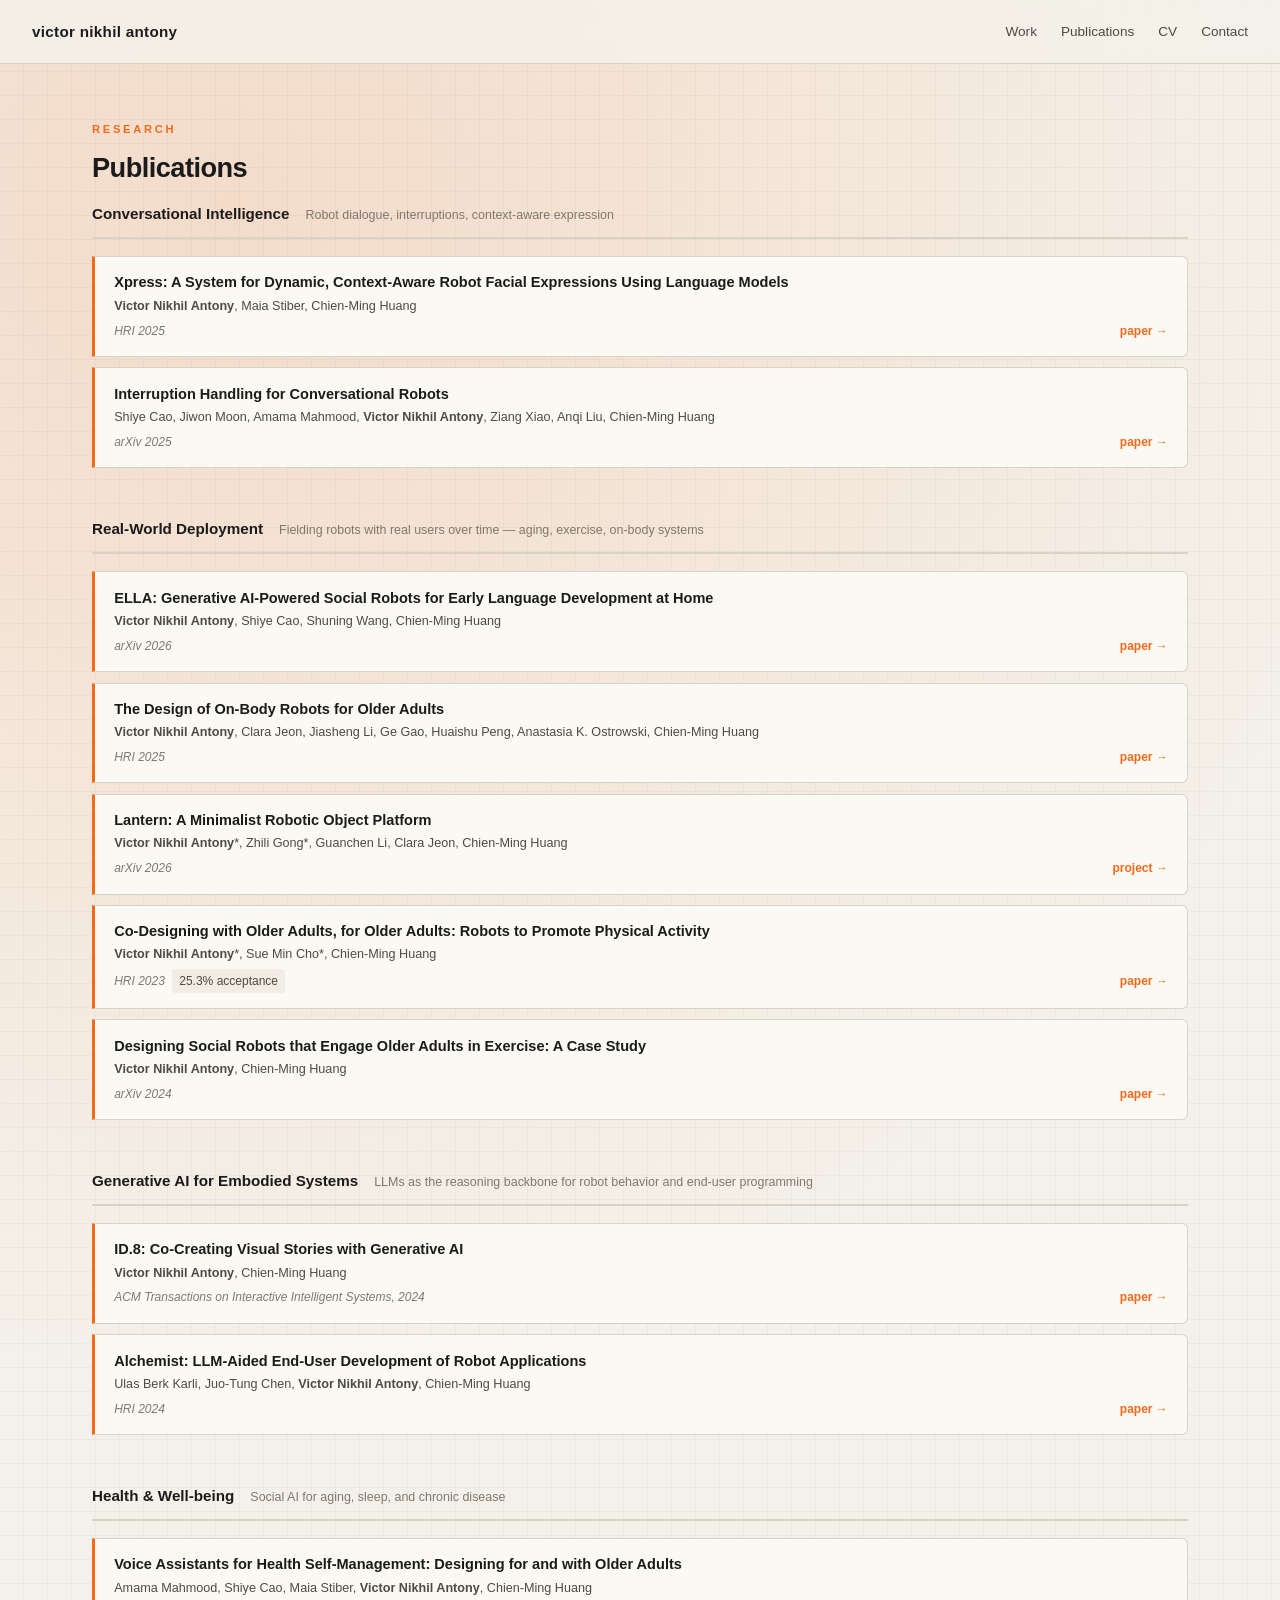
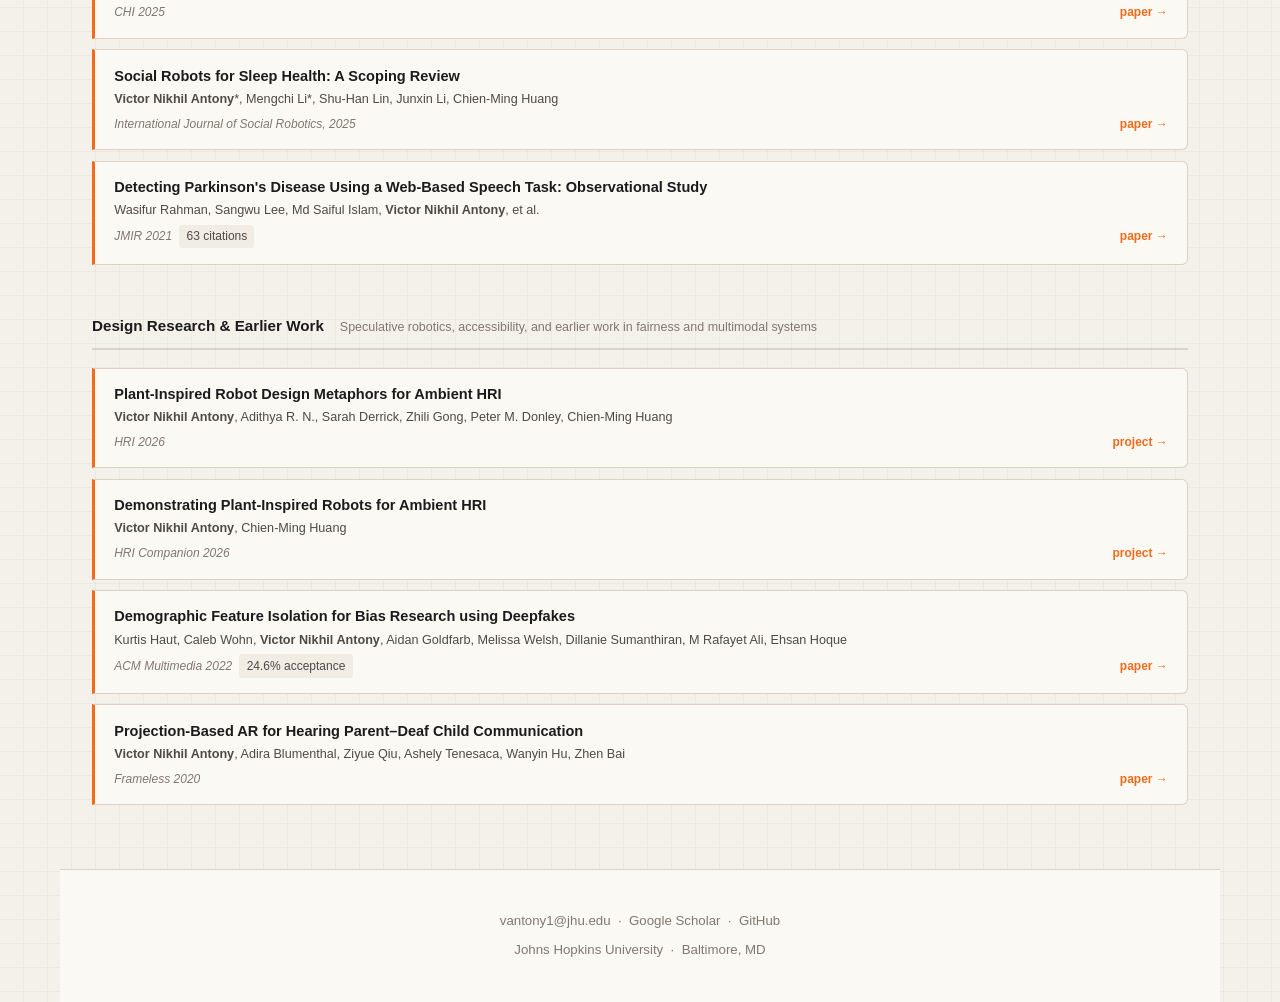
==== publications.html @ f1ab9d87 "Refresh portfolio site and project pages" ====
<!DOCTYPE html>
<html lang="en">
<head>
  <meta charset="utf-8" />
  <meta name="viewport" content="width=device-width, initial-scale=1" />
  <title>Publications — Victor Nikhil Antony</title>
  <link rel="icon" type="image/x-icon" href="assets/favicon.ico" />
  <link rel="stylesheet" href="https://cdnjs.cloudflare.com/ajax/libs/font-awesome/6.2.0/css/all.min.css" crossorigin="anonymous" referrerpolicy="no-referrer" />
  <link rel="stylesheet" href="assets/css/style.css" />
</head>
<body>

  <nav class="nav home-nav">
    <a class="nav-brand home-brand" href="index.html">victor nikhil antony</a>
    <div class="nav-links">
      <a href="index.html#work">Work</a>
      <a href="publications.html">Publications</a>
      <a href="assets/pdf/vantony_CV.pdf" target="_blank">CV</a>
      <a href="mailto:vantony1@jhu.edu">Contact</a>
    </div>
  </nav>

  <div class="section">
    <p class="section-eyebrow">Research</p>
    <h1 class="section-title">Publications</h1>

    <!-- ── Conversational Intelligence ── -->
    <div class="pub-theme">
      <div class="theme-header">
        <span class="theme-name">Conversational Intelligence</span>
        <span class="theme-note">Robot dialogue, interruptions, context-aware expression</span>
      </div>
      <div class="pub-list">

        <div class="pub-card">
          <div class="pub-title">Xpress: A System for Dynamic, Context-Aware Robot Facial Expressions Using Language Models</div>
          <div class="pub-authors"><strong>Victor Nikhil Antony</strong>, Maia Stiber, Chien-Ming Huang</div>
          <div class="pub-meta">
            <span class="pub-venue">HRI 2025</span>
            <a class="pub-link" href="https://dblp.org/rec/conf/hri/AntonySH25" target="_blank">paper →</a>
          </div>
        </div>

        <div class="pub-card">
          <div class="pub-title">Interruption Handling for Conversational Robots</div>
          <div class="pub-authors">Shiye Cao, Jiwon Moon, Amama Mahmood, <strong>Victor Nikhil Antony</strong>, Ziang Xiao, Anqi Liu, Chien-Ming Huang</div>
          <div class="pub-meta">
            <span class="pub-venue">arXiv 2025</span>
            <a class="pub-link" href="https://arxiv.org/abs/2501.01568" target="_blank">paper →</a>
          </div>
        </div>

      </div>
    </div>

    <!-- ── Real-World Deployment ── -->
    <div class="pub-theme">
      <div class="theme-header">
        <span class="theme-name">Real-World Deployment</span>
        <span class="theme-note">Fielding robots with real users over time — aging, exercise, on-body systems</span>
      </div>
      <div class="pub-list">

        <div class="pub-card">
          <div class="pub-title">ELLA: Generative AI-Powered Social Robots for Early Language Development at Home</div>
          <div class="pub-authors"><strong>Victor Nikhil Antony</strong>, Shiye Cao, Shuning Wang, Chien-Ming Huang</div>
          <div class="pub-meta">
            <span class="pub-venue">arXiv 2026</span>
            <a class="pub-link" href="https://arxiv.org/abs/2603.12508" target="_blank">paper →</a>
          </div>
        </div>

        <div class="pub-card">
          <div class="pub-title">The Design of On-Body Robots for Older Adults</div>
          <div class="pub-authors"><strong>Victor Nikhil Antony</strong>, Clara Jeon, Jiasheng Li, Ge Gao, Huaishu Peng, Anastasia K. Ostrowski, Chien-Ming Huang</div>
          <div class="pub-meta">
            <span class="pub-venue">HRI 2025</span>
            <a class="pub-link" href="https://dblp.org/rec/conf/hri/AntonyJL0POH25" target="_blank">paper →</a>
          </div>
        </div>

        <div class="pub-card">
          <div class="pub-title">Lantern: A Minimalist Robotic Object Platform</div>
          <div class="pub-authors"><strong>Victor Nikhil Antony</strong>*, Zhili Gong*, Guanchen Li, Clara Jeon, Chien-Ming Huang</div>
          <div class="pub-meta">
            <span class="pub-venue">arXiv 2026</span>
            <a class="pub-link" href="projects/lantern.html">project →</a>
          </div>
        </div>

        <div class="pub-card">
          <div class="pub-title">Co-Designing with Older Adults, for Older Adults: Robots to Promote Physical Activity</div>
          <div class="pub-authors"><strong>Victor Nikhil Antony</strong>*, Sue Min Cho*, Chien-Ming Huang</div>
          <div class="pub-meta">
            <span class="pub-venue">HRI 2023</span>
            <span class="pub-badge">25.3% acceptance</span>
            <a class="pub-link" href="assets/pdf/hri-23.pdf" target="_blank">paper →</a>
          </div>
        </div>

        <div class="pub-card">
          <div class="pub-title">Designing Social Robots that Engage Older Adults in Exercise: A Case Study</div>
          <div class="pub-authors"><strong>Victor Nikhil Antony</strong>, Chien-Ming Huang</div>
          <div class="pub-meta">
            <span class="pub-venue">arXiv 2024</span>
            <a class="pub-link" href="https://arxiv.org/abs/2403.04153" target="_blank">paper →</a>
          </div>
        </div>

      </div>
    </div>

    <!-- ── Generative AI for Embodied Systems ── -->
    <div class="pub-theme">
      <div class="theme-header">
        <span class="theme-name">Generative AI for Embodied Systems</span>
        <span class="theme-note">LLMs as the reasoning backbone for robot behavior and end-user programming</span>
      </div>
      <div class="pub-list">

        <div class="pub-card">
          <div class="pub-title">ID.8: Co-Creating Visual Stories with Generative AI</div>
          <div class="pub-authors"><strong>Victor Nikhil Antony</strong>, Chien-Ming Huang</div>
          <div class="pub-meta">
            <span class="pub-venue">ACM Transactions on Interactive Intelligent Systems, 2024</span>
            <a class="pub-link" href="assets/pdf/id8.pdf" target="_blank">paper →</a>
          </div>
        </div>

        <div class="pub-card">
          <div class="pub-title">Alchemist: LLM-Aided End-User Development of Robot Applications</div>
          <div class="pub-authors">Ulas Berk Karli, Juo-Tung Chen, <strong>Victor Nikhil Antony</strong>, Chien-Ming Huang</div>
          <div class="pub-meta">
            <span class="pub-venue">HRI 2024</span>
            <a class="pub-link" href="https://doi.org/10.1145/3610977.3634969" target="_blank">paper →</a>
          </div>
        </div>

      </div>
    </div>

    <!-- ── Health & Well-being ── -->
    <div class="pub-theme">
      <div class="theme-header">
        <span class="theme-name">Health &amp; Well-being</span>
        <span class="theme-note">Social AI for aging, sleep, and chronic disease</span>
      </div>
      <div class="pub-list">

        <div class="pub-card">
          <div class="pub-title">Voice Assistants for Health Self-Management: Designing for and with Older Adults</div>
          <div class="pub-authors">Amama Mahmood, Shiye Cao, Maia Stiber, <strong>Victor Nikhil Antony</strong>, Chien-Ming Huang</div>
          <div class="pub-meta">
            <span class="pub-venue">CHI 2025</span>
            <a class="pub-link" href="https://dblp.org/rec/conf/chi/MahmoodCSA025" target="_blank">paper →</a>
          </div>
        </div>

        <div class="pub-card">
          <div class="pub-title">Social Robots for Sleep Health: A Scoping Review</div>
          <div class="pub-authors"><strong>Victor Nikhil Antony</strong>*, Mengchi Li*, Shu-Han Lin, Junxin Li, Chien-Ming Huang</div>
          <div class="pub-meta">
            <span class="pub-venue">International Journal of Social Robotics, 2025</span>
            <a class="pub-link" href="https://dblp.org/rec/journals/ijsr/AntonyLLLH25" target="_blank">paper →</a>
          </div>
        </div>

        <div class="pub-card">
          <div class="pub-title">Detecting Parkinson's Disease Using a Web-Based Speech Task: Observational Study</div>
          <div class="pub-authors">Wasifur Rahman, Sangwu Lee, Md Saiful Islam, <strong>Victor Nikhil Antony</strong>, et al.</div>
          <div class="pub-meta">
            <span class="pub-venue">JMIR 2021</span>
            <span class="pub-badge">63 citations</span>
            <a class="pub-link" href="assets/pdf/jmir-park.pdf" target="_blank">paper →</a>
          </div>
        </div>

      </div>
    </div>

    <!-- ── Design Research & Earlier Work ── -->
    <div class="pub-theme">
      <div class="theme-header">
        <span class="theme-name">Design Research &amp; Earlier Work</span>
        <span class="theme-note">Speculative robotics, accessibility, and earlier work in fairness and multimodal systems</span>
      </div>
      <div class="pub-list">

        <div class="pub-card">
          <div class="pub-title">Plant-Inspired Robot Design Metaphors for Ambient HRI</div>
          <div class="pub-authors"><strong>Victor Nikhil Antony</strong>, Adithya R. N., Sarah Derrick, Zhili Gong, Peter M. Donley, Chien-Ming Huang</div>
          <div class="pub-meta">
            <span class="pub-venue">HRI 2026</span>
            <a class="pub-link" href="projects/plant.html">project →</a>
          </div>
        </div>

        <div class="pub-card">
          <div class="pub-title">Demonstrating Plant-Inspired Robots for Ambient HRI</div>
          <div class="pub-authors"><strong>Victor Nikhil Antony</strong>, Chien-Ming Huang</div>
          <div class="pub-meta">
            <span class="pub-venue">HRI Companion 2026</span>
            <a class="pub-link" href="projects/plant.html">project →</a>
          </div>
        </div>

        <div class="pub-card">
          <div class="pub-title">Demographic Feature Isolation for Bias Research using Deepfakes</div>
          <div class="pub-authors">Kurtis Haut, Caleb Wohn, <strong>Victor Nikhil Antony</strong>, Aidan Goldfarb, Melissa Welsh, Dillanie Sumanthiran, M Rafayet Ali, Ehsan Hoque</div>
          <div class="pub-meta">
            <span class="pub-venue">ACM Multimedia 2022</span>
            <span class="pub-badge">24.6% acceptance</span>
            <a class="pub-link" href="assets/pdf/mm.pdf" target="_blank">paper →</a>
          </div>
        </div>

        <div class="pub-card">
          <div class="pub-title">Projection-Based AR for Hearing Parent–Deaf Child Communication</div>
          <div class="pub-authors"><strong>Victor Nikhil Antony</strong>, Adira Blumenthal, Ziyue Qiu, Ashely Tenesaca, Wanyin Hu, Zhen Bai</div>
          <div class="pub-meta">
            <span class="pub-venue">Frameless 2020</span>
            <a class="pub-link" href="assets/pdf/frameless-2020.pdf" target="_blank">paper →</a>
          </div>
        </div>

      </div>
    </div>

  </div>

  <footer class="site-footer">
    <p>
      <a href="mailto:vantony1@jhu.edu">vantony1@jhu.edu</a>
      &nbsp;·&nbsp;
      <a href="https://scholar.google.com/citations?user=g-6V3woAAAAJ&hl=en" target="_blank">Google Scholar</a>
      &nbsp;·&nbsp;
      <a href="https://github.com/vantony1" target="_blank">GitHub</a>
    </p>
    <p>Johns Hopkins University &nbsp;·&nbsp; Baltimore, MD</p>
  </footer>

</body>
</html>
---- assets/css/style.css ----
/* ─────────────────────────────────────────────
   Victor Nikhil Antony — Portfolio
   Light theme design system
───────────────────────────────────────────── */

*, *::before, *::after { box-sizing: border-box; margin: 0; padding: 0; }

:root {
  --bg:           #f4f1ea;
  --bg-alt:       #ece6dc;
  --surface:      #fbf9f4;
  --surface-2:    #f1ece4;
  --border:       #d9d2c7;
  --border-2:     #bfb6a8;
  --accent:       #f26b1d;
  --accent-muted: rgba(242,107,29,0.12);
  --ink:          #1b1b1b;
  --text:         #1b1b1b;
  --text-2:       #4e4a44;
  --text-3:       #80786f;
  --max-w:        1160px;
  --shadow:       0 18px 45px rgba(20,18,16,0.12);
  --font-display: "Space Grotesk", "Helvetica Neue", Arial, sans-serif;
  --font-body:    "Space Grotesk", "Helvetica Neue", Arial, sans-serif;
  --font-mono:    "IBM Plex Mono", "SF Mono", "Fira Code", monospace;
}

html { scroll-behavior: smooth; }

body {
  font-family: var(--font-body);
  background: var(--bg);
  color: var(--text);
  font-size: 1rem;
  line-height: 1.7;
  -webkit-font-smoothing: antialiased;
  position: relative;
  background-image:
    linear-gradient(transparent 94%, rgba(20,18,16,0.035) 96%),
    linear-gradient(90deg, transparent 94%, rgba(20,18,16,0.035) 96%),
    radial-gradient(circle at 18% 8%, rgba(242,107,29,0.16), transparent 45%);
  background-size: 24px 24px, 24px 24px, 100% 100%;
}

a { color: var(--accent); text-decoration: none; }
a:hover { opacity: 0.72; }
h1, h2, h3, h4, h5 { font-family: var(--font-display); }
img { display: block; max-width: 100%; }

@keyframes rise {
  from { opacity: 0; transform: translateY(14px); }
  to { opacity: 1; transform: translateY(0); }
}

@keyframes cardIn {
  from { opacity: 0; transform: translateY(16px); }
  to { opacity: 1; transform: translateY(0); }
}


/* ══════════════════════════════════════════
   NAV
══════════════════════════════════════════ */

.nav {
  position: sticky;
  top: 0;
  z-index: 100;
  background: rgba(244,241,234,0.9);
  backdrop-filter: blur(18px);
  -webkit-backdrop-filter: blur(18px);
  border-bottom: 1px solid var(--border);
  padding: 0 2rem;
  height: 64px;
  display: flex;
  align-items: center;
  justify-content: space-between;
}

.nav-brand {
  font-weight: 700;
  font-size: 0.95rem;
  color: var(--text);
  letter-spacing: -0.01em;
  white-space: nowrap;
}
.nav-brand:hover { opacity: 0.7; }

.nav-links {
  display: flex;
  align-items: center;
  gap: 1.5rem;
}

.nav-links a {
  color: var(--text-2);
  font-size: 0.85rem;
  transition: color 0.15s, background 0.15s, border-color 0.15s;
}
.nav-links a:hover,
.nav-links a.active {
  color: var(--text);
  opacity: 1;
}

.nav-cta {
  padding: 0.35rem 0.85rem;
  border-radius: 999px;
  border: 1px solid var(--border-2);
  background: var(--surface);
  color: var(--text);
  font-weight: 600;
}
.nav-cta:hover {
  border-color: var(--accent);
  color: var(--accent);
  opacity: 1;
}


/* ══════════════════════════════════════════
   HERO
══════════════════════════════════════════ */

.builder-hero {
  padding: 5rem 2rem 3rem;
  max-width: var(--max-w);
  margin: 0 auto;
  display: grid;
  grid-template-columns: 1.2fr 0.8fr;
  gap: 3.5rem;
  align-items: center;
}

.hero-left { animation: rise 0.6s ease forwards; }
.hero-right { animation: rise 0.6s ease forwards 0.08s; opacity: 0; transform: translateY(12px); }

.hero-eyebrow {
  font-size: 0.72rem;
  letter-spacing: 0.22em;
  text-transform: uppercase;
  color: var(--accent);
  font-weight: 600;
  margin-bottom: 0.8rem;
}

.hero-title {
  font-size: clamp(2.2rem, 4.8vw, 3.6rem);
  font-weight: 700;
  letter-spacing: -0.02em;
  line-height: 1.05;
  color: var(--text);
  margin-bottom: 1.2rem;
}

.hero-sub {
  font-size: 1rem;
  color: var(--text-2);
  max-width: 560px;
  line-height: 1.75;
  margin-bottom: 2rem;
}

.hero-cta {
  display: flex;
  flex-wrap: wrap;
  gap: 0.7rem;
  margin-bottom: 1.6rem;
}

.btn {
  display: inline-flex;
  align-items: center;
  justify-content: center;
  padding: 0.55rem 1.2rem;
  border-radius: 999px;
  border: 1px solid var(--border-2);
  font-size: 0.86rem;
  font-weight: 600;
  transition: transform 0.2s ease, box-shadow 0.2s ease, border-color 0.2s ease;
}

.btn-primary {
  background: var(--accent);
  color: #fff;
  border-color: var(--accent);
  box-shadow: 0 12px 24px rgba(242,107,29,0.25);
}

.btn-ghost {
  background: var(--surface);
  color: var(--text);
}

.btn:hover {
  transform: translateY(-2px);
  opacity: 1;
}

.hero-links {
  display: flex;
  flex-wrap: wrap;
  gap: 0.5rem;
}

.hero-link {
  display: inline-flex;
  align-items: center;
  gap: 0.4rem;
  padding: 0.35rem 0.75rem;
  border: 1px solid var(--border);
  border-radius: 6px;
  color: var(--text-2);
  font-size: 0.78rem;
  transition: border-color 0.15s, color 0.15s, background 0.15s;
}
.hero-link:hover {
  border-color: var(--accent);
  color: var(--accent);
  background: var(--accent-muted);
  opacity: 1;
}

.hero-card {
  background: var(--surface);
  border: 1px solid var(--border);
  border-radius: 16px;
  box-shadow: var(--shadow);
  overflow: hidden;
}

.hero-image {
  width: 100%;
  height: 280px;
  object-fit: cover;
  object-position: center top;
  filter: saturate(0.92);
}

.hero-specs {
  padding: 1rem 1.25rem 1.2rem;
  display: grid;
  gap: 0.55rem;
  font-size: 0.78rem;
  color: var(--text-2);
}

.spec-row {
  display: flex;
  justify-content: space-between;
  gap: 1rem;
  font-family: var(--font-mono);
  text-transform: uppercase;
  letter-spacing: 0.08em;
}

.spec-row span:first-child { color: var(--text-3); }


/* ══════════════════════════════════════════
   HOME PAGE — INDUSTRIAL EDITORIAL
══════════════════════════════════════════ */

.home-page {
  background:
    linear-gradient(transparent 95%, rgba(14,15,18,0.03) 96%),
    linear-gradient(90deg, transparent 95%, rgba(14,15,18,0.03) 96%),
    linear-gradient(180deg, #f5f2eb 0%, #f1ede5 100%);
  background-size: 28px 28px, 28px 28px, 100% 100%;
}

.home-nav {
  background: rgba(245,242,235,0.82);
}

.home-brand {
  text-transform: lowercase;
  letter-spacing: 0.02em;
}

.home-hero {
  max-width: var(--max-w);
  margin: 0 auto;
  padding: 3.2rem 2rem 2.35rem;
  display: grid;
  gap: 1rem;
}

.home-greeting {
  font-size: 0.98rem;
  text-transform: uppercase;
  letter-spacing: 0.22em;
  font-family: var(--font-mono);
  color: var(--text-3);
}

.home-presence {
  max-width: 760px;
  color: var(--text-2);
  font-size: 1.22rem;
  line-height: 1.62;
}

.home-hero-main {
  display: grid;
  grid-template-columns: 1.3fr 0.7fr;
  gap: 2.5rem;
  align-items: end;
}

.home-hero-main.compact {
  grid-template-columns: 1fr;
  gap: 0;
}

.home-title {
  font-size: clamp(3.45rem, 8.1vw, 7rem);
  line-height: 0.93;
  letter-spacing: -0.06em;
  font-weight: 700;
  color: var(--text);
  max-width: 16ch;
  text-wrap: balance;
}

.dynamic-line {
  display: inline;
}

.dynamic-link {
  color: var(--text);
  border-bottom: none;
}

.dynamic-text {
  display: inline;
  font-size: 1em;
  color: var(--accent);
  white-space: normal;
  transition: opacity 0.18s ease, transform 0.18s ease;
}

.dynamic-text.is-exiting {
  opacity: 0.08;
  transform: translateY(8px);
}

.home-hero-side {
  display: grid;
  gap: 1.25rem;
  padding-bottom: 0.35rem;
}

.home-hero-side p {
  color: var(--text-2);
  font-size: 0.92rem;
  line-height: 1.75;
}

.home-links {
  display: grid;
  gap: 0.45rem;
}

.home-links-inline {
  display: flex;
  flex-wrap: wrap;
  gap: 0.75rem;
  padding-top: 0.7rem;
}

.home-links a {
  width: fit-content;
  color: var(--text);
  font-size: 0.74rem;
  text-transform: uppercase;
  letter-spacing: 0.16em;
  font-family: var(--font-mono);
  border: 1px solid rgba(27,27,27,0.12);
  border-radius: 999px;
  padding: 0.45rem 0.8rem;
  background: rgba(255,255,255,0.62);
  transition: border-color 0.16s ease, background 0.16s ease, transform 0.16s ease, color 0.16s ease;
}

.home-links a:hover {
  border-color: rgba(49,74,122,0.28);
  background: rgba(255,255,255,0.88);
  color: #314a7a;
  transform: translateY(-1px);
  opacity: 1;
}

.home-work {
  max-width: var(--max-w);
  margin: 0 auto;
  padding: 0 2rem 4.5rem;
}

.home-section-head {
  display: flex;
  justify-content: space-between;
  gap: 2rem;
  align-items: baseline;
  padding-bottom: 0.9rem;
  border-bottom: 1px solid var(--border);
  margin-bottom: 0.2rem;
}

.home-section-kicker,
.home-section-note {
  font-size: 0.72rem;
  text-transform: uppercase;
  letter-spacing: 0.18em;
  font-family: var(--font-mono);
}

.home-section-kicker { color: var(--text); }
.home-section-note { color: var(--text-3); }

.work-groups {
  display: grid;
  gap: 1.8rem;
  margin-top: 1rem;
}

.work-group {
  display: grid;
  grid-template-columns: 220px 1fr;
  gap: 1.2rem;
  align-items: start;
}

.work-group-head {
  padding-top: 0.65rem;
  position: sticky;
  top: 92px;
}

.work-group-label {
  font-family: var(--font-mono);
  font-size: 0.72rem;
  letter-spacing: 0.16em;
  text-transform: uppercase;
  color: var(--text);
  margin-bottom: 0.4rem;
}

.work-group-note {
  color: var(--text-3);
  font-size: 0.82rem;
  line-height: 1.65;
  max-width: 20ch;
}

.work-grid {
  display: grid;
  grid-template-columns: repeat(2, 1fr);
  gap: 1rem;
  grid-auto-rows: 1fr;
}

.work-grid.work-grid-three {
  grid-template-columns: repeat(2, 1fr);
}

.work-grid.work-grid-four {
  grid-template-columns: repeat(2, 1fr);
}

.work-card {
  color: inherit;
  display: block;
  height: 100%;
}

.work-card-shell {
  height: 100%;
  min-height: 320px;
  border: 1px solid var(--border);
  background: linear-gradient(180deg, rgba(255,255,255,0.72), rgba(245,240,233,0.94));
  border-radius: 20px;
  padding: 1.25rem 1.25rem 1.15rem;
  display: grid;
  grid-template-rows: auto 1fr auto;
  gap: 1rem;
  position: relative;
  overflow: hidden;
  transition: transform 0.28s ease, border-color 0.28s ease, box-shadow 0.28s ease;
}

.work-card-shell::after {
  content: "";
  position: absolute;
  inset: 0;
  background: radial-gradient(circle at 12% 12%, var(--card-tint, rgba(20,20,20,0.06)), transparent 42%);
  opacity: 0.95;
  pointer-events: none;
}

.work-card:hover .work-card-shell {
  transform: translateY(-6px);
  border-color: rgba(27,27,27,0.18);
  box-shadow: 0 20px 36px rgba(20,18,16,0.1);
}

.work-card-top,
.work-card-core,
.work-card-reveal {
  position: relative;
  z-index: 1;
}

.work-card-top {
  display: flex;
  justify-content: space-between;
  gap: 1rem;
  font-family: var(--font-mono);
  font-size: 0.68rem;
  letter-spacing: 0.14em;
  text-transform: uppercase;
  color: var(--text-3);
}

.work-card-core {
  align-self: end;
  display: grid;
  gap: 0.4rem;
  transform: translateY(1.1rem);
  transition: transform 0.28s ease;
}

.work-card:hover .work-card-core {
  transform: translateY(-0.1rem);
}

.work-card-kind {
  font-family: var(--font-mono);
  font-size: 0.66rem;
  letter-spacing: 0.14em;
  text-transform: uppercase;
  color: var(--text-3);
}

.work-card-title {
  font-size: clamp(2rem, 3.8vw, 3.2rem);
  line-height: 0.96;
  letter-spacing: -0.05em;
  color: var(--text);
  font-weight: 700;
}

.work-card-glance {
  max-width: 28ch;
  color: var(--text-2);
  font-size: 0.92rem;
  line-height: 1.65;
}

.work-card-reveal {
  display: grid;
  gap: 0.85rem;
  opacity: 0;
  transform: translateY(0.9rem);
  transition: opacity 0.28s ease, transform 0.28s ease;
}

.work-card:hover .work-card-reveal {
  opacity: 1;
  transform: translateY(0);
}

.work-card-description {
  max-width: 34ch;
  color: var(--text-2);
  font-size: 0.88rem;
  line-height: 1.68;
}

.work-card-meta {
  display: flex;
  justify-content: space-between;
  gap: 1rem;
  font-family: var(--font-mono);
  font-size: 0.67rem;
  letter-spacing: 0.14em;
  text-transform: uppercase;
  color: var(--text-3);
}

.work-card-meta span:last-child {
  color: var(--text);
}

.work-card-xpress { --card-tint: rgba(49, 74, 122, 0.16); }
.work-card-ella { --card-tint: rgba(63, 118, 204, 0.15); }
.work-card-lantern { --card-tint: rgba(148, 113, 55, 0.14); }
.work-card-plant { --card-tint: rgba(92, 132, 86, 0.16); }
.work-card-m { --card-tint: rgba(120, 95, 155, 0.16); }
.work-card-alchemist { --card-tint: rgba(73, 110, 163, 0.16); }
.work-card-id8 { --card-tint: rgba(140, 77, 104, 0.16); }
.work-card-poppy { --card-tint: rgba(70, 117, 101, 0.15); }
.work-card-onbody { --card-tint: rgba(103, 85, 145, 0.15); }
.work-card-health { --card-tint: rgba(164, 113, 86, 0.15); }
.work-card-interruption { --card-tint: rgba(86, 104, 130, 0.15); }

.home-footer {
  background: transparent;
}


/* ══════════════════════════════════════════
   SECTION SCAFFOLD
══════════════════════════════════════════ */

.section {
  padding: 3.5rem 2rem 4rem;
  max-width: var(--max-w);
  margin: 0 auto;
}

.section-eyebrow {
  font-size: 0.7rem;
  letter-spacing: 0.24em;
  text-transform: uppercase;
  color: var(--accent);
  font-weight: 600;
  margin-bottom: 0.4rem;
}

.section-title {
  font-size: 1.7rem;
  font-weight: 700;
  letter-spacing: -0.02em;
  color: var(--text);
  margin-bottom: 0.6rem;
}

.section-lede {
  color: var(--text-2);
  font-size: 0.98rem;
  max-width: 620px;
}

.section-head { margin-bottom: 2.2rem; }

.cap-strip {
  max-width: var(--max-w);
  margin: 0 auto;
  padding: 0 2rem 1rem;
  display: grid;
  grid-template-columns: repeat(4, 1fr);
  gap: 0.75rem;
}

.cap-item {
  background: var(--surface);
  border: 1px solid var(--border);
  padding: 0.8rem 1rem;
  font-size: 0.78rem;
  text-transform: uppercase;
  letter-spacing: 0.16em;
  font-family: var(--font-mono);
  color: var(--text-2);
  text-align: center;
}


/* ══════════════════════════════════════════
   PROJECT GALLERY GRID
══════════════════════════════════════════ */


.project-grid {
  display: grid;
  grid-template-columns: repeat(12, 1fr);
  gap: 1.1rem;
}

.project-card {
  grid-column: span 4;
  position: relative;
  border-radius: 14px;
  overflow: hidden;
  cursor: pointer;
  text-decoration: none;
  transition: transform 0.24s ease, box-shadow 0.24s ease;
  border: 1px solid var(--border);
  display: grid;
  grid-template-rows: 1fr auto;
  background: var(--surface);
  animation: cardIn 0.6s ease forwards;
  opacity: 0;
  transform: translateY(12px);
  animation-delay: calc(var(--delay, 1) * 0.06s);
}

.project-card:hover {
  transform: translateY(-6px);
  box-shadow: var(--shadow);
  opacity: 1;
}

.project-card.featured {
  grid-column: span 8;
}

.card-image {
  min-height: 180px;
  background-size: cover;
  background-position: center;
  border-bottom: 1px solid var(--border);
}

.card-surface {
  padding: 1.2rem 1.4rem 1.4rem;
  display: grid;
  gap: 0.6rem;
}

.card-top {
  display: flex;
  flex-wrap: wrap;
  gap: 0.5rem;
}

.card-chip {
  font-size: 0.64rem;
  text-transform: uppercase;
  letter-spacing: 0.14em;
  font-family: var(--font-mono);
  color: var(--text-2);
  border: 1px solid var(--border);
  padding: 0.2rem 0.45rem;
  border-radius: 999px;
  background: var(--surface-2);
}

.chip-accent {
  color: var(--accent);
  border-color: rgba(242,107,29,0.4);
  background: var(--accent-muted);
}

.chip-ink {
  color: var(--text);
  border-color: var(--border-2);
}

.card-title {
  font-size: 1.18rem;
  font-weight: 700;
  color: var(--text);
  letter-spacing: -0.015em;
  line-height: 1.2;
}

.card-brief {
  font-size: 0.88rem;
  color: var(--text-2);
  line-height: 1.55;
}

.card-footer {
  display: flex;
  align-items: center;
  justify-content: space-between;
  font-size: 0.75rem;
  color: var(--text-3);
  text-transform: uppercase;
  letter-spacing: 0.1em;
  font-family: var(--font-mono);
}

.card-arrow { color: var(--accent); }

/* Card color themes — intentionally dark for contrast against light bg */
.card-er        { background-image: linear-gradient(140deg, #2d4d3c 0%, #121c18 100%); }
.card-xpress    { background-image: linear-gradient(140deg, #1d2026 0%, #0c0d10 100%); }
.card-ella      { background-image: linear-gradient(140deg, #173761 0%, #09101b 100%); }
.card-lantern   { background-image: linear-gradient(140deg, #3b2d20 0%, #1b1510 100%); }
.card-alchemist { background-image: linear-gradient(140deg, #28384f 0%, #141a22 100%); }
.card-id8       { background-image: linear-gradient(140deg, #3d2730 0%, #1b1417 100%); }
.card-poppy     { background-image: linear-gradient(140deg, #2b3d3a 0%, #141d1b 100%); }
.card-onbody    { background-image: linear-gradient(140deg, #352a3f 0%, #19131d 100%); }
.card-interrupt { background-image: linear-gradient(140deg, #2a3542 0%, #12171d 100%); }
.card-parkinsons { background-image: linear-gradient(140deg, #3d2a1a 0%, #1b1410 100%); }


/* ══════════════════════════════════════════
   PUBLICATIONS PAGE
══════════════════════════════════════════ */

.pub-theme { margin-bottom: 3rem; }
.pub-theme:last-child { margin-bottom: 0; }

.theme-header {
  display: flex;
  align-items: baseline;
  gap: 1rem;
  padding-bottom: 0.6rem;
  border-bottom: 2px solid var(--border);
  margin-bottom: 1.1rem;
}

.theme-name {
  font-size: 0.95rem;
  font-weight: 700;
  color: var(--text);
}
.theme-note {
  font-size: 0.78rem;
  color: var(--text-3);
}

.pub-list {
  display: flex;
  flex-direction: column;
  gap: 0.65rem;
}

.pub-card {
  background: var(--surface);
  border: 1px solid var(--border);
  border-left: 3px solid var(--accent);
  border-radius: 0 6px 6px 0;
  padding: 0.95rem 1.2rem;
  transition: background 0.15s;
}
.pub-card:hover { background: var(--surface-2); }

.pub-title {
  font-weight: 600;
  font-size: 0.91rem;
  color: var(--text);
  margin-bottom: 0.2rem;
  line-height: 1.45;
}
.pub-authors {
  font-size: 0.79rem;
  color: var(--text-2);
  margin-bottom: 0.3rem;
  line-height: 1.5;
}
.pub-meta {
  display: flex;
  align-items: center;
  flex-wrap: wrap;
  gap: 0.45rem;
  font-size: 0.75rem;
}
.pub-venue  { color: var(--text-3); font-style: italic; }
.pub-badge  { background: var(--surface-2); color: var(--text-2); padding: 0.1rem 0.45rem; border-radius: 3px; }
.pub-badge.review { background: #fef3c7; color: #92400e; }
.pub-link   { color: var(--accent); font-weight: 600; margin-left: auto; }


/* ══════════════════════════════════════════
   PROJECT DETAIL — HERO
══════════════════════════════════════════ */




/* ══════════════════════════════════════════
   PROJECT DETAIL — BODY
══════════════════════════════════════════ */

.project-body {
  max-width: var(--max-w);
  margin: 0 auto;
  padding: 3rem 2rem 5rem;
  display: grid;
  grid-template-columns: 1fr 260px;
  gap: 4rem;
  align-items: start;
}

.project-body.xpress-shell {
  display: block;
  padding: 3.5rem 2rem 5rem;
}

.project-body.id8-shell {
  display: block;
  padding: 3.5rem 2rem 5rem;
}

.project-body.alchemist-shell {
  display: block;
  padding: 3.5rem 2rem 5rem;
}

.project-body.lantern-shell {
  display: block;
  max-width: var(--max-w);
  margin: 0 auto;
  padding: 4rem 2rem 6rem;
}

.project-body.interruption-shell {
  display: block;
  padding: 3.5rem 2rem 5rem;
}

.project-body.poppy-shell {
  display: block;
  padding: 3.5rem 2rem 5rem;
}

.project-body.onbody-shell {
  display: block;
  padding: 3.5rem 2rem 5rem;
}

.project-body.plant-shell {
  display: block;
  padding: 3.5rem 2rem 5rem;
}

.onbody-shell .visual-grid {
  grid-template-columns: 1fr;
}

.poppy-shell .visual-grid {
  grid-template-columns: 1fr;
}

.poppy-page {
  background-image:
    linear-gradient(transparent 94%, rgba(18,28,42,0.03) 96%),
    linear-gradient(90deg, transparent 94%, rgba(18,28,42,0.03) 96%),
    radial-gradient(circle at 14% 8%, rgba(124,178,222,0.18), transparent 34%),
    radial-gradient(circle at 84% 14%, rgba(196,224,247,0.2), transparent 24%);
  background-size: 24px 24px, 24px 24px, 100% 100%, 100% 100%;
}

.poppy-header {
  background:
    linear-gradient(180deg, rgba(244,250,255,0.9) 0%, rgba(255,255,255,0) 62%),
    radial-gradient(circle at 10% 18%, rgba(124,178,222,0.16), transparent 36%),
    radial-gradient(circle at 88% 10%, rgba(196,224,247,0.14), transparent 22%);
}

.poppy-landing {
  max-width: var(--max-w);
  margin: 0 auto;
  padding: 1.7rem 2rem 2.45rem;
  display: grid;
  grid-template-columns: minmax(0, 1fr) minmax(300px, 0.82fr);
  gap: 1.7rem;
  align-items: center;
}

.poppy-copy {
  display: grid;
  gap: 0.9rem;
}

.poppy-kicker {
  font-size: clamp(2.8rem, 7vw, 5.8rem);
  font-weight: 700;
  letter-spacing: -0.07em;
  line-height: 0.9;
  color: #6ea6d3;
  max-width: 10ch;
}

.poppy-title {
  font-size: clamp(1.65rem, 2.95vw, 2.45rem);
  line-height: 1.08;
  letter-spacing: -0.045em;
  color: #233731;
  max-width: 15ch;
}

.poppy-subtitle {
  font-size: 1.04rem;
  line-height: 1.7;
  color: var(--text-2);
  max-width: 38rem;
}

.poppy-hero-side {
  display: grid;
  gap: 1rem;
  align-content: start;
}

.poppy-authors-wrap,
.poppy-frame,
.poppy-proof-card,
.poppy-role-card,
.poppy-takeaway-card {
  background: linear-gradient(160deg, rgba(255,255,255,0.95), rgba(244,249,255,0.96));
  border: 1px solid rgba(110,166,211,0.16);
  border-radius: 18px;
  box-shadow: 0 16px 34px rgba(20,18,16,0.05);
}

.poppy-authors-wrap {
  display: grid;
  gap: 0.48rem;
  padding: 1rem 1.1rem;
}

.poppy-authors {
  font-size: 0.94rem;
  color: var(--text);
  line-height: 1.6;
  letter-spacing: -0.01em;
}

.poppy-authors span {
  color: #6ea6d3;
  font-weight: 700;
}

.poppy-note {
  font-size: 0.74rem;
  color: var(--text-3);
  font-family: var(--font-mono);
  letter-spacing: 0.1em;
  text-transform: uppercase;
}

.poppy-shell {
  display: block;
  max-width: var(--max-w);
  margin: 0 auto;
  padding: 3.3rem 2rem 5rem;
}

.poppy-proof-strip {
  margin-bottom: 3.2rem;
}

.poppy-proof-grid {
  display: grid;
  grid-template-columns: repeat(4, 1fr);
  gap: 0.95rem;
}

.poppy-proof-card {
  padding: 1.12rem 1.05rem;
}

.poppy-proof-number {
  font-size: clamp(1.8rem, 3vw, 2.55rem);
  font-weight: 700;
  letter-spacing: -0.05em;
  line-height: 1;
  color: var(--text);
  margin-bottom: 0.42rem;
}

.poppy-proof-label {
  font-size: 0.82rem;
  line-height: 1.5;
  color: var(--text-2);
}

.poppy-overview-section {
  margin-bottom: 3.4rem;
}

.poppy-quotes-early {
  margin: -0.4rem 0 3.2rem;
}

.poppy-frame {
  padding: 0.9rem;
}

.poppy-frame img {
  width: 100%;
  display: block;
  border-radius: 14px;
}

.poppy-hero-figure {
  max-width: 480px;
  justify-self: end;
}

.poppy-story-block {
  display: grid;
  grid-template-columns: minmax(0, 0.94fr) minmax(0, 1.06fr);
  gap: 2rem;
  align-items: start;
  margin-bottom: 3.6rem;
}

.poppy-story-copy {
  display: grid;
  gap: 0.9rem;
}

.poppy-insight-notes {
  display: grid;
  gap: 0.9rem;
}

.poppy-image-chapter {
  margin-bottom: 3.8rem;
}

.poppy-section-tag {
  font-family: var(--font-mono);
  font-size: 0.68rem;
  font-weight: 600;
  letter-spacing: 0.18em;
  text-transform: uppercase;
  color: #6ea6d3;
}

.poppy-chapter-head {
  display: grid;
  gap: 0.72rem;
  max-width: 980px;
  margin-bottom: 1.4rem;
}

.poppy-shell .xpress-title {
  max-width: 28ch;
  line-height: 1.04;
}

.poppy-shell .section-lede {
  max-width: 80ch;
  text-wrap: balance;
}

.poppy-role-grid {
  display: grid;
  grid-template-columns: repeat(3, 1fr);
  gap: 1rem;
}

.poppy-role-card,
.poppy-takeaway-card {
  min-height: 100%;
  padding: 1.18rem 1.1rem;
}

.poppy-role-tag {
  margin: 0 0 0.5rem;
  font-size: 0.66rem;
  font-family: var(--font-mono);
  font-weight: 600;
  letter-spacing: 0.16em;
  text-transform: uppercase;
  color: #6ea6d3;
}

.poppy-role-card h3,
.poppy-takeaway-card h3 {
  margin: 0 0 0.5rem;
  font-size: 1.34rem;
  line-height: 1.08;
  letter-spacing: -0.03em;
  color: var(--text);
}

.poppy-role-card p,
.poppy-role-card ul,
.poppy-takeaway-card p {
  font-size: 0.92rem;
  line-height: 1.64;
  color: var(--text-2);
}

.poppy-role-card ul {
  margin: 0.75rem 0 0;
  padding-left: 1rem;
}

.poppy-role-card li + li {
  margin-top: 0.34rem;
}

.poppy-artifact-grid,
.poppy-dual-figures,
.poppy-evidence-grid {
  display: grid;
  grid-template-columns: 1fr 1fr;
  gap: 1.2rem;
}

.poppy-artifact-grid {
  grid-template-columns: 1fr;
}

.poppy-findings-row,
.poppy-flow-grid {
  display: grid;
  grid-template-columns: repeat(3, 1fr);
  gap: 0.95rem;
  margin-top: 1.3rem;
}

.poppy-quote-grid {
  margin-top: 1.3rem;
}

.poppy-figure-spacer {
  margin-top: 1.2rem;
}

.poppy-takeaway-grid {
  display: grid;
  grid-template-columns: repeat(4, 1fr);
  gap: 0.95rem;
}

.poppy-page .btn-primary,
.poppy-page .btn-primary:visited {
  background: #6ea6d3;
  border-color: #6ea6d3;
}

.poppy-page .btn-primary:hover {
  background: #5d96c4;
  border-color: #5d96c4;
}

.poppy-page .btn-ghost {
  color: #5d96c4;
  border-color: rgba(110,166,211,0.24);
  background: rgba(110,166,211,0.05);
}

.poppy-page .btn-ghost:hover {
  border-color: rgba(110,166,211,0.34);
  background: rgba(110,166,211,0.09);
}

.poppy-page .meta-chip,
.poppy-page .ctx-badge,
.poppy-page .highlight-title,
.poppy-page .opp-label {
  color: #6ea6d3;
}

.poppy-page .meta-chip {
  border-color: rgba(110,166,211,0.18);
  background: rgba(110,166,211,0.06);
}

.poppy-page .ctx-badge {
  background: rgba(110,166,211,0.1);
  border-color: rgba(110,166,211,0.18);
}

.poppy-page .quote-block {
  background: linear-gradient(135deg, rgba(255,255,255,0.92), rgba(244,249,255,0.96));
  border-color: rgba(110,166,211,0.14);
  border-left-color: #6ea6d3;
}

.poppy-page .quote-block::before {
  color: rgba(110,166,211,0.18);
}

.onbody-page {
  background-image:
    linear-gradient(transparent 94%, rgba(18,28,42,0.03) 96%),
    linear-gradient(90deg, transparent 94%, rgba(18,28,42,0.03) 96%),
    radial-gradient(circle at 14% 8%, rgba(143,125,188,0.18), transparent 34%),
    radial-gradient(circle at 84% 14%, rgba(216,207,238,0.18), transparent 24%);
  background-size: 24px 24px, 24px 24px, 100% 100%, 100% 100%;
}

.onbody-header {
  background:
    linear-gradient(180deg, rgba(249,246,255,0.9) 0%, rgba(255,255,255,0) 62%),
    radial-gradient(circle at 10% 18%, rgba(143,125,188,0.15), transparent 36%),
    radial-gradient(circle at 88% 10%, rgba(216,207,238,0.14), transparent 22%);
}

.onbody-landing {
  max-width: var(--max-w);
  margin: 0 auto;
  padding: 1.85rem 2rem 2.7rem;
  display: grid;
  grid-template-columns: minmax(0, 0.98fr) minmax(320px, 1.02fr);
  gap: 2rem;
  align-items: center;
}

.onbody-copy {
  display: grid;
  gap: 0.78rem;
}

.onbody-kicker {
  font-size: clamp(3rem, 7vw, 5.9rem);
  font-weight: 700;
  letter-spacing: -0.07em;
  line-height: 0.9;
  color: #7c63a9;
  max-width: 8ch;
}

.onbody-title {
  font-size: clamp(1.52rem, 2.55vw, 2.15rem);
  line-height: 1.06;
  letter-spacing: -0.045em;
  color: #312845;
  max-width: 17ch;
}

.onbody-subtitle {
  font-size: 0.98rem;
  line-height: 1.62;
  color: var(--text-2);
  max-width: 42rem;
}

.onbody-hero-side {
  display: grid;
  gap: 1rem;
  align-content: start;
}

.onbody-authors-wrap,
.onbody-frame,
.onbody-proof-card,
.onbody-role-card,
.onbody-principle-card {
  background: linear-gradient(160deg, rgba(255,255,255,0.95), rgba(248,245,255,0.96));
  border: 1px solid rgba(124,99,169,0.16);
  border-radius: 18px;
  box-shadow: 0 16px 34px rgba(20,18,16,0.05);
}

.onbody-authors-wrap {
  display: grid;
  gap: 0.45rem;
  padding: 1rem 1.1rem;
}

.onbody-authors {
  font-size: 0.87rem;
  color: var(--text);
  line-height: 1.52;
  letter-spacing: -0.01em;
}

.onbody-note {
  font-size: 0.71rem;
  color: var(--text-3);
  font-family: var(--font-mono);
  letter-spacing: 0.08em;
  text-transform: uppercase;
}

.onbody-frame {
  padding: 0.9rem;
}

.onbody-frame img {
  width: 100%;
  display: block;
  border-radius: 14px;
}

.onbody-shell {
  display: block;
  max-width: var(--max-w);
  margin: 0 auto;
  padding: 3.3rem 2rem 5rem;
}

.onbody-proof-strip {
  margin-bottom: 3.2rem;
}

.onbody-proof-grid {
  display: grid;
  grid-template-columns: repeat(4, 1fr);
  gap: 0.95rem;
}

.onbody-proof-card {
  padding: 1.12rem 1.05rem;
}

.onbody-proof-number {
  font-size: clamp(1.8rem, 3vw, 2.55rem);
  font-weight: 700;
  letter-spacing: -0.05em;
  line-height: 1;
  color: var(--text);
  margin-bottom: 0.42rem;
}

.onbody-proof-label {
  font-size: 0.82rem;
  line-height: 1.5;
  color: var(--text-2);
}

.onbody-story-block {
  display: grid;
  grid-template-columns: minmax(0, 0.95fr) minmax(0, 1.05fr);
  gap: 2rem;
  align-items: start;
  margin-bottom: 3.6rem;
}

.onbody-story-copy {
  display: grid;
  gap: 0.9rem;
}

.onbody-insight-notes {
  display: grid;
  gap: 0.9rem;
}

.onbody-image-chapter {
  margin-bottom: 3.8rem;
}

.onbody-section-tag {
  font-family: var(--font-mono);
  font-size: 0.68rem;
  font-weight: 600;
  letter-spacing: 0.18em;
  text-transform: uppercase;
  color: #7c63a9;
}

.onbody-chapter-head {
  display: grid;
  gap: 0.6rem;
  max-width: 1120px;
  margin-bottom: 1.4rem;
}

.onbody-shell .xpress-title {
  max-width: 30ch;
  font-size: clamp(1.45rem, 2.3vw, 2rem);
  line-height: 1.06;
  letter-spacing: -0.03em;
}

.onbody-shell .section-lede {
  max-width: 88ch;
  font-size: 0.96rem;
  line-height: 1.58;
  text-wrap: balance;
}

.onbody-panel-large {
  padding: 1rem;
}

.onbody-panel-large img {
  border-radius: 14px;
}

.onbody-process-grid,
.onbody-framework-grid {
  display: grid;
  grid-template-columns: 1fr 1fr;
  gap: 0.95rem;
  margin-top: 1.3rem;
}

.onbody-role-grid {
  display: grid;
  grid-template-columns: 1fr 1fr;
  gap: 1rem;
}

.onbody-role-card,
.onbody-principle-card {
  min-height: 100%;
  padding: 1.18rem 1.1rem;
}

.onbody-role-tag {
  margin: 0 0 0.45rem;
  font-size: 0.66rem;
  font-family: var(--font-mono);
  font-weight: 600;
  letter-spacing: 0.16em;
  text-transform: uppercase;
  color: #7c63a9;
}

.onbody-role-card h3,
.onbody-principle-card h3 {
  margin: 0 0 0.5rem;
  font-size: 1.18rem;
  line-height: 1.08;
  letter-spacing: -0.03em;
  color: var(--text);
}

.onbody-role-card p,
.onbody-role-card ul,
.onbody-principle-card p {
  font-size: 0.88rem;
  line-height: 1.58;
  color: var(--text-2);
}

.onbody-role-card ul {
  margin: 0.72rem 0 0;
  padding-left: 1rem;
}

.onbody-role-card li + li {
  margin-top: 0.34rem;
}

.onbody-principles-grid {
  display: grid;
  grid-template-columns: repeat(3, 1fr);
  gap: 1rem;
}

.onbody-principle-num {
  margin: 0 0 0.45rem;
  font-size: 1.72rem;
  font-family: var(--font-mono);
  font-weight: 700;
  line-height: 1;
  color: #7c63a9;
}

.onbody-quote-grid {
  margin-top: 0;
}

.onbody-page .btn-primary,
.onbody-page .btn-primary:visited {
  background: #7c63a9;
  border-color: #7c63a9;
}

.onbody-page .btn-primary:hover {
  background: #694f98;
  border-color: #694f98;
}

.onbody-page .btn-ghost {
  color: #694f98;
  border-color: rgba(124,99,169,0.24);
  background: rgba(124,99,169,0.05);
}

.onbody-page .btn-ghost:hover {
  border-color: rgba(124,99,169,0.34);
  background: rgba(124,99,169,0.09);
}

.onbody-page .meta-chip,
.onbody-page .ctx-badge,
.onbody-page .highlight-title,
.onbody-page .opp-label {
  color: #7c63a9;
}

.onbody-page .meta-chip {
  border-color: rgba(124,99,169,0.18);
  background: rgba(124,99,169,0.05);
}

.onbody-page .ctx-badge {
  background: rgba(124,99,169,0.09);
  border-color: rgba(124,99,169,0.18);
}

.onbody-page .quote-block {
  background: linear-gradient(135deg, rgba(255,255,255,0.92), rgba(248,245,255,0.96));
  border-color: rgba(124,99,169,0.14);
  border-left-color: #7c63a9;
}

.onbody-page .quote-block::before {
  color: rgba(124,99,169,0.18);
}

.interruption-page {
  background-image:
    linear-gradient(transparent 94%, rgba(18,28,42,0.03) 96%),
    linear-gradient(90deg, transparent 94%, rgba(18,28,42,0.03) 96%),
    radial-gradient(circle at 14% 8%, rgba(112,135,176,0.18), transparent 34%),
    radial-gradient(circle at 84% 14%, rgba(209,219,235,0.22), transparent 24%);
  background-size: 24px 24px, 24px 24px, 100% 100%, 100% 100%;
}

.interruption-header {
  background:
    linear-gradient(180deg, rgba(245,248,253,0.92) 0%, rgba(255,255,255,0) 62%),
    radial-gradient(circle at 12% 18%, rgba(112,135,176,0.14), transparent 34%),
    radial-gradient(circle at 86% 10%, rgba(209,219,235,0.18), transparent 24%);
}

.interruption-landing {
  max-width: var(--max-w);
  margin: 0 auto;
  padding: 1.6rem 2rem 2.6rem;
  display: grid;
  grid-template-columns: minmax(0, 0.96fr) minmax(340px, 1.04fr);
  gap: 2rem;
  align-items: center;
}

.interruption-copy {
  display: grid;
  gap: 0.8rem;
}

.interruption-kicker {
  font-size: clamp(3rem, 7vw, 5.8rem);
  font-weight: 700;
  letter-spacing: -0.07em;
  line-height: 0.9;
  color: #566882;
  max-width: 10ch;
}

.interruption-title {
  font-size: clamp(1.54rem, 2.5vw, 2.2rem);
  line-height: 1.05;
  letter-spacing: -0.045em;
  color: #233044;
  max-width: 18ch;
}

.interruption-subtitle {
  font-size: 0.98rem;
  line-height: 1.62;
  color: var(--text-2);
  max-width: 42rem;
}

.interruption-hero-side {
  display: grid;
  gap: 1rem;
  align-content: start;
}

.interruption-authors-wrap,
.interruption-frame,
.interruption-proof-card,
.interruption-type-card,
.interruption-result-card,
.interruption-implication-block {
  background: linear-gradient(160deg, rgba(255,255,255,0.96), rgba(244,247,252,0.96));
  border: 1px solid rgba(86,104,130,0.16);
  border-radius: 18px;
  box-shadow: 0 16px 34px rgba(20,18,16,0.05);
}

.interruption-authors-wrap {
  display: grid;
  gap: 0.45rem;
  padding: 1rem 1.1rem;
}

.interruption-authors {
  font-size: 0.88rem;
  color: var(--text);
  line-height: 1.5;
  letter-spacing: -0.01em;
}

.interruption-note {
  font-size: 0.71rem;
  color: var(--text-3);
  font-family: var(--font-mono);
  letter-spacing: 0.08em;
  text-transform: uppercase;
}

.interruption-frame {
  padding: 0.9rem;
}

.interruption-frame img {
  width: 100%;
  display: block;
  border-radius: 14px;
}

.interruption-shell {
  display: block;
  max-width: var(--max-w);
  margin: 0 auto;
  padding: 3.3rem 2rem 5rem;
}

.interruption-proof-strip {
  margin-bottom: 3.2rem;
}

.interruption-proof-grid {
  display: grid;
  grid-template-columns: repeat(4, 1fr);
  gap: 0.95rem;
}

.interruption-proof-card {
  padding: 1.12rem 1.05rem;
}

.interruption-proof-number {
  font-size: clamp(1.8rem, 3vw, 2.55rem);
  font-weight: 700;
  letter-spacing: -0.05em;
  line-height: 1;
  color: #233044;
  margin-bottom: 0.42rem;
}

.interruption-proof-label {
  font-size: 0.82rem;
  line-height: 1.5;
  color: var(--text-2);
}

.interruption-story-block {
  display: grid;
  grid-template-columns: minmax(0, 0.94fr) minmax(0, 1.06fr);
  gap: 2rem;
  align-items: start;
  margin-bottom: 3.6rem;
}

.interruption-story-copy {
  display: grid;
  gap: 0.9rem;
}

.interruption-insight-notes,
.interruption-framework-grid,
.interruption-results-grid {
  display: grid;
  gap: 0.95rem;
}

.interruption-insight-notes,
.interruption-framework-grid {
  grid-template-columns: repeat(3, 1fr);
}

.interruption-results-grid {
  grid-template-columns: repeat(3, 1fr);
  margin-top: 1.35rem;
}

.interruption-image-chapter {
  margin-bottom: 3.8rem;
}

.interruption-section-tag {
  font-family: var(--font-mono);
  font-size: 0.68rem;
  font-weight: 600;
  letter-spacing: 0.18em;
  text-transform: uppercase;
  color: #566882;
}

.interruption-chapter-head {
  display: grid;
  gap: 0.6rem;
  max-width: 1120px;
  margin-bottom: 1.4rem;
}

.interruption-shell .xpress-title {
  max-width: 31ch;
  font-size: clamp(1.45rem, 2.3vw, 2rem);
  line-height: 1.06;
  letter-spacing: -0.03em;
}

.interruption-shell .section-lede {
  max-width: 88ch;
  font-size: 0.96rem;
  line-height: 1.58;
  text-wrap: balance;
}

.interruption-panel-large {
  padding: 1rem;
}

.interruption-panel-large img {
  border-radius: 14px;
}

.interruption-types-grid {
  display: grid;
  grid-template-columns: 1fr 1fr;
  gap: 1rem;
  margin-top: 1.3rem;
}

.interruption-type-card,
.interruption-result-card {
  min-height: 100%;
  padding: 1.18rem 1.1rem;
}

.interruption-type-tag {
  margin: 0 0 0.45rem;
  font-size: 0.66rem;
  font-family: var(--font-mono);
  font-weight: 600;
  letter-spacing: 0.16em;
  text-transform: uppercase;
  color: #566882;
}

.interruption-type-card h3,
.interruption-result-card h3 {
  margin: 0 0 0.5rem;
  font-size: 1.18rem;
  line-height: 1.08;
  letter-spacing: -0.03em;
  color: var(--text);
}

.interruption-type-card p,
.interruption-result-card p {
  font-size: 0.88rem;
  line-height: 1.58;
  color: var(--text-2);
}

.interruption-result-number {
  margin: 0 0 0.45rem;
  font-size: 1.7rem;
  font-family: var(--font-mono);
  font-weight: 700;
  line-height: 1;
  color: #566882;
}

.interruption-quote-grid {
  margin-top: 1rem;
}

.interruption-implication-block {
  padding: 1.4rem 1.35rem;
}

.interruption-page .btn-primary,
.interruption-page .btn-primary:visited {
  background: #566882;
  border-color: #566882;
}

.interruption-page .btn-primary:hover {
  background: #465874;
  border-color: #465874;
}

.interruption-page .btn-ghost {
  color: #465874;
  border-color: rgba(86,104,130,0.24);
  background: rgba(86,104,130,0.05);
}

.interruption-page .btn-ghost:hover {
  border-color: rgba(86,104,130,0.34);
  background: rgba(86,104,130,0.09);
}

.interruption-page .meta-chip,
.interruption-page .ctx-badge,
.interruption-page .highlight-title,
.interruption-page .opp-label {
  color: #566882;
}

.interruption-page .meta-chip {
  border-color: rgba(86,104,130,0.18);
  background: rgba(86,104,130,0.05);
}

.interruption-page .ctx-badge {
  background: rgba(86,104,130,0.09);
  border-color: rgba(86,104,130,0.18);
}

.interruption-page .context-card,
.interruption-page .figure-panel {
  background: linear-gradient(160deg, rgba(255,255,255,0.95), rgba(244,247,252,0.96));
  border-color: rgba(86,104,130,0.16);
}

.interruption-page .quote-block {
  background: linear-gradient(135deg, rgba(255,255,255,0.92), rgba(244,247,252,0.96));
  border-color: rgba(86,104,130,0.14);
  border-left-color: #566882;
}

.interruption-page .quote-block::before {
  color: rgba(86,104,130,0.18);
}

.xpress-page {
  background-image:
    linear-gradient(transparent 94%, rgba(18,28,42,0.03) 96%),
    linear-gradient(90deg, transparent 94%, rgba(18,28,42,0.03) 96%),
    radial-gradient(circle at 14% 8%, rgba(61,85,126,0.2), transparent 34%),
    radial-gradient(circle at 84% 14%, rgba(194,210,236,0.18), transparent 24%);
  background-size: 24px 24px, 24px 24px, 100% 100%, 100% 100%;
}

.xpress-page-header {
  background:
    linear-gradient(180deg, rgba(243,247,252,0.92) 0%, rgba(255,255,255,0) 62%),
    radial-gradient(circle at 12% 18%, rgba(61,85,126,0.12), transparent 34%),
    radial-gradient(circle at 86% 10%, rgba(194,210,236,0.16), transparent 24%);
}

.xpress-landing {
  max-width: var(--max-w);
  margin: 0 auto;
  padding: 1.6rem 2rem 2.6rem;
  display: grid;
  grid-template-columns: minmax(0, 0.95fr) minmax(340px, 1.05fr);
  gap: 2rem;
  align-items: center;
}

.xpress-copy {
  display: grid;
  gap: 0.8rem;
}

.xpress-kicker {
  font-size: clamp(3.2rem, 7.2vw, 6rem);
  font-weight: 700;
  letter-spacing: -0.08em;
  line-height: 0.9;
  color: #314a7a;
  max-width: 7ch;
}

.xpress-page-title {
  font-size: clamp(1.58rem, 2.55vw, 2.24rem);
  line-height: 1.05;
  letter-spacing: -0.045em;
  color: #1f2d45;
  max-width: 17ch;
}

.xpress-page-subtitle {
  font-size: 0.98rem;
  line-height: 1.62;
  color: var(--text-2);
  max-width: 42rem;
}

.xpress-hero-side {
  display: grid;
  gap: 1rem;
  align-content: start;
}

.xpress-authors-wrap,
.xpress-frame,
.xpress-proof-card,
.xpress-mode-card,
.xpress-implication-block {
  background: linear-gradient(160deg, rgba(255,255,255,0.96), rgba(244,247,252,0.96));
  border: 1px solid rgba(49,74,122,0.16);
  border-radius: 18px;
  box-shadow: 0 16px 34px rgba(20,18,16,0.05);
}

.xpress-authors-wrap {
  display: grid;
  gap: 0.45rem;
  padding: 1rem 1.1rem;
}

.xpress-authors {
  font-size: 0.88rem;
  color: var(--text);
  line-height: 1.5;
  letter-spacing: -0.01em;
}

.xpress-note {
  font-size: 0.78rem;
  color: var(--text-2);
  line-height: 1.55;
}

.xpress-frame {
  padding: 0.9rem;
}

.xpress-frame img,
.xpress-frame video {
  width: 100%;
  display: block;
  border-radius: 14px;
}

.xpress-video-frame {
  max-width: 34rem;
  justify-self: center;
}

.xpress-video-frame .media-embed-xpress {
  max-height: 24rem;
}

.xpress-shell {
  display: block;
  max-width: var(--max-w);
  margin: 0 auto;
  padding: 3.3rem 2rem 5rem;
}

.xpress-story-block {
  display: grid;
  grid-template-columns: minmax(0, 1fr) minmax(0, 0.96fr);
  gap: 2rem;
  align-items: start;
  margin-bottom: 3.8rem;
}

.xpress-story-copy {
  display: grid;
  gap: 1rem;
}

.xpress-pull-quote {
  margin-top: 0.2rem;
}

.xpress-insight-notes,
.xpress-pipeline-grid {
  display: grid;
  gap: 0.95rem;
}

.xpress-pipeline-grid {
  grid-template-columns: repeat(3, 1fr);
}

.xpress-insight-notes {
  grid-template-columns: 1fr;
  align-items: start;
}

.xpress-span-two {
  grid-column: auto;
}

.xpress-image-chapter {
  margin-bottom: 3.8rem;
}

.xpress-section-tag {
  font-family: var(--font-mono);
  font-size: 0.68rem;
  font-weight: 600;
  letter-spacing: 0.18em;
  text-transform: uppercase;
  color: #314a7a;
}

.xpress-chapter-head {
  display: grid;
  gap: 0.6rem;
  max-width: 1120px;
  margin-bottom: 1.4rem;
}

.xpress-shell .xpress-title {
  max-width: 31ch;
  font-size: clamp(1.45rem, 2.3vw, 2rem);
  line-height: 1.06;
  letter-spacing: -0.03em;
  margin-bottom: 0;
}

.xpress-shell .section-lede {
  max-width: 88ch;
  font-size: 0.96rem;
  line-height: 1.58;
  text-wrap: balance;
}

.xpress-panel-large {
  padding: 1rem;
}

.xpress-panel-large img {
  border-radius: 14px;
}

.xpress-example-grid,
.xpress-architecture-grid,
.xpress-mode-grid {
  display: grid;
  gap: 1rem;
  margin-top: 1.3rem;
}

.xpress-mode-grid {
  grid-template-columns: 1fr 1fr;
}

.xpress-figure-spacer {
  margin-top: 1.2rem;
}

.xpress-mode-card {
  min-height: 100%;
  padding: 1.18rem 1.1rem;
}

.xpress-mode-tag {
  margin: 0 0 0.45rem;
  font-size: 0.66rem;
  font-family: var(--font-mono);
  font-weight: 600;
  letter-spacing: 0.16em;
  text-transform: uppercase;
  color: #314a7a;
}

.xpress-mode-card h3 {
  margin: 0 0 0.5rem;
  font-size: 1.18rem;
  line-height: 1.08;
  letter-spacing: -0.03em;
  color: var(--text);
}

.xpress-mode-card p,
.xpress-mode-card ul {
  font-size: 0.88rem;
  line-height: 1.58;
  color: var(--text-2);
}

.xpress-mode-card ul {
  margin: 0.72rem 0 0;
  padding-left: 1rem;
}

.xpress-mode-card li + li {
  margin-top: 0.34rem;
}

.xpress-selective-quotes {
  margin-top: 1rem;
}

.xpress-implication-block {
  padding: 1.4rem 1.35rem;
}

.xpress-page .btn-primary,
.xpress-page .btn-primary:visited {
  background: #314a7a;
  border-color: #314a7a;
}

.xpress-page .btn-primary:hover {
  background: #273c66;
  border-color: #273c66;
}

.xpress-page .btn-ghost {
  color: #273c66;
  border-color: rgba(49,74,122,0.24);
  background: rgba(49,74,122,0.05);
}

.xpress-page .btn-ghost:hover {
  border-color: rgba(49,74,122,0.34);
  background: rgba(49,74,122,0.09);
}

.xpress-page .meta-chip,
.xpress-page .ctx-badge,
.xpress-page .highlight-title,
.xpress-page .opp-label {
  color: #314a7a;
}

.xpress-page .meta-chip {
  border-color: rgba(49,74,122,0.18);
  background: rgba(49,74,122,0.05);
}

.xpress-page .ctx-badge {
  background: rgba(49,74,122,0.09);
  border-color: rgba(49,74,122,0.18);
}

.xpress-page .context-card,
.xpress-page .figure-panel {
  background: linear-gradient(160deg, rgba(255,255,255,0.95), rgba(244,247,252,0.96));
  border-color: rgba(49,74,122,0.16);
}

.xpress-page .quote-block {
  background: linear-gradient(135deg, rgba(255,255,255,0.92), rgba(244,247,252,0.96));
  border-color: rgba(49,74,122,0.14);
  border-left-color: #314a7a;
}

.xpress-page .quote-block::before {
  color: rgba(49,74,122,0.18);
}

.lantern-videos {
  margin-bottom: 3rem;
}

.lantern-video-grid {
  display: grid;
  grid-template-columns: repeat(2, 1fr);
  gap: 1.2rem;
}

.lantern-video {
  width: 100%;
  border-radius: 12px;
  background: #101010;
  display: block;
}

.project-main h2 {
  font-size: 1.05rem;
  font-weight: 700;
  color: var(--text);
  margin-top: 2.25rem;
  margin-bottom: 0.65rem;
  letter-spacing: -0.01em;
}
.project-main h2:first-child { margin-top: 0; }

.project-main p {
  color: var(--text-2);
  line-height: 1.8;
  margin-bottom: 0.9rem;
  font-size: 0.95rem;
}

.project-main ul {
  color: var(--text-2);
  padding-left: 1.2rem;
  margin-bottom: 0.9rem;
  font-size: 0.95rem;
}
.project-main ul li { margin-bottom: 0.4rem; line-height: 1.65; }

.project-sidebar { position: sticky; top: 70px; }

.sidebar-block {
  background: var(--surface);
  border: 1px solid var(--border);
  border-radius: 8px;
  padding: 1.1rem 1.25rem;
  margin-bottom: 0.75rem;
}
.sidebar-block h4 {
  font-size: 0.68rem;
  letter-spacing: 0.16em;
  text-transform: uppercase;
  color: var(--text-3);
  margin-bottom: 0.6rem;
}
.sidebar-block p {
  font-size: 0.85rem;
  color: var(--text-2);
  line-height: 1.6;
}
.sidebar-block a {
  font-size: 0.85rem;
  color: var(--accent);
  display: block;
  margin-bottom: 0.3rem;
}

.tag-list { display: flex; flex-wrap: wrap; gap: 0.4rem; }
.tag {
  background: var(--surface-2);
  color: var(--text-2);
  font-size: 0.73rem;
  padding: 0.2rem 0.55rem;
  border-radius: 4px;
  border: 1px solid var(--border);
}

/* ══════════════════════════════════════════
   XPRESS — VISUAL LAYOUT
══════════════════════════════════════════ */

.xpress-intro {
  display: grid;
  grid-template-columns: 1.1fr 0.9fr;
  gap: 2.5rem;
  align-items: start;
  margin-bottom: 3rem;
}

.id8-intro {
  margin-bottom: 3rem;
}

.id8-section {
  margin-bottom: 3rem;
}

.id8-page {
  background-image:
    linear-gradient(transparent 94%, rgba(20,18,16,0.024) 96%),
    linear-gradient(90deg, transparent 94%, rgba(20,18,16,0.024) 96%),
    radial-gradient(circle at 14% 10%, rgba(201, 128, 157, 0.18), transparent 48%),
    radial-gradient(circle at 84% 12%, rgba(109, 92, 168, 0.08), transparent 26%);
  background-size: 24px 24px, 24px 24px, 100% 100%, 100% 100%;
}

.id8-header {
  background:
    linear-gradient(180deg, rgba(253, 241, 247, 0.75) 0%, rgba(255,255,255,0) 62%),
    radial-gradient(circle at 8% 22%, rgba(201, 128, 157, 0.17), transparent 40%),
    radial-gradient(circle at 88% 10%, rgba(109, 92, 168, 0.08), transparent 24%);
}

.id8-landing {
  max-width: var(--max-w);
  margin: 0 auto;
  padding: 4rem 2rem 3.4rem;
  display: grid;
  grid-template-columns: minmax(0, 0.92fr) minmax(0, 1.08fr);
  gap: 2.6rem;
  align-items: center;
}

.id8-copy {
  display: grid;
  gap: 0.9rem;
}

.id8-kicker {
  font-size: clamp(4rem, 9vw, 7.4rem);
  font-weight: 700;
  letter-spacing: -0.07em;
  line-height: 0.9;
  color: #7f4ea3;
}

.id8-title {
  font-size: clamp(1.55rem, 2.8vw, 2.3rem);
  line-height: 1.08;
  letter-spacing: -0.04em;
  color: #4a4165;
  max-width: 14ch;
}

.id8-subtitle {
  font-size: 1.04rem;
  line-height: 1.7;
  color: var(--text-2);
  max-width: 34rem;
}

.id8-teaser {
  padding: 1rem;
}

.id8-teaser img {
  border-radius: 18px;
}

.id8-proof-strip {
  margin-bottom: 3.4rem;
}

.id8-proof-grid {
  display: grid;
  grid-template-columns: repeat(4, 1fr);
  gap: 0.95rem;
}

.id8-proof-card {
  padding: 1.15rem 1.05rem;
  border-radius: 16px;
  border: 1px solid rgba(40, 35, 28, 0.08);
  background: rgba(255, 252, 248, 0.78);
  box-shadow: 0 12px 30px rgba(20,18,16,0.04);
}

.id8-proof-number {
  font-size: clamp(1.8rem, 3vw, 2.6rem);
  font-weight: 700;
  letter-spacing: -0.05em;
  line-height: 1;
  color: var(--text);
  margin-bottom: 0.4rem;
}

.id8-proof-label {
  font-size: 0.82rem;
  line-height: 1.5;
  color: var(--text-2);
}

.id8-story-block {
  display: grid;
  grid-template-columns: minmax(0, 0.92fr) minmax(0, 1.08fr);
  gap: 2rem;
  align-items: start;
  margin-bottom: 3.6rem;
}

.id8-story-copy {
  display: grid;
  gap: 0.9rem;
}

.id8-story-block .id8-highlight-grid {
  margin-top: 0.15rem;
}

.id8-section-tag {
  font-family: var(--font-mono);
  font-size: 0.68rem;
  font-weight: 600;
  letter-spacing: 0.18em;
  text-transform: uppercase;
  color: #9a5a75;
}

.id8-highlight-grid {
  margin-top: 0.3rem;
}

.id8-panel-large {
  padding: 1rem;
}

.id8-panel-large img {
  border-radius: 14px;
}

.id8-image-chapter {
  margin-bottom: 3.7rem;
}

.id8-chapter-head {
  display: grid;
  gap: 0.72rem;
  max-width: 760px;
  margin-bottom: 1.4rem;
}

.id8-workflow-grid {
  display: grid;
  grid-template-columns: minmax(0, 1.02fr) minmax(0, 0.98fr);
  gap: 1.2rem;
  align-items: start;
}

.id8-workflow-side {
  display: grid;
  gap: 1.2rem;
}

.id8-output-layout {
  display: grid;
  grid-template-columns: minmax(0, 1.06fr) minmax(320px, 0.94fr);
  gap: 1.2rem;
  align-items: start;
}

.id8-output-figures {
  display: grid;
  gap: 1.2rem;
}

.id8-output-copy {
  display: grid;
  gap: 0.9rem;
}

.id8-evidence-grid {
  display: grid;
  grid-template-columns: 1fr 1fr;
  gap: 1.2rem;
  margin: 1.5rem 0;
}

.id8-evidence-notes {
  display: grid;
  grid-template-columns: repeat(3, 1fr);
  gap: 0.9rem;
  margin-bottom: 1.3rem;
}

.id8-quote-grid {
  margin-top: 0;
}

.id8-opportunity {
  max-width: 920px;
}

.id8-page .btn-primary,
.id8-page .btn-primary:visited {
  background: #7f4ea3;
  border-color: #7f4ea3;
}

.id8-page .btn-primary:hover {
  background: #6f4191;
  border-color: #6f4191;
}

.id8-page .btn-ghost {
  color: #6f4191;
  border-color: rgba(127, 78, 163, 0.24);
  background: rgba(127, 78, 163, 0.04);
}

.id8-page .btn-ghost:hover {
  border-color: rgba(127, 78, 163, 0.36);
  background: rgba(127, 78, 163, 0.08);
}

.id8-page .meta-chip,
.id8-page .ctx-badge,
.id8-page .opp-label,
.id8-page .highlight-title {
  color: #7f4ea3;
}

.id8-page .meta-chip {
  border-color: rgba(127, 78, 163, 0.18);
  background: rgba(127, 78, 163, 0.05);
}

.id8-page .ctx-badge {
  background: rgba(127, 78, 163, 0.08);
  border-color: rgba(127, 78, 163, 0.18);
}

.id8-page .quote-block {
  background: linear-gradient(135deg, rgba(255,255,255,0.92), rgba(245, 240, 250, 0.96));
  border-color: rgba(127, 78, 163, 0.14);
  border-left-color: #7f4ea3;
}

.id8-page .quote-block::before {
  color: rgba(127, 78, 163, 0.18);
}

.id8-page .opportunity-block {
  background: linear-gradient(135deg, rgba(127, 78, 163, 0.08), rgba(245, 240, 250, 0.42));
  border-color: rgba(127, 78, 163, 0.22);
  border-left-color: #7f4ea3;
}

.alchemist-page {
  background-image:
    linear-gradient(transparent 94%, rgba(20,18,16,0.024) 96%),
    linear-gradient(90deg, transparent 94%, rgba(20,18,16,0.024) 96%),
    radial-gradient(circle at 14% 10%, rgba(80, 132, 201, 0.18), transparent 50%),
    radial-gradient(circle at 86% 12%, rgba(87, 165, 185, 0.08), transparent 26%);
  background-size: 24px 24px, 24px 24px, 100% 100%, 100% 100%;
}

.alchemist-header {
  background:
    linear-gradient(180deg, rgba(236, 245, 253, 0.84) 0%, rgba(255,255,255,0) 62%),
    radial-gradient(circle at 8% 22%, rgba(80, 132, 201, 0.15), transparent 40%),
    radial-gradient(circle at 88% 10%, rgba(87, 165, 185, 0.08), transparent 24%);
}

.alchemist-landing {
  max-width: var(--max-w);
  margin: 0 auto;
  padding: 2.1rem 2rem 3rem;
  display: grid;
  grid-template-columns: minmax(0, 0.92fr) minmax(0, 1.08fr);
  gap: 2.6rem;
  align-items: center;
}

.alchemist-copy {
  display: grid;
  gap: 0.9rem;
}

.alchemist-hero-side {
  display: grid;
  gap: 1rem;
  align-content: start;
}

.alchemist-kicker {
  font-size: clamp(3.6rem, 8vw, 6.8rem);
  font-weight: 700;
  letter-spacing: -0.07em;
  line-height: 0.9;
  color: #3e689f;
}

.alchemist-title {
  font-size: clamp(1.6rem, 2.9vw, 2.35rem);
  line-height: 1.08;
  letter-spacing: -0.04em;
  color: #24384f;
  max-width: 14ch;
}

.alchemist-subtitle {
  font-size: 1.04rem;
  line-height: 1.7;
  color: var(--text-2);
  max-width: 36rem;
}

.alchemist-authors-wrap {
  display: grid;
  gap: 0.45rem;
  padding: 1rem 1.1rem;
  border-radius: 16px;
  border: 1px solid rgba(40, 35, 28, 0.08);
  background: rgba(250, 253, 255, 0.76);
  backdrop-filter: blur(10px);
}

.alchemist-authors {
  font-size: 0.96rem;
  color: var(--text);
  line-height: 1.65;
  letter-spacing: -0.01em;
}

.alchemist-authors span {
  color: #3e689f;
  font-weight: 700;
}

.alchemist-note {
  font-size: 0.76rem;
  color: var(--text-3);
  font-family: var(--font-mono);
  letter-spacing: 0.12em;
  text-transform: uppercase;
}

.alchemist-teaser {
  padding: 1rem;
}

.alchemist-teaser img {
  border-radius: 18px;
}

.alchemist-teaser-panel {
  overflow: visible;
}

.alchemist-zoom-trigger {
  position: absolute;
  top: 18px;
  right: 18px;
  width: 42px;
  height: 42px;
  border: 1px solid rgba(62, 104, 159, 0.2);
  border-radius: 999px;
  background: rgba(250, 253, 255, 0.92);
  color: #3e689f;
  font-size: 1.5rem;
  line-height: 1;
  display: inline-flex;
  align-items: center;
  justify-content: center;
  cursor: pointer;
  opacity: 0;
  pointer-events: none;
  transition: opacity 180ms ease, transform 180ms ease, background 180ms ease;
  z-index: 8;
}

.alchemist-teaser-panel:hover .alchemist-zoom-trigger,
.alchemist-teaser-panel.is-expanded .alchemist-zoom-trigger {
  opacity: 1;
  pointer-events: auto;
}

.alchemist-zoom-trigger:hover {
  transform: scale(1.06);
  background: rgba(240, 246, 252, 0.98);
}

.alchemist-proof-strip {
  margin-bottom: 3.4rem;
}

.alchemist-proof-grid {
  display: grid;
  grid-template-columns: repeat(4, 1fr);
  gap: 0.95rem;
}

.alchemist-proof-card {
  padding: 1.15rem 1.05rem;
  border-radius: 16px;
  border: 1px solid rgba(40, 35, 28, 0.08);
  background: rgba(250, 253, 255, 0.78);
  box-shadow: 0 12px 30px rgba(20,18,16,0.04);
}

.alchemist-proof-number {
  font-size: clamp(1.8rem, 3vw, 2.6rem);
  font-weight: 700;
  letter-spacing: -0.05em;
  line-height: 1;
  color: var(--text);
  margin-bottom: 0.4rem;
}

.alchemist-proof-label {
  font-size: 0.82rem;
  line-height: 1.5;
  color: var(--text-2);
}

.alchemist-story-block {
  display: grid;
  grid-template-columns: minmax(0, 0.92fr) minmax(0, 1.08fr);
  gap: 2rem;
  align-items: start;
  margin-bottom: 3.6rem;
}

.alchemist-story-copy {
  display: grid;
  gap: 0.9rem;
}

.alchemist-section,
.alchemist-image-chapter {
  margin-bottom: 3.7rem;
}

.alchemist-section-tag {
  font-family: var(--font-mono);
  font-size: 0.68rem;
  font-weight: 600;
  letter-spacing: 0.18em;
  text-transform: uppercase;
  color: #3e689f;
}

.alchemist-highlight-grid {
  margin-top: 0.15rem;
}

.alchemist-chapter-head {
  display: grid;
  gap: 0.72rem;
  max-width: 760px;
  margin-bottom: 1.4rem;
}

.alchemist-mode-grid,
.alchemist-evidence-grid {
  display: grid;
  grid-template-columns: 1fr 1fr;
  gap: 1rem;
}

.alchemist-mode-card,
.alchemist-evidence-grid .context-card {
  min-height: 100%;
}

.alchemist-architecture-layout,
.alchemist-demo-layout {
  display: grid;
  grid-template-columns: 1fr;
  gap: 1.2rem;
  align-items: start;
}

.alchemist-architecture-notes {
  display: grid;
  grid-template-columns: repeat(3, 1fr);
  gap: 0.9rem;
}

.alchemist-demo-copy {
  display: grid;
  grid-template-columns: repeat(2, 1fr);
  gap: 0.9rem;
}

.alchemist-panel-large {
  padding: 1rem;
}

.alchemist-panel-large img {
  border-radius: 14px;
}

.alchemist-quote-grid {
  margin-top: 1.3rem;
}

.alchemist-opportunity {
  max-width: 920px;
}

.alchemist-page .btn-primary,
.alchemist-page .btn-primary:visited {
  background: #3e689f;
  border-color: #3e689f;
}

.alchemist-page .btn-primary:hover {
  background: #32588a;
  border-color: #32588a;
}

.alchemist-page .meta-chip,
.alchemist-page .ctx-badge,
.alchemist-page .opp-label,
.alchemist-page .highlight-title {
  color: #3e689f;
}

.alchemist-page .meta-chip {
  border-color: rgba(62, 104, 159, 0.18);
  background: rgba(62, 104, 159, 0.05);
}

.alchemist-page .ctx-badge {
  background: rgba(62, 104, 159, 0.08);
  border-color: rgba(62, 104, 159, 0.18);
}

.alchemist-page .quote-block {
  background: linear-gradient(135deg, rgba(255,255,255,0.92), rgba(240, 246, 252, 0.96));
  border-color: rgba(62, 104, 159, 0.14);
  border-left-color: #3e689f;
}

.alchemist-page .quote-block::before {
  color: rgba(62, 104, 159, 0.18);
}

.alchemist-page .opportunity-block {
  background: linear-gradient(135deg, rgba(62, 104, 159, 0.08), rgba(240, 246, 252, 0.42));
  border-color: rgba(62, 104, 159, 0.22);
  border-left-color: #3e689f;
}

.alchemist-page .figure-panel {
  transition: transform 260ms ease, box-shadow 260ms ease, border-color 260ms ease;
  transform-origin: center center;
  position: relative;
  z-index: 1;
  will-change: transform;
}

.alchemist-page .figure-panel img {
  transition: transform 320ms ease;
}

.alchemist-teaser-panel.is-expanded {
  position: fixed;
  top: 50%;
  left: 50%;
  width: min(84vw, 1080px);
  max-height: 84vh;
  overflow: auto;
  padding: 1rem;
  transform: translate(-50%, -50%);
  box-shadow:
    0 0 0 100vmax rgba(14, 22, 34, 0.48),
    0 36px 100px rgba(14, 22, 34, 0.3);
  border-color: rgba(62, 104, 159, 0.24);
  z-index: 1000;
}

.alchemist-teaser-panel.is-expanded img {
  max-height: calc(84vh - 5.4rem);
  object-fit: contain;
}

.alchemist-teaser-panel.is-expanded .figure-caption {
  padding-bottom: 0.25rem;
}

/* Plant layout helpers */
.plant-page {
  background-image:
    linear-gradient(transparent 94%, rgba(20,18,16,0.024) 96%),
    linear-gradient(90deg, transparent 94%, rgba(20,18,16,0.024) 96%),
    radial-gradient(circle at 14% 10%, rgba(118, 154, 110, 0.2), transparent 50%),
    radial-gradient(circle at 84% 12%, rgba(168, 193, 146, 0.12), transparent 28%);
  background-size: 24px 24px, 24px 24px, 100% 100%, 100% 100%;
}

.plant-header {
  background:
    linear-gradient(180deg, rgba(242, 247, 236, 0.84) 0%, rgba(255,255,255,0) 62%),
    radial-gradient(circle at 8% 22%, rgba(118, 154, 110, 0.16), transparent 40%),
    radial-gradient(circle at 88% 10%, rgba(168, 193, 146, 0.08), transparent 24%);
}

.plant-landing {
  max-width: var(--max-w);
  margin: 0 auto;
  padding: 2.2rem 2rem 2.8rem;
  display: grid;
  grid-template-columns: minmax(0, 1fr) minmax(0, 0.9fr);
  gap: 2.2rem;
  align-items: center;
}

.plant-copy {
  display: grid;
  gap: 0.9rem;
}

.plant-kicker {
  font-size: clamp(3.4rem, 8vw, 6.1rem);
  font-weight: 700;
  letter-spacing: -0.07em;
  line-height: 0.9;
  color: #58744c;
}

.plant-title {
  font-size: clamp(1.6rem, 2.9vw, 2.3rem);
  line-height: 1.08;
  letter-spacing: -0.04em;
  color: #314332;
  max-width: 16ch;
}

.plant-subtitle {
  font-size: 1.04rem;
  line-height: 1.72;
  color: var(--text-2);
  max-width: 36rem;
}

.plant-teaser {
  padding: 0.85rem;
  max-width: 520px;
  justify-self: end;
}

.plant-teaser img {
  border-radius: 18px;
}

.plant-timeline-strip {
  margin-bottom: 3rem;
}

.plant-timeline {
  display: flex;
  align-items: center;
  justify-content: center;
  gap: 0.85rem;
  padding: 0.95rem 1.2rem;
  border: 1px solid rgba(88, 116, 76, 0.14);
  border-radius: 999px;
  background: rgba(251, 253, 248, 0.8);
  box-shadow: 0 12px 30px rgba(20,18,16,0.04);
  flex-wrap: wrap;
}

.plant-timeline-item {
  font-size: 0.76rem;
  font-family: var(--font-mono);
  letter-spacing: 0.16em;
  text-transform: uppercase;
  color: #58744c;
}

.plant-timeline-arrow {
  color: rgba(88, 116, 76, 0.55);
  font-size: 0.95rem;
  line-height: 1;
}

.plant-story-block {
  display: grid;
  grid-template-columns: minmax(0, 0.92fr) minmax(0, 1.08fr);
  gap: 2rem;
  align-items: start;
  margin-bottom: 3.6rem;
}

.plant-story-copy {
  display: grid;
  gap: 0.9rem;
}

.plant-section,
.plant-image-chapter {
  margin-bottom: 3.7rem;
}

.plant-section-tag {
  font-family: var(--font-mono);
  font-size: 0.68rem;
  font-weight: 600;
  letter-spacing: 0.18em;
  text-transform: uppercase;
  color: #58744c;
}

.plant-highlight-grid,
.plant-imaginaries-grid {
  margin-top: 0.15rem;
}

.plant-chapter-head {
  display: grid;
  gap: 0.72rem;
  max-width: 760px;
  margin-bottom: 1.4rem;
}

.plant-panel-large {
  padding: 1rem;
}

.plant-panel-large img {
  border-radius: 14px;
}

.plant-primitives-strip {
  margin-top: 1.2rem;
}

.plant-primitives-layout,
.plant-prototype-layout {
  margin-top: 1.2rem;
}

.plant-workshop-layout {
  display: grid;
  grid-template-columns: minmax(0, 1.02fr) minmax(0, 0.98fr);
  gap: 1.2rem;
  align-items: start;
}

.plant-workshop-notes {
  display: grid;
  grid-template-columns: repeat(3, 1fr);
  gap: 1.2rem;
  margin-top: 1.2rem;
}

.plant-quote-grid {
  margin-top: 1.3rem;
}

.plant-axes-grid {
  margin-top: 1.5rem;
}

.plant-opportunity {
  max-width: 920px;
}

.prototype-grid {
  display: grid;
  grid-template-columns: 1fr 1fr;
  gap: 1rem;
  margin: 1.6rem 0;
}

.prototype-card {
  background: linear-gradient(180deg, rgba(255,255,255,0.94), rgba(245,249,240,0.96));
  border: 1px solid rgba(88, 116, 76, 0.14);
  border-radius: 14px;
  padding: 1.4rem 1.5rem;
  position: relative;
  overflow: hidden;
  box-shadow: 0 12px 28px rgba(20,18,16,0.05);
}

.prototype-card .proto-label {
  font-family: var(--font-mono);
  font-size: 0.68rem;
  font-weight: 600;
  letter-spacing: 0.09em;
  text-transform: uppercase;
  color: #58744c;
  display: block;
  margin-bottom: 0.3rem;
}

.prototype-card h4 {
  font-size: 1rem;
  font-weight: 700;
  margin: 0 0 0.5rem;
  color: var(--text);
}

.prototype-card p {
  font-size: 0.86rem;
  color: var(--text-2);
  line-height: 1.6;
  margin: 0 0 0.8rem;
}

.prototype-card .imaginary-block {
  background: rgba(118, 154, 110, 0.07);
  border-left: 3px solid #769a6e;
  border-radius: 0 8px 8px 0;
  padding: 0.6rem 0.8rem;
  margin-top: 0.4rem;
}

.prototype-card .imaginary-block .imaginary-label {
  font-family: var(--font-mono);
  font-size: 0.65rem;
  font-weight: 600;
  letter-spacing: 0.08em;
  text-transform: uppercase;
  color: #58744c;
  display: block;
  margin-bottom: 0.3rem;
}

.prototype-card .imaginary-block p {
  font-size: 0.83rem;
  color: var(--text);
  margin: 0;
  line-height: 1.55;
}

.media-embed-probe {
  aspect-ratio: 16 / 10;
}

.plant-probe-video {
  margin-top: 0.95rem;
  border-radius: 12px;
  box-shadow: 0 14px 30px rgba(20,18,16,0.08);
}

.axes-grid {
  display: grid;
  grid-template-columns: 1fr 1fr;
  gap: 1rem;
  margin: 1.6rem 0;
}

.axis-card {
  background: linear-gradient(180deg, rgba(255,255,255,0.94), rgba(245,249,240,0.96));
  border: 1px solid rgba(88, 116, 76, 0.14);
  border-radius: 14px;
  padding: 1.4rem 1.5rem;
  box-shadow: 0 12px 28px rgba(20,18,16,0.05);
}

.axis-card .axis-tag {
  font-family: var(--font-mono);
  font-size: 0.7rem;
  font-weight: 600;
  letter-spacing: 0.09em;
  text-transform: uppercase;
  color: #58744c;
  display: block;
  margin-bottom: 0.35rem;
}

.axis-card h4 {
  font-size: 1rem;
  font-weight: 700;
  margin: 0 0 0.6rem;
  color: var(--text);
}

.axis-card ul {
  margin: 0;
  padding-left: 1.1rem;
  font-size: 0.85rem;
  color: var(--text-2);
  line-height: 1.7;
}

.primitives-strip {
  display: grid;
  grid-template-columns: repeat(4, 1fr);
  gap: 0.8rem;
  margin: 1.4rem 0;
}

.primitive-chip {
  background: linear-gradient(180deg, rgba(255,255,255,0.92), rgba(245,249,240,0.95));
  border: 1px solid rgba(88, 116, 76, 0.14);
  border-radius: 12px;
  padding: 0.9rem 1rem;
  text-align: center;
  box-shadow: 0 10px 24px rgba(20,18,16,0.04);
}

.primitive-chip .prim-name {
  font-size: 0.95rem;
  font-weight: 700;
  color: #314332;
  display: block;
  margin-bottom: 0.25rem;
}

.primitive-chip p {
  font-size: 0.78rem;
  color: var(--text-2);
  line-height: 1.5;
  margin: 0;
}

.plant-page .btn-primary,
.plant-page .btn-primary:visited {
  background: #58744c;
  border-color: #58744c;
}

.plant-page .btn-primary:hover {
  background: #4d6543;
  border-color: #4d6543;
}

.plant-page .btn-ghost {
  color: #4d6543;
  border-color: rgba(88, 116, 76, 0.24);
  background: rgba(88, 116, 76, 0.04);
}

.plant-page .btn-ghost:hover {
  border-color: rgba(88, 116, 76, 0.36);
  background: rgba(88, 116, 76, 0.08);
}

.plant-page .meta-chip,
.plant-page .ctx-badge,
.plant-page .opp-label,
.plant-page .highlight-title {
  color: #58744c;
}

.plant-page .meta-chip {
  border-color: rgba(88, 116, 76, 0.18);
  background: rgba(88, 116, 76, 0.05);
}

.plant-page .ctx-badge {
  background: rgba(88, 116, 76, 0.08);
  border-color: rgba(88, 116, 76, 0.18);
}

.plant-page .quote-block {
  background: linear-gradient(135deg, rgba(255,255,255,0.92), rgba(244, 248, 239, 0.96));
  border-color: rgba(88, 116, 76, 0.14);
  border-left-color: #58744c;
}

.plant-page .quote-block::before {
  color: rgba(88, 116, 76, 0.18);
}

.plant-page .opportunity-block {
  background: linear-gradient(135deg, rgba(88, 116, 76, 0.08), rgba(244, 248, 239, 0.42));
  border-color: rgba(88, 116, 76, 0.22);
  border-left-color: #58744c;
}

.pdf-frame {
  background: #fff;
  border-radius: 10px;
  padding: 0.6rem;
  box-shadow: inset 0 0 0 1px rgba(0,0,0,0.06);
}

.pdf-embed {
  width: 100%;
  height: 520px;
  border: 0;
  display: block;
  border-radius: 8px;
}

.pdf-embed.tall {
  height: 680px;
}

.alchemist-shell .visual-grid {
  grid-template-columns: 1fr;
}

.alchemist-shell .figure-panel {
  padding: 0.85rem;
}

.alchemist-shell .figure-panel img {
  padding: 0.5rem;
}

.plant-shell .xpress-title {
  font-size: clamp(1.65rem, 2.6vw, 2.1rem);
  letter-spacing: -0.025em;
  line-height: 1.15;
}

.plant-shell .figure-panel {
  padding: 0.85rem;
}

.plant-shell .figure-panel img {
  padding: 0.5rem;
}

.xpress-banner {
  position: sticky;
  top: 120px;
  left: 0;
  height: 0;
  z-index: 2;
}

.xpress-banner span {
  position: absolute;
  left: 24px;
  top: 0;
  transform: rotate(-90deg) translate(-100%, 0);
  transform-origin: left top;
  font-family: var(--font-display);
  font-size: 0.85rem;
  letter-spacing: 0.12em;
  text-transform: uppercase;
  color: var(--text);
  background: rgba(251,249,244,0.96);
  border: 1px solid var(--border-2);
  padding: 0.55rem 0.85rem;
  border-radius: 999px;
  box-shadow: 0 14px 30px rgba(20,18,16,0.12);
}

.xpress-header {
  position: relative;
  margin: 0 auto;
  padding: 2.5rem 0 0;
}

.ella-page {
  background-image:
    linear-gradient(transparent 94%, rgba(18,28,42,0.03) 96%),
    linear-gradient(90deg, transparent 94%, rgba(18,28,42,0.03) 96%),
    radial-gradient(circle at 18% 8%, rgba(42,120,215,0.18), transparent 38%),
    radial-gradient(circle at 85% 22%, rgba(73,198,167,0.16), transparent 28%);
}

.ella-header {
  background:
    linear-gradient(180deg, rgba(255,255,255,0.36), rgba(255,255,255,0)),
    radial-gradient(circle at 12% 18%, rgba(42,120,215,0.12), transparent 22%),
    radial-gradient(circle at 85% 10%, rgba(73,198,167,0.12), transparent 18%);
  padding-top: 0.35rem;
}

.ella-landing {
  max-width: var(--max-w);
  margin: 0 auto;
  padding: 1.75rem 2rem 2.35rem;
  display: grid;
  grid-template-columns: minmax(0, 0.96fr) minmax(0, 1.04fr);
  gap: 1.7rem;
  align-items: center;
}

.ella-copy {
  display: grid;
  gap: 0.85rem;
}

.ella-hero-side {
  display: grid;
  gap: 1rem;
  align-content: start;
}

.ella-kicker {
  font-size: clamp(3.6rem, 8vw, 6.4rem);
  font-weight: 700;
  letter-spacing: -0.08em;
  line-height: 0.88;
  color: #2a78d7;
}

.ella-title {
  font-size: clamp(1.55rem, 2.8vw, 2.28rem);
  font-weight: 700;
  line-height: 1.08;
  letter-spacing: -0.04em;
  color: var(--text);
  max-width: 15ch;
}

.ella-subtitle {
  font-size: 1.04rem;
  line-height: 1.68;
  color: var(--text-2);
  max-width: 640px;
}

.ella-authors-wrap {
  display: grid;
  gap: 0.45rem;
  padding: 1rem 1.1rem;
  border-radius: 16px;
  border: 1px solid rgba(42,120,215,0.16);
  background: rgba(255,255,255,0.76);
  backdrop-filter: blur(10px);
}

.ella-authors {
  font-size: 0.96rem;
  color: var(--text);
  line-height: 1.65;
  letter-spacing: -0.01em;
}

.ella-authors span {
  color: #2a78d7;
  font-weight: 700;
}

.ella-note {
  font-size: 0.76rem;
  color: var(--text-3);
  font-family: var(--font-mono);
  letter-spacing: 0.12em;
  text-transform: uppercase;
}

.ella-frame {
  background:
    linear-gradient(160deg, rgba(255,255,255,0.96), rgba(239,245,252,0.96));
  border: 1px solid rgba(42,120,215,0.18);
  border-radius: 18px;
  padding: 0.9rem;
  box-shadow: 0 18px 40px rgba(20,18,16,0.11);
}

.ella-frame img {
  width: 100%;
  border-radius: 14px;
  display: block;
}

.ella-video-frame {
  background:
    linear-gradient(160deg, rgba(255,255,255,0.96), rgba(239,245,252,0.96));
  border: 1px solid rgba(42,120,215,0.18);
  border-radius: 18px;
  padding: 0.9rem;
  box-shadow: 0 18px 40px rgba(20,18,16,0.11);
}

.ella-video-shell {
  position: relative;
  width: 100%;
  padding-top: 56.25%;
  border-radius: 14px;
  overflow: hidden;
  background: #0f1622;
}

.ella-video-shell iframe,
.ella-video-shell img {
  position: absolute;
  inset: 0;
  width: 100%;
  height: 100%;
  border: 0;
  object-fit: cover;
  display: block;
}

.media-embed-shell {
  position: relative;
  width: 100%;
  border-radius: 14px;
  overflow: hidden;
  background: #0f1622;
}

.media-embed-shell iframe,
.media-embed-shell video {
  position: absolute;
  inset: 0;
  width: 100%;
  height: 100%;
  border: 0;
  display: block;
}

.media-embed-square {
  aspect-ratio: 1 / 1;
}

.media-embed-study {
  aspect-ratio: 16 / 10;
}

.media-embed-xpress {
  aspect-ratio: 16 / 10;
}

.ella-shell {
  display: block;
  padding: 3.5rem 2rem 5rem;
}

.ella-teaser-section {
  margin-bottom: 3rem;
}

.ella-teaser-frame {
  max-width: var(--max-w);
  margin: 0 auto;
}

.ella-proof-strip {
  margin-bottom: 3.4rem;
}

.ella-proof-grid {
  display: grid;
  grid-template-columns: repeat(4, 1fr);
  gap: 0.95rem;
}

.ella-proof-card {
  background: linear-gradient(180deg, rgba(255,255,255,0.88), rgba(243,247,252,0.92));
  border: 1px solid rgba(42,120,215,0.18);
  border-radius: 14px;
  padding: 1.15rem 1.2rem;
  box-shadow: 0 12px 28px rgba(20,18,16,0.06);
}

.ella-proof-number {
  font-size: clamp(1.8rem, 3vw, 2.6rem);
  font-weight: 700;
  letter-spacing: -0.05em;
  line-height: 1;
  color: var(--text);
  margin-bottom: 0.42rem;
}

.ella-proof-text {
  font-size: 0.82rem;
  line-height: 1.5;
  color: var(--text-2);
}

.ella-story-block {
  display: grid;
  grid-template-columns: minmax(0, 0.92fr) minmax(0, 1.08fr);
  gap: 2rem;
  align-items: start;
  margin-bottom: 3.6rem;
}

.ella-story-copy {
  display: grid;
  gap: 0.9rem;
}

.ella-section,
.ella-image-chapter {
  margin-bottom: 3.7rem;
}

.ella-section-tag {
  font-family: var(--font-mono);
  font-size: 0.68rem;
  font-weight: 600;
  letter-spacing: 0.18em;
  text-transform: uppercase;
  color: #2a78d7;
}

.ella-chapter-head {
  display: grid;
  gap: 0.72rem;
  max-width: 760px;
  margin-bottom: 1.4rem;
}

.ella-outcome-notes,
.ella-session-notes {
  display: grid;
  gap: 0.9rem;
}

.ella-language-table-wrap {
  grid-column: 1 / -1;
  margin-top: 1.7rem;
  padding: 1rem 1rem 0.9rem;
  border-radius: 18px;
  border: 1px solid rgba(42,120,215,0.18);
  background:
    linear-gradient(180deg, rgba(255,255,255,0.94), rgba(242,247,252,0.96));
  box-shadow: 0 18px 40px rgba(20,18,16,0.08);
}

.ella-language-table-head {
  display: grid;
  gap: 0.35rem;
  margin-bottom: 0.95rem;
}

.ella-language-table-head h3 {
  margin: 0;
  font-size: 1.05rem;
  font-weight: 700;
  letter-spacing: -0.03em;
  color: var(--text);
}

.ella-language-table-head p {
  margin: 0;
  font-size: 0.84rem;
  line-height: 1.55;
  color: var(--text-2);
  max-width: 62ch;
}

.ella-language-table-scroll {
  overflow: visible;
}

.ella-language-table {
  width: 100%;
  min-width: 0;
  border-collapse: separate;
  border-spacing: 0;
  table-layout: auto;
}

.ella-language-table th,
.ella-language-table td {
  padding: 0.82rem 0.72rem;
  text-align: left;
  vertical-align: top;
}

.ella-language-table thead th {
  font-size: 0.68rem;
  font-family: var(--font-mono);
  font-weight: 600;
  letter-spacing: 0.14em;
  text-transform: uppercase;
  color: #2a78d7;
  border-bottom: 1px solid rgba(42,120,215,0.18);
}

.ella-language-table tbody td {
  font-size: 0.81rem;
  line-height: 1.5;
  color: var(--text-2);
  border-top: 1px solid rgba(42,120,215,0.1);
}

.ella-language-table tbody tr:first-child td {
  border-top: 0;
}

.ella-language-table tbody td:first-child {
  font-weight: 700;
  color: var(--text);
}

.ella-language-table tbody td:nth-child(2),
.ella-language-table tbody td:nth-child(3),
.ella-language-table tbody td:nth-child(4),
.ella-language-table tbody td:nth-child(6),
.ella-language-table tbody td:nth-child(7) {
  white-space: nowrap;
}

.ella-language-table th:nth-child(1),
.ella-language-table td:nth-child(1) { width: 11%; }

.ella-language-table th:nth-child(2),
.ella-language-table td:nth-child(2) { width: 5%; }

.ella-language-table th:nth-child(3),
.ella-language-table td:nth-child(3) { width: 8%; }

.ella-language-table th:nth-child(4),
.ella-language-table td:nth-child(4) { width: 10%; }

.ella-language-table th:nth-child(5),
.ella-language-table td:nth-child(5) { width: 42%; }

.ella-language-table th:nth-child(6),
.ella-language-table td:nth-child(6) { width: 10%; }

.ella-language-table th:nth-child(7),
.ella-language-table td:nth-child(7) { width: 14%; }

.word-chip {
  display: inline-flex;
  align-items: center;
  margin: 0 0.28rem 0.28rem 0;
  padding: 0.22rem 0.5rem;
  border-radius: 999px;
  border: 1px solid rgba(42,120,215,0.14);
  background: rgba(42,120,215,0.06);
  color: #2b4158;
  font-size: 0.74rem;
  line-height: 1.3;
  white-space: nowrap;
}

.word-chip.learned {
  border-color: rgba(97,168,120,0.22);
  background: rgba(97,168,120,0.14);
  color: #2f5b3d;
}

.ella-evidence-grid,
.ella-interaction-grid,
.ella-system-grid {
  display: grid;
  grid-template-columns: 1fr 1fr;
  gap: 1.2rem;
}

.ella-interaction-notes {
  margin-top: 1.3rem;
}

.ella-panel-large {
  padding: 1rem;
}

.ella-session-layout {
  display: grid;
  grid-template-columns: minmax(0, 1.02fr) minmax(320px, 0.98fr);
  gap: 1.2rem;
  align-items: start;
}

.ella-session-notes {
  grid-template-columns: repeat(2, 1fr);
}

.ella-opportunity {
  max-width: 920px;
}

.ella-survey-panel img {
  background: #10131a;
}

.ella-page .btn-primary,
.ella-page .btn-primary:visited {
  background: #2a78d7;
  border-color: #2a78d7;
}

.ella-page .btn-primary:hover {
  background: #2367ba;
  border-color: #2367ba;
}

.ella-page .btn-ghost {
  color: #2367ba;
  border-color: rgba(42, 120, 215, 0.24);
  background: rgba(42, 120, 215, 0.04);
}

.ella-page .btn-ghost:hover {
  border-color: rgba(42, 120, 215, 0.36);
  background: rgba(42, 120, 215, 0.08);
}

.ella-page .meta-chip,
.ella-page .ctx-badge,
.ella-page .opp-label,
.ella-page .highlight-title {
  color: #2a78d7;
}

.ella-page .meta-chip {
  border-color: rgba(42, 120, 215, 0.18);
  background: rgba(42, 120, 215, 0.05);
}

.ella-page .ctx-badge {
  background: rgba(42, 120, 215, 0.08);
  border-color: rgba(42, 120, 215, 0.18);
}

.ella-page .quote-block {
  background: linear-gradient(135deg, rgba(255,255,255,0.92), rgba(239, 245, 252, 0.96));
  border-color: rgba(42, 120, 215, 0.14);
  border-left-color: #2a78d7;
}

.ella-page .quote-block::before {
  color: rgba(42, 120, 215, 0.18);
}

.ella-page .opportunity-block {
  background: linear-gradient(135deg, rgba(42, 120, 215, 0.08), rgba(239, 245, 252, 0.42));
  border-color: rgba(42, 120, 215, 0.22);
  border-left-color: #2a78d7;
}

.lantern-landing {
  max-width: var(--max-w);
  margin: 0 auto;
  padding: 4rem 2rem 3.5rem;
  display: grid;
  grid-template-columns: 1fr 1fr;
  gap: 3rem;
  align-items: center;
}

.lantern-copy {
  display: grid;
  gap: 0.85rem;
}

.lantern-name {
  font-family: "Cormorant Garamond", "Georgia", "Times New Roman", serif;
  font-size: clamp(4rem, 8vw, 7rem);
  font-weight: 600;
  color: #b86b22;
  letter-spacing: -0.05em;
  line-height: 0.86;
  font-style: italic;
  text-shadow: 0 10px 30px rgba(184, 107, 34, 0.08);
}

.lantern-title {
  font-size: clamp(1.6rem, 2.8vw, 2.2rem);
  font-weight: 500;
  color: var(--text-2);
  letter-spacing: -0.03em;
  line-height: 1.1;
  max-width: 12ch;
}

.lantern-subtitle {
  font-size: 1.05rem;
  color: var(--text-2);
  line-height: 1.6;
  max-width: 520px;
}

.lantern-authors-wrap {
  display: grid;
  gap: 0.45rem;
  margin-top: 1rem;
  padding: 1rem 1.1rem;
  border-radius: 16px;
  border: 1px solid rgba(40, 35, 28, 0.08);
  background: rgba(255, 252, 244, 0.76);
  backdrop-filter: blur(10px);
}

.lantern-authors {
  font-size: 0.96rem;
  color: var(--text);
  line-height: 1.65;
  letter-spacing: -0.01em;
}

.lantern-authors span {
  color: var(--accent);
  font-weight: 700;
}

.lantern-note {
  font-size: 0.76rem;
  color: var(--text-3);
  font-family: var(--font-mono);
  letter-spacing: 0.12em;
  text-transform: uppercase;
}

.lantern-stat-grid {
  display: grid;
  grid-template-columns: 1fr 1fr;
  gap: 0.9rem;
  margin-top: 0.4rem;
}

.lantern-stat-card {
  padding: 1rem 1rem 1.05rem;
  border-radius: 16px;
  border: 1px solid rgba(40, 35, 28, 0.09);
  background: rgba(255, 252, 244, 0.72);
  box-shadow: 0 12px 32px rgba(20,18,16,0.04);
}

.lantern-stat-number {
  font-size: clamp(1.6rem, 3vw, 2.35rem);
  font-weight: 700;
  line-height: 1;
  letter-spacing: -0.04em;
  color: var(--text);
  margin-bottom: 0.45rem;
}

.lantern-stat-label {
  font-size: 0.82rem;
  line-height: 1.45;
  color: var(--text-2);
}

/* ── Lantern page atmosphere ─────────────────────── */
.lantern-page {
  background-image:
    linear-gradient(transparent 94%, rgba(20,18,16,0.025) 96%),
    linear-gradient(90deg, transparent 94%, rgba(20,18,16,0.025) 96%),
    radial-gradient(circle at 14% 10%, rgba(242,181,68,0.22), transparent 52%),
    radial-gradient(circle at 82% 6%, rgba(242,107,29,0.1), transparent 32%);
  background-size: 24px 24px, 24px 24px, 100% 100%, 100% 100%;
}

.lantern-header {
  background:
    linear-gradient(175deg, rgba(255,244,215,0.6) 0%, rgba(255,255,255,0) 58%),
    radial-gradient(circle at 7% 24%, rgba(242,181,68,0.18), transparent 44%),
    radial-gradient(circle at 86% 10%, rgba(242,107,29,0.08), transparent 28%);
}

/* ── Featured (hero) video ───────────────────────── */
.lantern-feature-section {
  padding: 0 2rem 4.5rem;
  max-width: var(--max-w);
  margin: 0 auto;
}

.lantern-feature-eyebrow {
  font-family: var(--font-mono);
  font-size: 0.68rem;
  font-weight: 600;
  letter-spacing: 0.2em;
  text-transform: uppercase;
  color: var(--accent);
  margin-bottom: 0.9rem;
  display: block;
}

.lantern-feature-video {
  width: 100%;
  display: block;
  border-radius: 18px;
  background: #0a0a0a;
  box-shadow: 0 36px 80px rgba(20,18,16,0.22), 0 4px 16px rgba(20,18,16,0.08);
}

.lantern-feature-caption {
  margin-top: 0.85rem;
  font-size: 0.86rem;
  color: var(--text-3);
  line-height: 1.55;
}

/* ── Section-level overrides inside lantern shell ── */
.lantern-shell .xpress-title {
  font-size: clamp(1.65rem, 2.6vw, 2.1rem);
  letter-spacing: -0.025em;
  line-height: 1.15;
}

.lantern-shell .id8-section,
.lantern-shell .id8-intro,
.lantern-shell .xpress-section {
  padding-top: 0.5rem;
}

/* ── Secondary video ─────────────────────────────── */
.lantern-secondary-video {
  width: 100%;
  display: block;
  border-radius: 14px;
  background: #0a0a0a;
  box-shadow: 0 18px 44px rgba(20,18,16,0.14);
  margin-top: 1.6rem;
}

/* ── Hero column video (replaces teaser) ─────────── */
.lantern-hero-video {
  width: 100%;
  display: block;
  border-radius: 20px;
  background: #0a0a0a;
  box-shadow: 0 32px 72px rgba(20,18,16,0.2), 0 4px 16px rgba(20,18,16,0.08);
}

.lantern-hero-embed {
  border-radius: 20px;
  box-shadow: 0 32px 72px rgba(20,18,16,0.2), 0 4px 16px rgba(20,18,16,0.08);
}

/* ── Feature section static image ───────────────── */
.lantern-feature-img {
  width: 100%;
  display: block;
  border-radius: 18px;
  box-shadow: 0 32px 70px rgba(20,18,16,0.18), 0 4px 14px rgba(20,18,16,0.06);
}

.lantern-story-block {
  display: grid;
  grid-template-columns: 0.9fr 1.1fr;
  gap: 2rem;
  align-items: start;
  margin-bottom: 3.5rem;
}

.lantern-story-copy {
  display: grid;
  gap: 0.9rem;
}

.lantern-goals-wrap {
  display: grid;
  gap: 0.75rem;
  margin-top: 0.35rem;
  max-width: 560px;
}

.lantern-mini-label {
  font-family: var(--font-mono);
  font-size: 0.68rem;
  font-weight: 600;
  letter-spacing: 0.18em;
  text-transform: uppercase;
  color: var(--text-3);
}

.lantern-section-tag {
  font-family: var(--font-mono);
  font-size: 0.68rem;
  font-weight: 600;
  letter-spacing: 0.18em;
  text-transform: uppercase;
  color: var(--accent);
}

.lantern-panel-large,
.lantern-panel-wide {
  padding: 1rem;
}

.lantern-panel-large img,
.lantern-panel-wide img {
  border-radius: 14px;
}

.lantern-image-chapter,
.lantern-process-band {
  margin-bottom: 3.6rem;
}

.lantern-chapter-head {
  display: grid;
  gap: 0.75rem;
  margin-bottom: 1.4rem;
  max-width: 760px;
}

.lantern-context-layout {
  display: grid;
  grid-template-columns: minmax(0, 1.05fr) minmax(0, 0.95fr);
  gap: 1.4rem;
  align-items: start;
}

.lantern-context-split {
  display: grid;
  gap: 0.85rem;
}

.lantern-interaction-grid {
  display: grid;
  grid-template-columns: minmax(0, 1.12fr) minmax(320px, 0.88fr);
  gap: 1.25rem;
  align-items: start;
}

.lantern-mech-grid {
  margin-bottom: 1.5rem;
  align-items: start;
}

.lantern-interaction-side {
  display: grid;
  gap: 1rem;
  align-content: start;
  min-height: 100%;
}

.lantern-secondary-video-compact {
  margin-top: 0;
  transition: transform 180ms ease;
}

.lantern-interaction-media {
  display: grid;
  gap: 0.75rem;
  align-content: start;
}

.lantern-interaction-media .figure-caption {
  margin-top: 0;
}

.lantern-interaction-video-panel {
  display: grid;
  gap: 0.75rem;
}

.lantern-interaction-video-panel .lantern-secondary-video {
  margin-top: 0;
}

.lantern-goals {
  display: grid;
  grid-template-columns: repeat(2, minmax(0, 1fr));
  gap: 0.9rem;
  margin-bottom: 0;
  margin-top: 0;
}

.lantern-goals .context-card {
  min-height: 100%;
}

.lantern-kinematics-panel img {
  aspect-ratio: 4 / 3;
  object-fit: contain;
  background: rgba(255, 252, 244, 0.65);
}

/* ── Kinematics editorial split ──────────────────── */
.lantern-kinematic-split {
  display: grid;
  grid-template-columns: 1fr 1fr;
  gap: 4rem;
  align-items: center;
  margin: 2.5rem 0 1rem;
  border-top: 1px solid var(--border);
  padding-top: 2.5rem;
}

.lantern-kinematic-copy h4 {
  font-size: 1.22rem;
  font-weight: 700;
  letter-spacing: -0.02em;
  color: var(--text);
  margin-bottom: 1rem;
  line-height: 1.2;
}

.lantern-kinematic-copy p {
  font-size: 0.92rem;
  color: var(--text-2);
  line-height: 1.78;
  margin-bottom: 0.85rem;
}

.lantern-kinematic-copy p:last-child { margin-bottom: 0; }

@media (max-width: 720px) {
  .lantern-kinematic-split { grid-template-columns: 1fr; gap: 2rem; }
}

@media (max-width: 980px) {
  .lantern-story-block,
  .lantern-interaction-grid,
  .lantern-context-layout,
  .lantern-goals {
    grid-template-columns: 1fr;
  }
}

.lantern-teaser {
  background: transparent;
  border-radius: 20px;
  border: none;
  padding: 0;
  box-shadow: 0 32px 72px rgba(20,18,16,0.2), 0 4px 16px rgba(20,18,16,0.08);
  align-self: start;
  margin-top: -0.35rem;
}

.lantern-teaser img {
  width: 100%;
  display: block;
  border-radius: 20px;
}

.hero-kicker {
  font-size: 0.72rem;
  letter-spacing: 0.28em;
  text-transform: uppercase;
  color: var(--accent);
  font-weight: 700;
  margin-bottom: 0.7rem;
}

.xpress-headline {
  font-size: clamp(2rem, 3.6vw, 2.8rem);
  font-weight: 700;
  letter-spacing: -0.02em;
  color: var(--text);
  text-transform: uppercase;
  line-height: 1.1;
  margin-bottom: 0.9rem;
}

.hero-subhead {
  font-size: 1rem;
  color: var(--text-2);
  line-height: 1.7;
  margin-bottom: 1rem;
  max-width: 680px;
}

.hero-meta {
  display: flex;
  flex-wrap: wrap;
  gap: 0.6rem;
}

.meta-chip {
  font-size: 0.65rem;
  letter-spacing: 0.16em;
  text-transform: uppercase;
  font-family: var(--font-mono);
  color: var(--text-2);
  border: 1px solid var(--border-2);
  padding: 0.25rem 0.6rem;
  border-radius: 999px;
  background: rgba(255,255,255,0.9);
}

.intro-tag {
  font-size: 0.72rem;
  letter-spacing: 0.22em;
  text-transform: uppercase;
  color: var(--accent);
  font-weight: 600;
  margin-bottom: 0.75rem;
}

.xpress-title {
  font-size: 1.5rem;
  font-weight: 700;
  letter-spacing: -0.02em;
  margin-bottom: 0.8rem;
  color: var(--text);
}

.intro-lede {
  font-size: 1rem;
  color: var(--text-2);
  line-height: 1.7;
  margin-bottom: 1.4rem;
}

.intro-actions {
  display: flex;
  flex-wrap: wrap;
  gap: 0.7rem;
}

.intro-highlights {
  margin-top: 1.6rem;
  display: grid;
  grid-template-columns: repeat(3, 1fr);
  gap: 1rem;
}

.intro-quotes {
  margin-top: 1.4rem;
  display: grid;
  gap: 0.9rem;
}

.highlight-item {
  background: var(--surface);
  border: 1px solid var(--border);
  border-radius: 12px;
  padding: 1rem 1.1rem;
  box-shadow: 0 10px 20px rgba(20,18,16,0.06);
}

.highlight-title {
  display: block;
  font-size: 0.68rem;
  letter-spacing: 0.18em;
  text-transform: uppercase;
  color: var(--accent);
  margin-bottom: 0.5rem;
  font-weight: 600;
}

.highlight-item p {
  font-size: 0.88rem;
  color: var(--text-2);
  line-height: 1.6;
}

.xpress-sheet {
  background: var(--surface);
  border: 1px solid var(--border);
  border-radius: 16px;
  padding: 1.4rem;
  box-shadow: var(--shadow);
  display: grid;
  gap: 1.2rem;
}

.xpress-media {
  background: var(--surface);
  border: 1px solid var(--border);
  border-radius: 16px;
  padding: 1rem;
  box-shadow: var(--shadow);
}

.xpress-video {
  width: 100%;
  border-radius: 12px;
  background: #101010;
  display: block;
}

.sheet-block h4 {
  font-size: 0.68rem;
  letter-spacing: 0.18em;
  text-transform: uppercase;
  color: var(--text-3);
  margin-bottom: 0.6rem;
}

.sheet-row {
  display: flex;
  justify-content: space-between;
  gap: 1rem;
  font-size: 0.82rem;
  color: var(--text-2);
  margin-bottom: 0.35rem;
  font-family: var(--font-mono);
  text-transform: uppercase;
  letter-spacing: 0.05em;
}

.sheet-row span:first-child { color: var(--text-3); }

.sheet-stats {
  display: grid;
  grid-template-columns: repeat(3, 1fr);
  gap: 0.7rem;
  text-align: center;
}

.sheet-number {
  font-size: 1.4rem;
  font-weight: 700;
  color: var(--accent);
  margin-bottom: 0.2rem;
}

.sheet-label {
  font-size: 0.7rem;
  color: var(--text-3);
  text-transform: uppercase;
  letter-spacing: 0.1em;
}

.xpress-visuals {
  margin-bottom: 3rem;
}

.visual-block { margin: 1.6rem 0; }

.visual-grid {
  display: grid;
  grid-template-columns: repeat(2, 1fr);
  gap: 1.2rem;
  margin: 1.6rem 0;
}

.id8-shell .visual-grid {
  grid-template-columns: 1fr;
}

.id8-shell .xpress-title {
  font-size: clamp(1.65rem, 2.6vw, 2.1rem);
  letter-spacing: -0.025em;
  line-height: 1.15;
}

.pipeline-visuals .visual-grid {
  grid-template-columns: 1fr;
  gap: 1.8rem;
}

.pipeline-visuals .figure-panel {
  padding: 1.2rem;
}

.pipeline-visuals .figure-panel img {
  padding: 0.9rem;
}

.xpress-section {
  margin-bottom: 3rem;
}

.quote-grid {
  display: grid;
  grid-template-columns: repeat(2, 1fr);
  gap: 0.9rem;
}

.xpress-quotes {
  margin-top: -0.5rem;
}

.xpress-quotes .quote-grid {
  grid-template-columns: 1fr;
  max-width: 640px;
}

.xpress-quotes .quote-block blockquote {
  font-size: 1.12rem;
}


/* ══════════════════════════════════════════
   PROJECT PAGE COMPONENTS
   (pipeline, stats, quotes, figures)
══════════════════════════════════════════ */

/* Pipeline */
.pipeline {
  display: flex;
  align-items: stretch;
  margin: 1.75rem 0;
}

.pipeline-phase {
  flex: 1;
  background: var(--surface);
  border: 1px solid var(--border);
  border-radius: 8px;
  padding: 1.2rem 1.1rem;
}

.pipeline-connector {
  display: flex;
  align-items: center;
  padding: 0 0.6rem;
  color: var(--accent);
  font-size: 1rem;
  flex-shrink: 0;
}

.phase-num {
  width: 26px;
  height: 26px;
  border-radius: 50%;
  background: var(--accent);
  color: #fff;
  font-size: 0.72rem;
  font-weight: 700;
  display: flex;
  align-items: center;
  justify-content: center;
  margin-bottom: 0.65rem;
}

.pipeline-phase h4 {
  font-size: 0.82rem;
  font-weight: 700;
  color: var(--text);
  margin-bottom: 0.3rem;
  line-height: 1.3;
}

.pipeline-phase p {
  font-size: 0.78rem;
  color: var(--text-2);
  line-height: 1.55;
  margin: 0 0 0.5rem 0;
}

.phase-label {
  display: inline-block;
  font-size: 0.68rem;
  font-family: "SF Mono", "Fira Code", "Consolas", monospace;
  background: var(--surface-2);
  color: var(--accent);
  border: 1px solid rgba(201,98,59,0.22);
  padding: 0.1rem 0.45rem;
  border-radius: 3px;
}

/* Stats */
.stat-grid {
  display: grid;
  grid-template-columns: repeat(4, 1fr);
  gap: 0.75rem;
  margin: 1.75rem 0;
}

.stat-block {
  background: var(--surface);
  border: 1px solid var(--border);
  border-radius: 8px;
  padding: 1.2rem 1rem;
  text-align: center;
}

.stat-number {
  font-size: 1.9rem;
  font-weight: 800;
  color: var(--accent);
  letter-spacing: -0.03em;
  line-height: 1;
  margin-bottom: 0.4rem;
}

.stat-label {
  font-size: 0.71rem;
  color: var(--text-2);
  line-height: 1.45;
}

/* Quotes */
.quote-block {
  background: linear-gradient(135deg, rgba(255,255,255,0.9), rgba(244,239,231,0.95));
  border: 1px solid var(--border);
  border-left: 5px solid var(--accent);
  border-radius: 12px;
  padding: 1.2rem 1.4rem;
  margin-bottom: 0.7rem;
  position: relative;
  box-shadow: 0 12px 26px rgba(20,18,16,0.08);
}

.quote-block blockquote {
  font-size: 1.02rem;
  color: var(--text);
  line-height: 1.7;
  font-weight: 600;
  margin: 0 0 0.6rem 0;
}

.quote-attr {
  font-size: 0.72rem;
  color: var(--text-3);
  text-transform: uppercase;
  letter-spacing: 0.12em;
  font-family: var(--font-mono);
}

.quote-block::before {
  content: "“";
  position: absolute;
  top: 10px;
  right: 16px;
  font-size: 2.4rem;
  color: rgba(242,107,29,0.2);
  font-family: var(--font-display);
}

/* Context comparison */
.context-split {
  display: grid;
  grid-template-columns: 1fr 1fr;
  gap: 1rem;
  margin: 1.5rem 0;
}

.context-card {
  background: var(--surface);
  border: 1px solid var(--border);
  border-radius: 8px;
  padding: 1.25rem;
}

.context-card h4 {
  font-size: 0.85rem;
  font-weight: 700;
  color: var(--text);
  margin-bottom: 0.6rem;
  display: flex;
  align-items: center;
  gap: 0.5rem;
}

.ctx-badge {
  font-size: 0.63rem;
  font-weight: 600;
  letter-spacing: 0.1em;
  text-transform: uppercase;
  color: var(--accent);
  background: var(--accent-muted);
  padding: 0.1rem 0.4rem;
  border-radius: 3px;
}

.context-card p {
  font-size: 0.83rem;
  color: var(--text-2);
  line-height: 1.65;
  margin: 0 0 0.5rem 0;
}

.context-card ul { padding-left: 1rem; margin: 0; }
.context-card ul li {
  font-size: 0.83rem;
  color: var(--text-2);
  line-height: 1.6;
  margin-bottom: 0.3rem;
}

/* Figures */
.figure-block {
  margin: 2rem 0;
  border-radius: 10px;
  overflow: hidden;
  border: 1px solid var(--border);
  background: var(--surface);
}

.figure-block img { width: 100%; display: block; }

.figure-caption {
  padding: 0.6rem 1rem;
  font-size: 0.74rem;
  color: var(--text-3);
  border-top: 1px solid var(--border);
  line-height: 1.5;
}

.figure-panel {
  background: linear-gradient(180deg, rgba(255,255,255,0.9), rgba(245,240,233,0.9));
  border: 1px solid var(--border);
  border-radius: 14px;
  box-shadow: 0 10px 24px rgba(20,18,16,0.08);
  overflow: hidden;
  padding: 0.85rem;
}

.figure-panel img {
  width: 100%;
  height: auto;
  background: #fff;
  border-radius: 10px;
  padding: 0.6rem;
  box-shadow: inset 0 0 0 1px rgba(0,0,0,0.06);
}

.figure-panel .figure-caption {
  border-top: none;
  padding: 0.75rem 0.4rem 0.1rem;
  font-size: 0.72rem;
}

.figure-grid {
  display: grid;
  grid-template-columns: repeat(2, 1fr);
  gap: 1rem;
  margin: 1.5rem 0;
}

/* Divider */
.project-divider {
  border: none;
  border-top: 1px solid var(--border);
  margin: 2.5rem 0;
}


/* ══════════════════════════════════════════
   OPPORTUNITY CALLOUT
══════════════════════════════════════════ */

.opportunity-block {
  background: linear-gradient(135deg, var(--accent-muted), rgba(244,241,234,0.4));
  border: 1px solid rgba(242,107,29,0.28);
  border-left: 4px solid var(--accent);
  border-radius: 12px;
  padding: 1.6rem 1.8rem;
  margin: 2rem 0;
}

.opp-label {
  display: block;
  font-size: 0.65rem;
  letter-spacing: 0.24em;
  text-transform: uppercase;
  color: var(--accent);
  font-weight: 700;
  margin-bottom: 0.65rem;
  font-family: var(--font-mono);
}

.opportunity-block p {
  font-size: 1.02rem;
  color: var(--text);
  line-height: 1.68;
  font-weight: 500;
  margin: 0;
}

/* Hero pull-quote — used for the single most impactful user quote */
.hero-pull-quote {
  border-left: 4px solid var(--accent);
  padding: 0.9rem 1.4rem;
  margin: 1.8rem 0;
  background: rgba(255,255,255,0.55);
  border-radius: 0 8px 8px 0;
}

.hero-pull-quote blockquote {
  font-size: 1.18rem;
  font-weight: 600;
  color: var(--text);
  line-height: 1.6;
  margin: 0 0 0.4rem 0;
  font-style: italic;
}

.hero-pull-quote .quote-attr {
  font-size: 0.72rem;
  color: var(--text-3);
  text-transform: uppercase;
  letter-spacing: 0.12em;
  font-family: var(--font-mono);
}


/* ══════════════════════════════════════════
   FOOTER
══════════════════════════════════════════ */

.site-footer {
  border-top: 1px solid var(--border);
  padding: 2.5rem 2rem;
  text-align: center;
  font-size: 0.83rem;
  color: var(--text-3);
  max-width: var(--max-w);
  margin: 0 auto;
  background: var(--surface);
}
.site-footer a { color: var(--text-3); }
.site-footer a:hover { color: var(--accent); opacity: 1; }
.site-footer p + p { margin-top: 0.4rem; }


/* ══════════════════════════════════════════
   RESPONSIVE
══════════════════════════════════════════ */

@media (max-width: 1100px) {
  .home-hero-main { grid-template-columns: 1fr; }
  .work-group {
    grid-template-columns: 1fr;
    gap: 0.8rem;
  }
  .work-group-head {
    position: static;
    padding-top: 0;
  }
  .work-group-note {
    max-width: none;
  }
  .work-grid,
  .work-grid.work-grid-three,
  .work-grid.work-grid-four { grid-template-columns: 1fr 1fr; }
  .project-grid { grid-template-columns: repeat(8, 1fr); }
  .project-card { grid-column: span 4; }
  .project-card.featured { grid-column: span 8; }
  .cap-strip { grid-template-columns: repeat(2, 1fr); }
  .xpress-intro { grid-template-columns: 1fr; }
  .intro-highlights { grid-template-columns: 1fr; }
  .id8-intro .intro-highlights { grid-template-columns: 1fr; }
  .id8-landing,
  .id8-story-block,
  .id8-workflow-grid,
  .id8-output-layout,
  .id8-evidence-grid,
  .id8-evidence-notes { grid-template-columns: 1fr; }
  .id8-proof-grid { grid-template-columns: 1fr 1fr; }
  .alchemist-landing,
  .alchemist-story-block,
  .alchemist-mode-grid,
  .alchemist-architecture-layout,
  .alchemist-demo-layout,
  .alchemist-evidence-grid { grid-template-columns: 1fr; }
  .alchemist-architecture-notes,
  .alchemist-demo-copy { grid-template-columns: 1fr; }
  .alchemist-proof-grid { grid-template-columns: 1fr 1fr; }
  .xpress-landing,
  .xpress-story-block,
  .xpress-pipeline-grid,
  .xpress-mode-grid { grid-template-columns: 1fr; }
  .xpress-proof-grid { grid-template-columns: 1fr 1fr; }
  .interruption-landing,
  .interruption-story-block,
  .interruption-framework-grid,
  .interruption-results-grid { grid-template-columns: 1fr; }
  .interruption-types-grid { grid-template-columns: 1fr 1fr; }
  .interruption-proof-grid,
  .interruption-insight-notes { grid-template-columns: 1fr 1fr; }
  .onbody-landing,
  .onbody-story-block,
  .onbody-process-grid,
  .onbody-framework-grid { grid-template-columns: 1fr; }
  .onbody-role-grid { grid-template-columns: 1fr 1fr; }
  .onbody-principles-grid { grid-template-columns: 1fr; }
  .onbody-proof-grid { grid-template-columns: 1fr 1fr; }
  .poppy-landing,
  .poppy-story-block,
  .poppy-artifact-grid,
  .poppy-dual-figures,
  .poppy-evidence-grid { grid-template-columns: 1fr; }
  .poppy-role-grid,
  .poppy-findings-row,
  .poppy-flow-grid,
  .poppy-takeaway-grid { grid-template-columns: 1fr 1fr; }
  .poppy-proof-grid { grid-template-columns: 1fr 1fr; }
  .plant-landing,
  .plant-story-block,
  .plant-primitives-layout,
  .plant-prototype-layout,
  .plant-workshop-layout,
  .plant-portfolio-grid { grid-template-columns: 1fr; }
  .plant-workshop-notes { grid-template-columns: 1fr; }
  .lantern-landing { grid-template-columns: 1fr; }
  .lantern-title { max-width: none; }
  .ella-landing,
  .ella-story-block,
  .ella-evidence-grid,
  .ella-interaction-grid,
  .ella-session-layout,
  .ella-system-grid { grid-template-columns: 1fr; }
  .ella-proof-grid { grid-template-columns: 1fr 1fr; }
  .ella-session-notes { grid-template-columns: 1fr; }
  .lantern-video-grid { grid-template-columns: 1fr; }
}

@media (max-width: 900px) {
  .home-title { max-width: 15ch; }
  .builder-hero { grid-template-columns: 1fr; gap: 2rem; }
  .hero-right { order: -1; }
  .project-body { grid-template-columns: 1fr; gap: 2rem; }
  .project-sidebar { position: static; }
  .nav-links { gap: 1rem; }
  .sheet-stats { grid-template-columns: repeat(3, 1fr); }
}

@media (max-width: 768px) {
  .xpress-landing {
    padding: 1.35rem 1.2rem 2.15rem;
  }
  .xpress-shell {
    padding: 2.6rem 1.2rem 4rem;
  }
  .xpress-proof-grid {
    grid-template-columns: 1fr;
  }
  .xpress-insight-notes {
    grid-template-columns: 1fr;
  }
  .xpress-pull-quote,
  .xpress-span-two {
    grid-column: auto;
  }
  .interruption-landing {
    padding: 1.35rem 1.2rem 2.15rem;
  }
  .interruption-shell {
    padding: 2.6rem 1.2rem 4rem;
  }
  .interruption-types-grid,
  .interruption-proof-grid,
  .interruption-insight-notes {
    grid-template-columns: 1fr;
  }
  .onbody-landing {
    padding: 1.35rem 1.2rem 2.15rem;
  }
  .onbody-shell {
    padding: 2.6rem 1.2rem 4rem;
  }
  .onbody-role-grid,
  .onbody-principles-grid,
  .onbody-proof-grid,
  .poppy-landing {
    grid-template-columns: 1fr;
  }
  .poppy-role-grid,
  .poppy-findings-row,
  .poppy-flow-grid,
  .poppy-evidence-grid,
  .poppy-takeaway-grid,
  .ella-proof-grid,
  .ella-interaction-notes { grid-template-columns: 1fr; }
  .poppy-landing {
    padding: 1.35rem 1.2rem 2.15rem;
  }
  .poppy-shell {
    padding: 2.6rem 1.2rem 4rem;
  }
  .poppy-proof-grid { grid-template-columns: 1fr; }
  .ella-landing {
    padding: 1.2rem 1.2rem 2rem;
  }
  .ella-shell {
    padding: 2.6rem 1.2rem 4rem;
  }
  .ella-language-table-wrap {
    padding: 0.85rem;
  }
  .ella-language-table th,
  .ella-language-table td {
    padding: 0.58rem 0.42rem;
  }
  .ella-language-table thead th,
  .ella-language-table tbody td,
  .word-chip {
    font-size: 0.68rem;
  }
  .plant-imaginaries-grid,
  .plant-axes-grid,
  .plant-primitives-strip { grid-template-columns: 1fr; }
  .alchemist-proof-grid { grid-template-columns: 1fr; }
  .id8-proof-grid { grid-template-columns: 1fr; }
  .lantern-stat-grid { grid-template-columns: 1fr; }
  .home-section-head {
    flex-direction: column;
    align-items: flex-start;
    gap: 0.35rem;
  }
  .work-grid,
  .work-grid.work-grid-three,
  .work-grid.work-grid-four { grid-template-columns: 1fr; }
  .work-card {
    min-height: auto;
  }
  .work-card-shell {
    min-height: 0;
  }
  .work-card-core,
  .work-card:hover .work-card-core {
    transform: none;
  }
  .work-card-reveal,
  .work-card:hover .work-card-reveal {
    opacity: 1;
    transform: none;
  }
  .work-card-meta {
    justify-content: flex-start;
    flex-wrap: wrap;
  }
  .project-grid { grid-template-columns: repeat(6, 1fr); }
  .project-card { grid-column: span 6; }
  .project-card.featured { grid-column: span 6; }
  .cap-strip { grid-template-columns: 1fr; }
  .figure-grid { grid-template-columns: 1fr; }
  .visual-grid { grid-template-columns: 1fr; }
  .quote-grid { grid-template-columns: 1fr; }
  .pipeline { flex-direction: column; gap: 0.5rem; }
  .pipeline-connector { padding: 0.2rem 0; justify-content: flex-start; }
  .stat-grid { grid-template-columns: repeat(2, 1fr); }
  .context-split { grid-template-columns: 1fr; }
  .theme-header { flex-direction: column; gap: 0.15rem; }
  .prototype-grid, .axes-grid { grid-template-columns: 1fr; }
  .primitives-strip { grid-template-columns: 1fr 1fr; }
  .pdf-embed { height: 420px; }
  .pdf-embed.tall { height: 520px; }
}

@media (max-width: 600px) {
  .home-hero { padding: 2.4rem 1.25rem 2rem; }
  .home-work { padding-left: 1.25rem; padding-right: 1.25rem; }
  .home-title {
    font-size: clamp(2.35rem, 13vw, 4rem);
    max-width: 12ch;
  }
  .home-presence,
  .work-card-description { font-size: 0.92rem; }
  .project-grid { grid-template-columns: 1fr; }
  .project-card { grid-column: span 1; }
  .section { padding: 2.5rem 1.25rem 3rem; }
  .builder-hero { padding: 3.5rem 1.25rem 2.5rem; }
  .project-body { padding: 2rem 1.25rem 3rem; }
  .project-hero-content { padding: 1.5rem 1.25rem; }
  .nav { padding: 0 1.25rem; }
  .nav-links { flex-wrap: wrap; justify-content: flex-end; gap: 0.6rem; }
  .sheet-stats { grid-template-columns: 1fr; text-align: left; }
  .sheet-number { font-size: 1.2rem; }
}
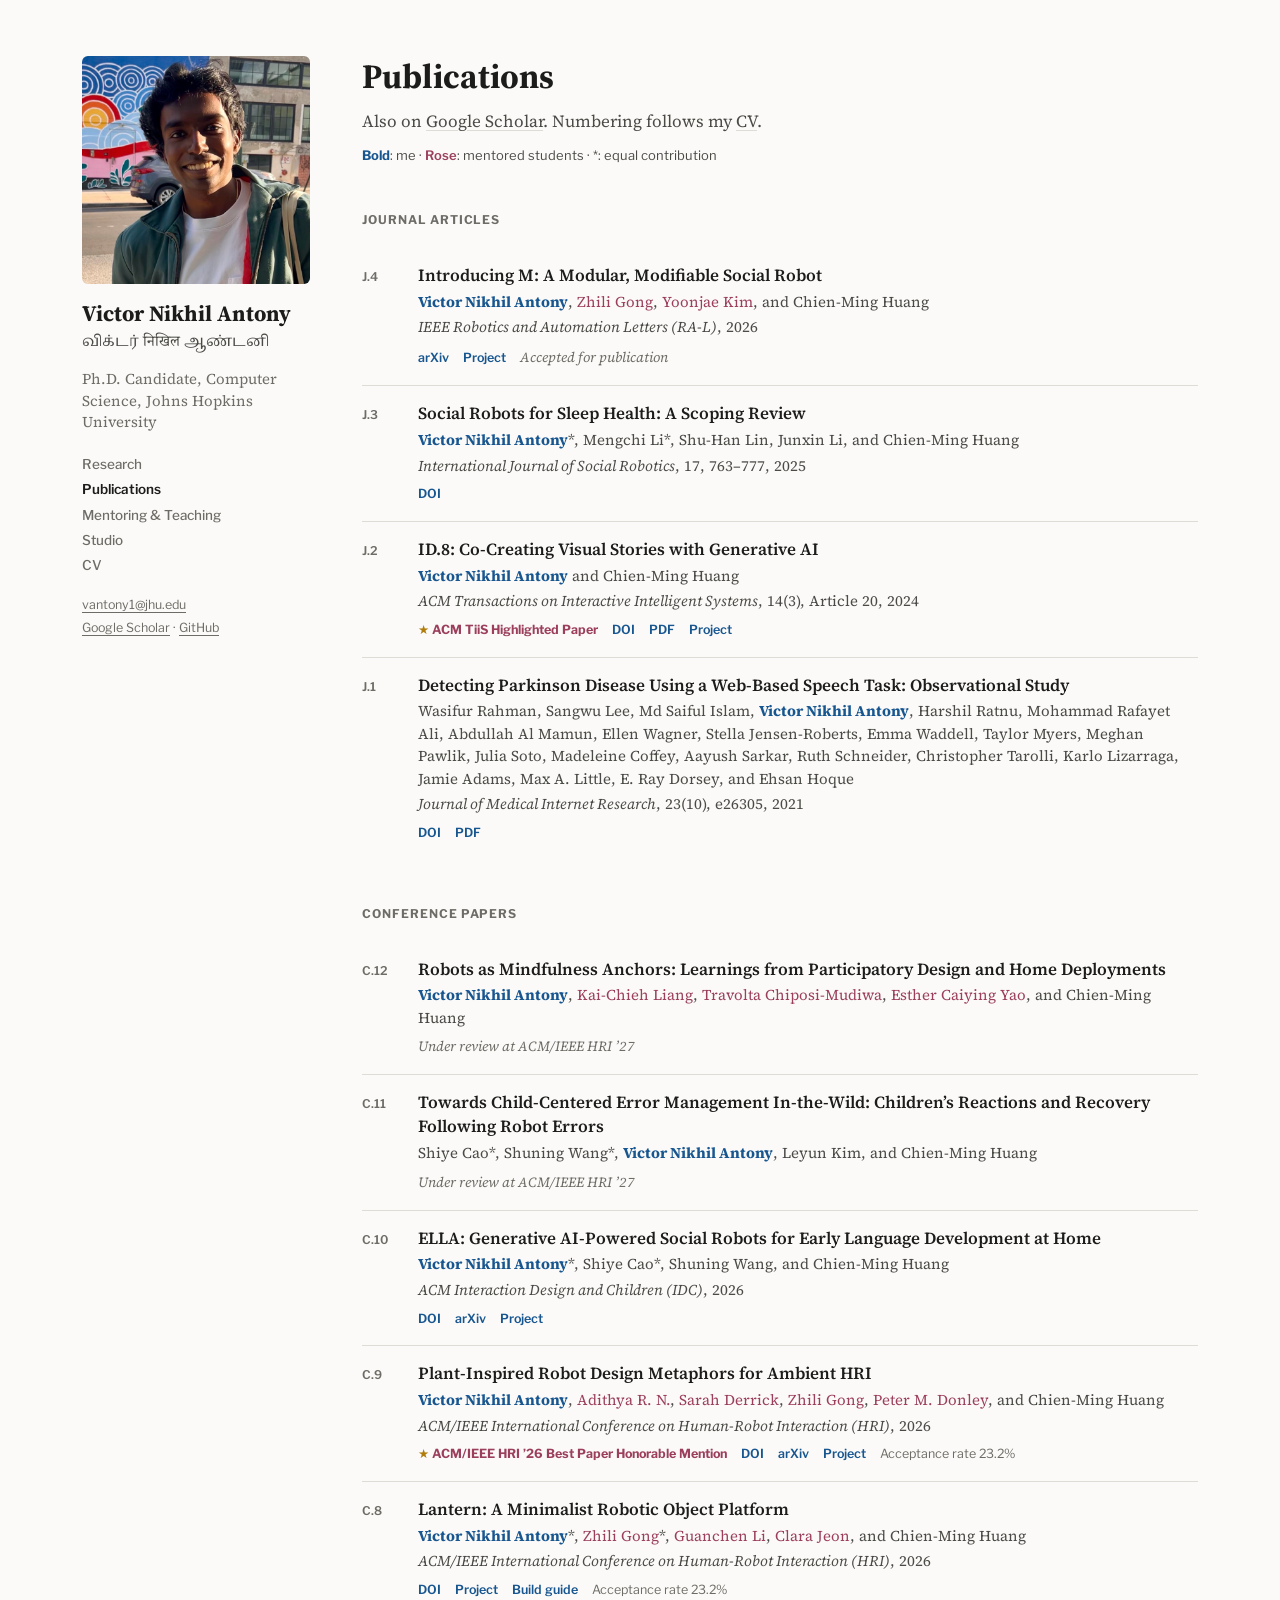
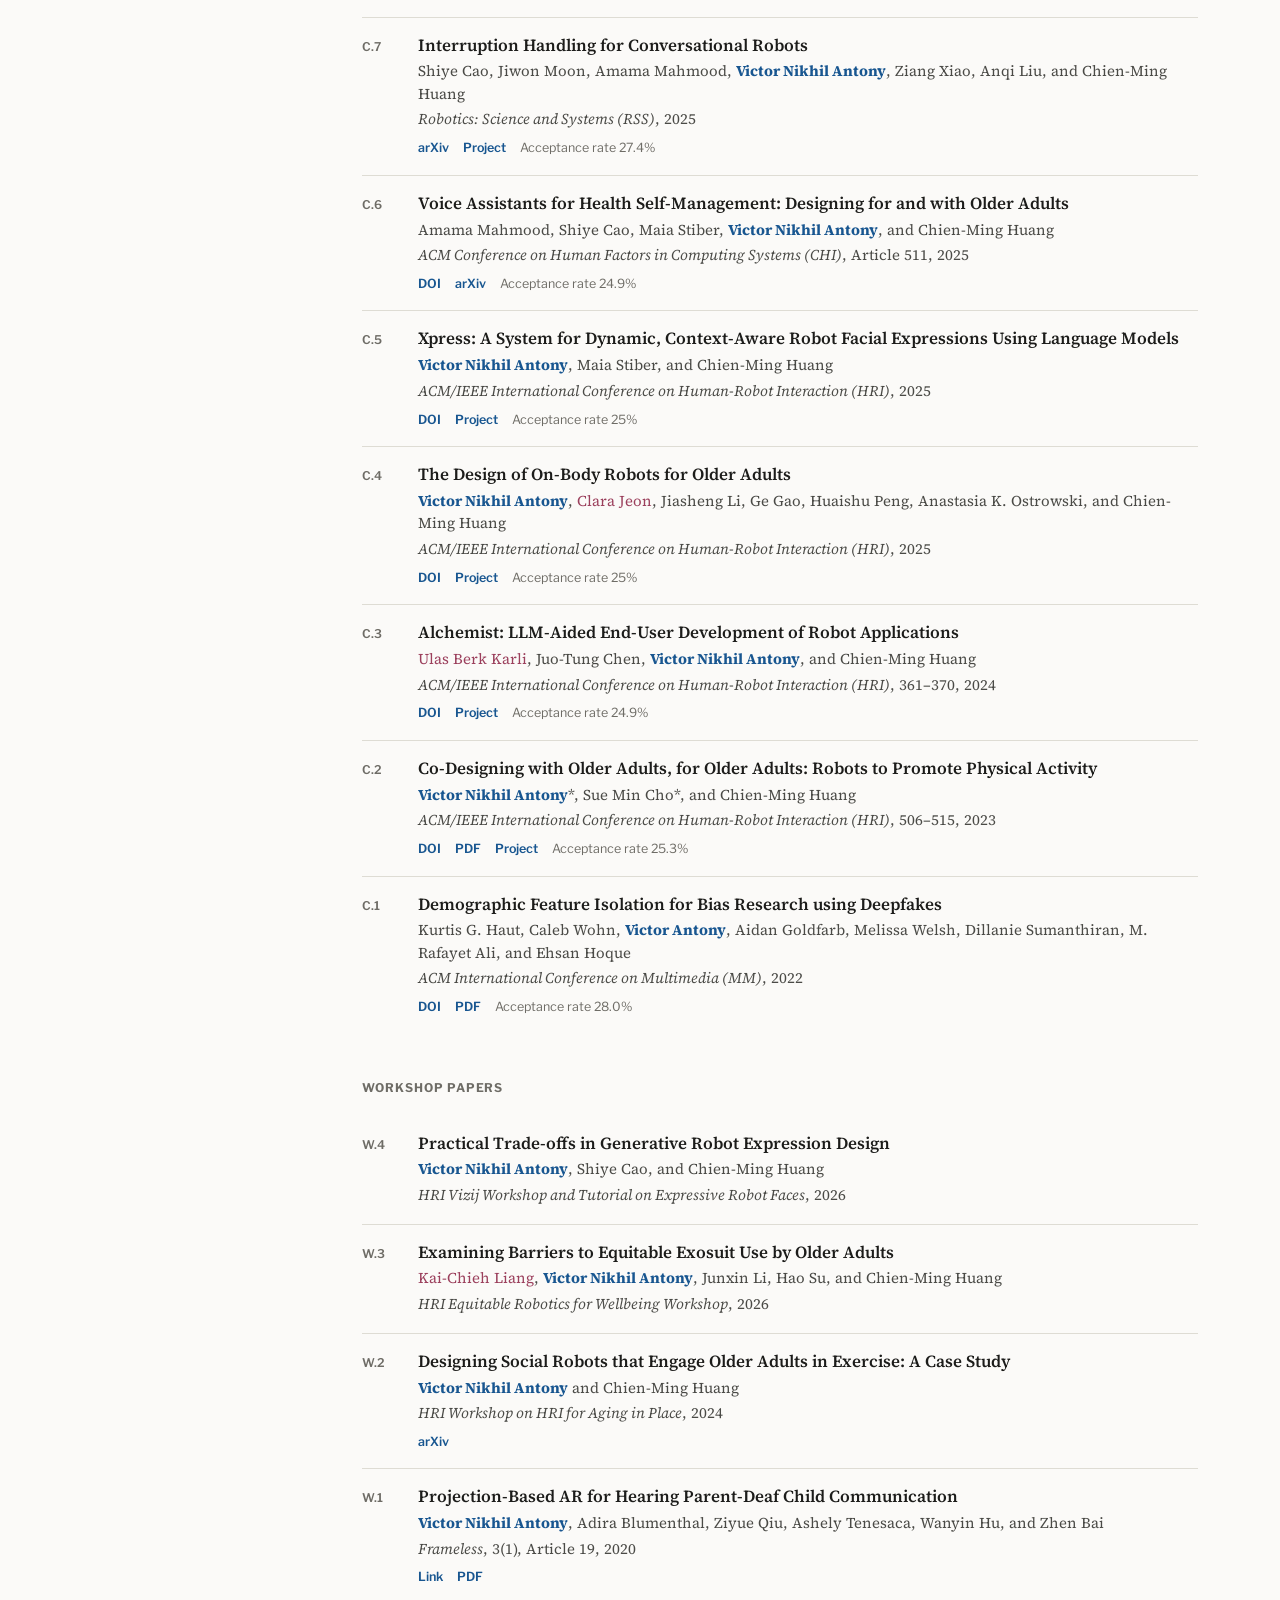
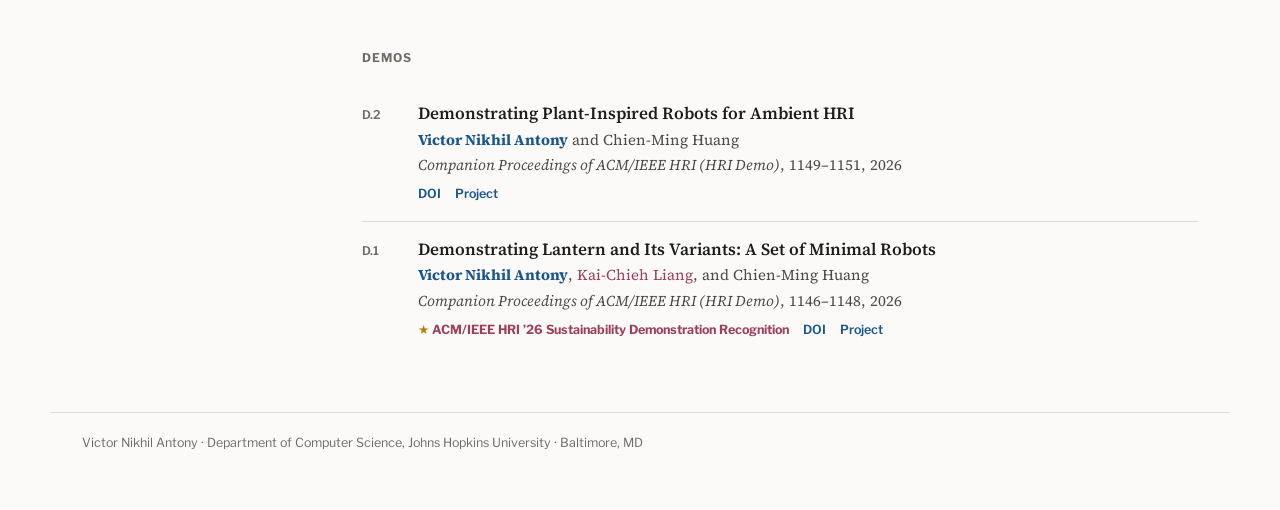
==== commit 67803e7a: "Redesign site with academic home, publications, and studio pages Rebuild the homepage around researc" ====
--- a/publications.html
+++ b/publications.html
@@ -1,243 +1,200 @@
 <!DOCTYPE html>
 <html lang="en">
 <head>
-  <meta charset="utf-8" />
-  <meta name="viewport" content="width=device-width, initial-scale=1" />
-  <title>Publications — Victor Nikhil Antony</title>
-  <link rel="icon" type="image/x-icon" href="assets/favicon.ico" />
-  <link rel="stylesheet" href="https://cdnjs.cloudflare.com/ajax/libs/font-awesome/6.2.0/css/all.min.css" crossorigin="anonymous" referrerpolicy="no-referrer" />
-  <link rel="stylesheet" href="assets/css/style.css" />
+<meta charset="UTF-8">
+<meta name="viewport" content="width=device-width, initial-scale=1">
+<title>Publications · Victor Nikhil Antony</title>
+<meta name="description" content="Publications by Victor Nikhil Antony: journal articles, conference papers, workshop papers, and demos in human-robot interaction.">
+<link rel="icon" type="image/x-icon" href="assets/favicon.ico">
+<link rel="preconnect" href="https://fonts.googleapis.com">
+<link rel="preconnect" href="https://fonts.gstatic.com" crossorigin>
+<link href="https://fonts.googleapis.com/css2?family=Source+Serif+4:ital,opsz,wght@0,8..60,400;0,8..60,600;0,8..60,700;1,8..60,400&amp;family=Libre+Franklin:wght@400;500;600;700&amp;display=swap" rel="stylesheet">
+<link href="https://fonts.googleapis.com/css2?family=Noto+Serif+Devanagari:wght@400&amp;family=Noto+Serif+Tamil:wght@400&amp;display=swap" rel="stylesheet">
+<link rel="stylesheet" href="assets/css/site.css">
 </head>
 <body>
 
-  <nav class="nav home-nav">
-    <a class="nav-brand home-brand" href="index.html">victor nikhil antony</a>
-    <div class="nav-links">
-      <a href="index.html#work">Work</a>
-      <a href="publications.html">Publications</a>
-      <a href="assets/pdf/vantony_CV.pdf" target="_blank">CV</a>
-      <a href="mailto:vantony1@jhu.edu">Contact</a>
-    </div>
-  </nav>
-
-  <div class="section">
-    <p class="section-eyebrow">Research</p>
-    <h1 class="section-title">Publications</h1>
-
-    <!-- ── Conversational Intelligence ── -->
-    <div class="pub-theme">
-      <div class="theme-header">
-        <span class="theme-name">Conversational Intelligence</span>
-        <span class="theme-note">Robot dialogue, interruptions, context-aware expression</span>
-      </div>
-      <div class="pub-list">
-
-        <div class="pub-card">
-          <div class="pub-title">Xpress: A System for Dynamic, Context-Aware Robot Facial Expressions Using Language Models</div>
-          <div class="pub-authors"><strong>Victor Nikhil Antony</strong>, Maia Stiber, Chien-Ming Huang</div>
-          <div class="pub-meta">
-            <span class="pub-venue">HRI 2025</span>
-            <a class="pub-link" href="https://dblp.org/rec/conf/hri/AntonySH25" target="_blank">paper →</a>
-          </div>
-        </div>
-
-        <div class="pub-card">
-          <div class="pub-title">Interruption Handling for Conversational Robots</div>
-          <div class="pub-authors">Shiye Cao, Jiwon Moon, Amama Mahmood, <strong>Victor Nikhil Antony</strong>, Ziang Xiao, Anqi Liu, Chien-Ming Huang</div>
-          <div class="pub-meta">
-            <span class="pub-venue">arXiv 2025</span>
-            <a class="pub-link" href="https://arxiv.org/abs/2501.01568" target="_blank">paper →</a>
-          </div>
-        </div>
-
-      </div>
-    </div>
-
-    <!-- ── Real-World Deployment ── -->
-    <div class="pub-theme">
-      <div class="theme-header">
-        <span class="theme-name">Real-World Deployment</span>
-        <span class="theme-note">Fielding robots with real users over time — aging, exercise, on-body systems</span>
-      </div>
-      <div class="pub-list">
-
-        <div class="pub-card">
-          <div class="pub-title">ELLA: Generative AI-Powered Social Robots for Early Language Development at Home</div>
-          <div class="pub-authors"><strong>Victor Nikhil Antony</strong>, Shiye Cao, Shuning Wang, Chien-Ming Huang</div>
-          <div class="pub-meta">
-            <span class="pub-venue">arXiv 2026</span>
-            <a class="pub-link" href="https://arxiv.org/abs/2603.12508" target="_blank">paper →</a>
-          </div>
-        </div>
-
-        <div class="pub-card">
-          <div class="pub-title">The Design of On-Body Robots for Older Adults</div>
-          <div class="pub-authors"><strong>Victor Nikhil Antony</strong>, Clara Jeon, Jiasheng Li, Ge Gao, Huaishu Peng, Anastasia K. Ostrowski, Chien-Ming Huang</div>
-          <div class="pub-meta">
-            <span class="pub-venue">HRI 2025</span>
-            <a class="pub-link" href="https://dblp.org/rec/conf/hri/AntonyJL0POH25" target="_blank">paper →</a>
-          </div>
-        </div>
-
-        <div class="pub-card">
-          <div class="pub-title">Lantern: A Minimalist Robotic Object Platform</div>
-          <div class="pub-authors"><strong>Victor Nikhil Antony</strong>*, Zhili Gong*, Guanchen Li, Clara Jeon, Chien-Ming Huang</div>
-          <div class="pub-meta">
-            <span class="pub-venue">arXiv 2026</span>
-            <a class="pub-link" href="projects/lantern.html">project →</a>
-          </div>
-        </div>
-
-        <div class="pub-card">
-          <div class="pub-title">Co-Designing with Older Adults, for Older Adults: Robots to Promote Physical Activity</div>
-          <div class="pub-authors"><strong>Victor Nikhil Antony</strong>*, Sue Min Cho*, Chien-Ming Huang</div>
-          <div class="pub-meta">
-            <span class="pub-venue">HRI 2023</span>
-            <span class="pub-badge">25.3% acceptance</span>
-            <a class="pub-link" href="assets/pdf/hri-23.pdf" target="_blank">paper →</a>
-          </div>
-        </div>
-
-        <div class="pub-card">
-          <div class="pub-title">Designing Social Robots that Engage Older Adults in Exercise: A Case Study</div>
-          <div class="pub-authors"><strong>Victor Nikhil Antony</strong>, Chien-Ming Huang</div>
-          <div class="pub-meta">
-            <span class="pub-venue">arXiv 2024</span>
-            <a class="pub-link" href="https://arxiv.org/abs/2403.04153" target="_blank">paper →</a>
-          </div>
-        </div>
-
-      </div>
-    </div>
-
-    <!-- ── Generative AI for Embodied Systems ── -->
-    <div class="pub-theme">
-      <div class="theme-header">
-        <span class="theme-name">Generative AI for Embodied Systems</span>
-        <span class="theme-note">LLMs as the reasoning backbone for robot behavior and end-user programming</span>
-      </div>
-      <div class="pub-list">
-
-        <div class="pub-card">
-          <div class="pub-title">ID.8: Co-Creating Visual Stories with Generative AI</div>
-          <div class="pub-authors"><strong>Victor Nikhil Antony</strong>, Chien-Ming Huang</div>
-          <div class="pub-meta">
-            <span class="pub-venue">ACM Transactions on Interactive Intelligent Systems, 2024</span>
-            <a class="pub-link" href="assets/pdf/id8.pdf" target="_blank">paper →</a>
-          </div>
-        </div>
-
-        <div class="pub-card">
-          <div class="pub-title">Alchemist: LLM-Aided End-User Development of Robot Applications</div>
-          <div class="pub-authors">Ulas Berk Karli, Juo-Tung Chen, <strong>Victor Nikhil Antony</strong>, Chien-Ming Huang</div>
-          <div class="pub-meta">
-            <span class="pub-venue">HRI 2024</span>
-            <a class="pub-link" href="https://doi.org/10.1145/3610977.3634969" target="_blank">paper →</a>
-          </div>
-        </div>
-
-      </div>
-    </div>
-
-    <!-- ── Health & Well-being ── -->
-    <div class="pub-theme">
-      <div class="theme-header">
-        <span class="theme-name">Health &amp; Well-being</span>
-        <span class="theme-note">Social AI for aging, sleep, and chronic disease</span>
-      </div>
-      <div class="pub-list">
-
-        <div class="pub-card">
-          <div class="pub-title">Voice Assistants for Health Self-Management: Designing for and with Older Adults</div>
-          <div class="pub-authors">Amama Mahmood, Shiye Cao, Maia Stiber, <strong>Victor Nikhil Antony</strong>, Chien-Ming Huang</div>
-          <div class="pub-meta">
-            <span class="pub-venue">CHI 2025</span>
-            <a class="pub-link" href="https://dblp.org/rec/conf/chi/MahmoodCSA025" target="_blank">paper →</a>
-          </div>
-        </div>
-
-        <div class="pub-card">
-          <div class="pub-title">Social Robots for Sleep Health: A Scoping Review</div>
-          <div class="pub-authors"><strong>Victor Nikhil Antony</strong>*, Mengchi Li*, Shu-Han Lin, Junxin Li, Chien-Ming Huang</div>
-          <div class="pub-meta">
-            <span class="pub-venue">International Journal of Social Robotics, 2025</span>
-            <a class="pub-link" href="https://dblp.org/rec/journals/ijsr/AntonyLLLH25" target="_blank">paper →</a>
-          </div>
-        </div>
-
-        <div class="pub-card">
-          <div class="pub-title">Detecting Parkinson's Disease Using a Web-Based Speech Task: Observational Study</div>
-          <div class="pub-authors">Wasifur Rahman, Sangwu Lee, Md Saiful Islam, <strong>Victor Nikhil Antony</strong>, et al.</div>
-          <div class="pub-meta">
-            <span class="pub-venue">JMIR 2021</span>
-            <span class="pub-badge">63 citations</span>
-            <a class="pub-link" href="assets/pdf/jmir-park.pdf" target="_blank">paper →</a>
-          </div>
-        </div>
-
-      </div>
-    </div>
-
-    <!-- ── Design Research & Earlier Work ── -->
-    <div class="pub-theme">
-      <div class="theme-header">
-        <span class="theme-name">Design Research &amp; Earlier Work</span>
-        <span class="theme-note">Speculative robotics, accessibility, and earlier work in fairness and multimodal systems</span>
-      </div>
-      <div class="pub-list">
-
-        <div class="pub-card">
-          <div class="pub-title">Plant-Inspired Robot Design Metaphors for Ambient HRI</div>
-          <div class="pub-authors"><strong>Victor Nikhil Antony</strong>, Adithya R. N., Sarah Derrick, Zhili Gong, Peter M. Donley, Chien-Ming Huang</div>
-          <div class="pub-meta">
-            <span class="pub-venue">HRI 2026</span>
-            <a class="pub-link" href="projects/plant.html">project →</a>
-          </div>
-        </div>
-
-        <div class="pub-card">
-          <div class="pub-title">Demonstrating Plant-Inspired Robots for Ambient HRI</div>
-          <div class="pub-authors"><strong>Victor Nikhil Antony</strong>, Chien-Ming Huang</div>
-          <div class="pub-meta">
-            <span class="pub-venue">HRI Companion 2026</span>
-            <a class="pub-link" href="projects/plant.html">project →</a>
-          </div>
-        </div>
-
-        <div class="pub-card">
-          <div class="pub-title">Demographic Feature Isolation for Bias Research using Deepfakes</div>
-          <div class="pub-authors">Kurtis Haut, Caleb Wohn, <strong>Victor Nikhil Antony</strong>, Aidan Goldfarb, Melissa Welsh, Dillanie Sumanthiran, M Rafayet Ali, Ehsan Hoque</div>
-          <div class="pub-meta">
-            <span class="pub-venue">ACM Multimedia 2022</span>
-            <span class="pub-badge">24.6% acceptance</span>
-            <a class="pub-link" href="assets/pdf/mm.pdf" target="_blank">paper →</a>
-          </div>
-        </div>
-
-        <div class="pub-card">
-          <div class="pub-title">Projection-Based AR for Hearing Parent–Deaf Child Communication</div>
-          <div class="pub-authors"><strong>Victor Nikhil Antony</strong>, Adira Blumenthal, Ziyue Qiu, Ashely Tenesaca, Wanyin Hu, Zhen Bai</div>
-          <div class="pub-meta">
-            <span class="pub-venue">Frameless 2020</span>
-            <a class="pub-link" href="assets/pdf/frameless-2020.pdf" target="_blank">paper →</a>
-          </div>
-        </div>
-
-      </div>
-    </div>
-
-  </div>
-
-  <footer class="site-footer">
-    <p>
-      <a href="mailto:vantony1@jhu.edu">vantony1@jhu.edu</a>
-      &nbsp;·&nbsp;
-      <a href="https://scholar.google.com/citations?user=g-6V3woAAAAJ&hl=en" target="_blank">Google Scholar</a>
-      &nbsp;·&nbsp;
-      <a href="https://github.com/vantony1" target="_blank">GitHub</a>
+<div class="shell page">
+  <aside class="rail">
+    <a href="index.html"><img class="portrait" src="assets/img/headshot.jpg" alt="Victor Nikhil Antony"></a>
+    <p class="name"><a href="index.html">Victor Nikhil Antony</a></p>
+    <p class="alt-name"><span lang="ta">விக்டர்</span> <span lang="hi">निखिल</span> <span lang="ta">ஆண்டனி</span></p>
+    <p class="byline">Ph.D. Candidate, Computer Science, Johns Hopkins University</p>
+    <nav aria-label="Primary">
+      <a href="index.html#research">Research</a>
+      <a href="publications.html" aria-current="page">Publications</a>
+      <a href="index.html#mentoring">Mentoring &amp; Teaching</a>
+      <a href="studio.html">Studio</a>
+      <a href="assets/pdf/vantony_CV.pdf">CV</a>
+    </nav>
+    <p class="contact">
+      <a href="mailto:vantony1@jhu.edu">vantony1@jhu.edu</a><br>
+      <a href="https://scholar.google.com/citations?user=g-6V3woAAAAJ&amp;hl=en">Google Scholar</a> · <a href="https://github.com/vantony1">GitHub</a>
     </p>
-    <p>Johns Hopkins University &nbsp;·&nbsp; Baltimore, MD</p>
-  </footer>
+  </aside>
+
+  <main class="main">
+    <header class="page-head prose">
+      <h1>Publications</h1>
+      <p>Also on <a href="https://scholar.google.com/citations?user=g-6V3woAAAAJ&amp;hl=en">Google Scholar</a>. Numbering follows my <a href="assets/pdf/vantony_CV.pdf">CV</a>.</p>
+      <p class="legend"><b>Bold</b>: me · <span class="mentee">Rose</span>: mentored students · *: equal contribution</p>
+    </header>
+
+    <section class="pub-section">
+      <h2 class="label">Journal articles</h2>
+      <ol class="biblio">
+        <li><span class="bid">J.4</span><div>
+          <p class="btitle">Introducing M: A Modular, Modifiable Social Robot</p>
+          <p class="bauth"><b>Victor Nikhil Antony</b>, <span class="mentee">Zhili Gong</span>, <span class="mentee">Yoonjae Kim</span>, and Chien-Ming Huang</p>
+          <p class="bvenue"><em>IEEE Robotics and Automation Letters (RA-L)</em>, 2026</p>
+          <p class="bmeta"><a href="https://arxiv.org/abs/2603.19134">arXiv</a><a href="https://intuitivecomputing.github.io/M-robot/">Project</a><span class="status">Accepted for publication</span></p>
+        </div></li>
+        <li><span class="bid">J.3</span><div>
+          <p class="btitle">Social Robots for Sleep Health: A Scoping Review</p>
+          <p class="bauth"><b>Victor Nikhil Antony</b>*, Mengchi Li*, Shu-Han Lin, Junxin Li, and Chien-Ming Huang</p>
+          <p class="bvenue"><em>International Journal of Social Robotics</em>, 17, 763–777, 2025</p>
+          <p class="bmeta"><a href="https://doi.org/10.1007/s12369-025-01233-6">DOI</a></p>
+        </div></li>
+        <li><span class="bid">J.2</span><div>
+          <p class="btitle">ID.8: Co-Creating Visual Stories with Generative AI</p>
+          <p class="bauth"><b>Victor Nikhil Antony</b> and Chien-Ming Huang</p>
+          <p class="bvenue"><em>ACM Transactions on Interactive Intelligent Systems</em>, 14(3), Article 20, 2024</p>
+          <p class="bmeta"><span class="award"><span class="star" aria-hidden="true">★</span> ACM TiiS Highlighted Paper</span><a href="https://doi.org/10.1145/3672277">DOI</a><a href="assets/pdf/id8.pdf">PDF</a><a href="projects/id8.html">Project</a></p>
+        </div></li>
+        <li><span class="bid">J.1</span><div>
+          <p class="btitle">Detecting Parkinson Disease Using a Web-Based Speech Task: Observational Study</p>
+          <p class="bauth">Wasifur Rahman, Sangwu Lee, Md Saiful Islam, <b>Victor Nikhil Antony</b>, Harshil Ratnu, Mohammad Rafayet Ali, Abdullah Al Mamun, Ellen Wagner, Stella Jensen-Roberts, Emma Waddell, Taylor Myers, Meghan Pawlik, Julia Soto, Madeleine Coffey, Aayush Sarkar, Ruth Schneider, Christopher Tarolli, Karlo Lizarraga, Jamie Adams, Max A. Little, E. Ray Dorsey, and Ehsan Hoque</p>
+          <p class="bvenue"><em>Journal of Medical Internet Research</em>, 23(10), e26305, 2021</p>
+          <p class="bmeta"><a href="https://doi.org/10.2196/26305">DOI</a><a href="assets/pdf/jmir-park.pdf">PDF</a></p>
+        </div></li>
+      </ol>
+    </section>
+
+    <section class="pub-section">
+      <h2 class="label">Conference papers</h2>
+      <ol class="biblio">
+        <li><span class="bid">C.12</span><div>
+          <p class="btitle">Robots as Mindfulness Anchors: Learnings from Participatory Design and Home Deployments</p>
+          <p class="bauth"><b>Victor Nikhil Antony</b>, <span class="mentee">Kai-Chieh Liang</span>, <span class="mentee">Travolta Chiposi-Mudiwa</span>, <span class="mentee">Esther Caiying Yao</span>, and Chien-Ming Huang</p>
+          <p class="bmeta"><span class="status">Under review at ACM/IEEE HRI ’27</span></p>
+        </div></li>
+        <li><span class="bid">C.11</span><div>
+          <p class="btitle">Towards Child-Centered Error Management In-the-Wild: Children’s Reactions and Recovery Following Robot Errors</p>
+          <p class="bauth">Shiye Cao*, Shuning Wang*, <b>Victor Nikhil Antony</b>, Leyun Kim, and Chien-Ming Huang</p>
+          <p class="bmeta"><span class="status">Under review at ACM/IEEE HRI ’27</span></p>
+        </div></li>
+        <li><span class="bid">C.10</span><div>
+          <p class="btitle">ELLA: Generative AI-Powered Social Robots for Early Language Development at Home</p>
+          <p class="bauth"><b>Victor Nikhil Antony</b>*, Shiye Cao*, Shuning Wang, and Chien-Ming Huang</p>
+          <p class="bvenue"><em>ACM Interaction Design and Children (IDC)</em>, 2026</p>
+          <p class="bmeta"><a href="https://doi.org/10.1145/3773077.3806113">DOI</a><a href="https://arxiv.org/abs/2603.12508">arXiv</a><a href="projects/ella.html">Project</a></p>
+        </div></li>
+        <li><span class="bid">C.9</span><div>
+          <p class="btitle">Plant-Inspired Robot Design Metaphors for Ambient HRI</p>
+          <p class="bauth"><b>Victor Nikhil Antony</b>, <span class="mentee">Adithya R. N.</span>, <span class="mentee">Sarah Derrick</span>, <span class="mentee">Zhili Gong</span>, <span class="mentee">Peter M. Donley</span>, and Chien-Ming Huang</p>
+          <p class="bvenue"><em>ACM/IEEE International Conference on Human-Robot Interaction (HRI)</em>, 2026</p>
+          <p class="bmeta"><span class="award"><span class="star" aria-hidden="true">★</span> ACM/IEEE HRI ’26 Best Paper Honorable Mention</span><a href="https://doi.org/10.1145/3757279.3785645">DOI</a><a href="https://arxiv.org/abs/2601.22387">arXiv</a><a href="projects/plant.html">Project</a><span class="rate">Acceptance rate 23.2%</span></p>
+        </div></li>
+        <li><span class="bid">C.8</span><div>
+          <p class="btitle">Lantern: A Minimalist Robotic Object Platform</p>
+          <p class="bauth"><b>Victor Nikhil Antony</b>*, <span class="mentee">Zhili Gong</span>*, <span class="mentee">Guanchen Li</span>, <span class="mentee">Clara Jeon</span>, and Chien-Ming Huang</p>
+          <p class="bvenue"><em>ACM/IEEE International Conference on Human-Robot Interaction (HRI)</em>, 2026</p>
+          <p class="bmeta"><a href="https://doi.org/10.1145/3757279.3785644">DOI</a><a href="projects/lantern.html">Project</a><a href="https://lantern-website-iota.vercel.app/">Build guide</a><span class="rate">Acceptance rate 23.2%</span></p>
+        </div></li>
+        <li><span class="bid">C.7</span><div>
+          <p class="btitle">Interruption Handling for Conversational Robots</p>
+          <p class="bauth">Shiye Cao, Jiwon Moon, Amama Mahmood, <b>Victor Nikhil Antony</b>, Ziang Xiao, Anqi Liu, and Chien-Ming Huang</p>
+          <p class="bvenue"><em>Robotics: Science and Systems (RSS)</em>, 2025</p>
+          <p class="bmeta"><a href="https://arxiv.org/abs/2501.01568">arXiv</a><a href="projects/interruption.html">Project</a><span class="rate">Acceptance rate 27.4%</span></p>
+        </div></li>
+        <li><span class="bid">C.6</span><div>
+          <p class="btitle">Voice Assistants for Health Self-Management: Designing for and with Older Adults</p>
+          <p class="bauth">Amama Mahmood, Shiye Cao, Maia Stiber, <b>Victor Nikhil Antony</b>, and Chien-Ming Huang</p>
+          <p class="bvenue"><em>ACM Conference on Human Factors in Computing Systems (CHI)</em>, Article 511, 2025</p>
+          <p class="bmeta"><a href="https://doi.org/10.1145/3706598.3713839">DOI</a><a href="https://arxiv.org/abs/2409.15488">arXiv</a><span class="rate">Acceptance rate 24.9%</span></p>
+        </div></li>
+        <li><span class="bid">C.5</span><div>
+          <p class="btitle">Xpress: A System for Dynamic, Context-Aware Robot Facial Expressions Using Language Models</p>
+          <p class="bauth"><b>Victor Nikhil Antony</b>, Maia Stiber, and Chien-Ming Huang</p>
+          <p class="bvenue"><em>ACM/IEEE International Conference on Human-Robot Interaction (HRI)</em>, 2025</p>
+          <p class="bmeta"><a href="https://doi.org/10.1109/HRI61500.2025.10974045">DOI</a><a href="projects/xpress.html">Project</a><span class="rate">Acceptance rate 25%</span></p>
+        </div></li>
+        <li><span class="bid">C.4</span><div>
+          <p class="btitle">The Design of On-Body Robots for Older Adults</p>
+          <p class="bauth"><b>Victor Nikhil Antony</b>, <span class="mentee">Clara Jeon</span>, Jiasheng Li, Ge Gao, Huaishu Peng, Anastasia K. Ostrowski, and Chien-Ming Huang</p>
+          <p class="bvenue"><em>ACM/IEEE International Conference on Human-Robot Interaction (HRI)</em>, 2025</p>
+          <p class="bmeta"><a href="https://doi.org/10.1109/HRI61500.2025.10973948">DOI</a><a href="projects/on-body.html">Project</a><span class="rate">Acceptance rate 25%</span></p>
+        </div></li>
+        <li><span class="bid">C.3</span><div>
+          <p class="btitle">Alchemist: LLM-Aided End-User Development of Robot Applications</p>
+          <p class="bauth"><span class="mentee">Ulas Berk Karli</span>, Juo-Tung Chen, <b>Victor Nikhil Antony</b>, and Chien-Ming Huang</p>
+          <p class="bvenue"><em>ACM/IEEE International Conference on Human-Robot Interaction (HRI)</em>, 361–370, 2024</p>
+          <p class="bmeta"><a href="https://doi.org/10.1145/3610977.3634969">DOI</a><a href="projects/alchemist.html">Project</a><span class="rate">Acceptance rate 24.9%</span></p>
+        </div></li>
+        <li><span class="bid">C.2</span><div>
+          <p class="btitle">Co-Designing with Older Adults, for Older Adults: Robots to Promote Physical Activity</p>
+          <p class="bauth"><b>Victor Nikhil Antony</b>*, Sue Min Cho*, and Chien-Ming Huang</p>
+          <p class="bvenue"><em>ACM/IEEE International Conference on Human-Robot Interaction (HRI)</em>, 506–515, 2023</p>
+          <p class="bmeta"><a href="https://doi.org/10.1145/3568162.3576995">DOI</a><a href="assets/pdf/hri-23.pdf">PDF</a><a href="projects/poppy.html">Project</a><span class="rate">Acceptance rate 25.3%</span></p>
+        </div></li>
+        <li><span class="bid">C.1</span><div>
+          <p class="btitle">Demographic Feature Isolation for Bias Research using Deepfakes</p>
+          <p class="bauth">Kurtis G. Haut, Caleb Wohn, <b>Victor Antony</b>, Aidan Goldfarb, Melissa Welsh, Dillanie Sumanthiran, M. Rafayet Ali, and Ehsan Hoque</p>
+          <p class="bvenue"><em>ACM International Conference on Multimedia (MM)</em>, 2022</p>
+          <p class="bmeta"><a href="https://doi.org/10.1145/3503161.3549204">DOI</a><a href="assets/pdf/mm.pdf">PDF</a><span class="rate">Acceptance rate 28.0%</span></p>
+        </div></li>
+      </ol>
+    </section>
+
+    <section class="pub-section">
+      <h2 class="label">Workshop papers</h2>
+      <ol class="biblio">
+        <li><span class="bid">W.4</span><div>
+          <p class="btitle">Practical Trade-offs in Generative Robot Expression Design</p>
+          <p class="bauth"><b>Victor Nikhil Antony</b>, Shiye Cao, and Chien-Ming Huang</p>
+          <p class="bvenue"><em>HRI Vizij Workshop and Tutorial on Expressive Robot Faces</em>, 2026</p>
+        </div></li>
+        <li><span class="bid">W.3</span><div>
+          <p class="btitle">Examining Barriers to Equitable Exosuit Use by Older Adults</p>
+          <p class="bauth"><span class="mentee">Kai-Chieh Liang</span>, <b>Victor Nikhil Antony</b>, Junxin Li, Hao Su, and Chien-Ming Huang</p>
+          <p class="bvenue"><em>HRI Equitable Robotics for Wellbeing Workshop</em>, 2026</p>
+        </div></li>
+        <li><span class="bid">W.2</span><div>
+          <p class="btitle">Designing Social Robots that Engage Older Adults in Exercise: A Case Study</p>
+          <p class="bauth"><b>Victor Nikhil Antony</b> and Chien-Ming Huang</p>
+          <p class="bvenue"><em>HRI Workshop on HRI for Aging in Place</em>, 2024</p>
+          <p class="bmeta"><a href="https://arxiv.org/abs/2403.04153">arXiv</a></p>
+        </div></li>
+        <li><span class="bid">W.1</span><div>
+          <p class="btitle">Projection-Based AR for Hearing Parent-Deaf Child Communication</p>
+          <p class="bauth"><b>Victor Nikhil Antony</b>, Adira Blumenthal, Ziyue Qiu, Ashely Tenesaca, Wanyin Hu, and Zhen Bai</p>
+          <p class="bvenue"><em>Frameless</em>, 3(1), Article 19, 2020</p>
+          <p class="bmeta"><a href="https://repository.rit.edu/frameless/vol3/iss1/19">Link</a><a href="assets/pdf/frameless-2020.pdf">PDF</a></p>
+        </div></li>
+      </ol>
+    </section>
+
+    <section class="pub-section">
+      <h2 class="label">Demos</h2>
+      <ol class="biblio">
+        <li><span class="bid">D.2</span><div>
+          <p class="btitle">Demonstrating Plant-Inspired Robots for Ambient HRI</p>
+          <p class="bauth"><b>Victor Nikhil Antony</b> and Chien-Ming Huang</p>
+          <p class="bvenue"><em>Companion Proceedings of ACM/IEEE HRI (HRI Demo)</em>, 1149–1151, 2026</p>
+          <p class="bmeta"><a href="https://doi.org/10.1145/3776734.3794578">DOI</a><a href="projects/plant.html">Project</a></p>
+        </div></li>
+        <li><span class="bid">D.1</span><div>
+          <p class="btitle">Demonstrating Lantern and Its Variants: A Set of Minimal Robots</p>
+          <p class="bauth"><b>Victor Nikhil Antony</b>, <span class="mentee">Kai-Chieh Liang</span>, and Chien-Ming Huang</p>
+          <p class="bvenue"><em>Companion Proceedings of ACM/IEEE HRI (HRI Demo)</em>, 1146–1148, 2026</p>
+          <p class="bmeta"><span class="award"><span class="star" aria-hidden="true">★</span> ACM/IEEE HRI ’26 Sustainability Demonstration Recognition</span><a href="https://doi.org/10.1145/3776734.3794577">DOI</a><a href="projects/lantern.html">Project</a></p>
+        </div></li>
+      </ol>
+    </section>
+  </main>
+</div>
+
+<footer class="site page">Victor Nikhil Antony · Department of Computer Science, Johns Hopkins University · Baltimore, MD</footer>
 
 </body>
 </html>
--- a/assets/css/site.css
+++ b/assets/css/site.css
@@ -0,0 +1,241 @@
+/* Site styles for index, publications, and studio.
+   Type and layout follow cs.jhu.edu/~cmhuang: Source Serif 4 + Libre Franklin, warm paper, one accent. */
+
+:root {
+  --paper: #FBFAF8;
+  --tile: #F2EFE9;
+  --ink: #1C1C1A;
+  --ink-2: #4A4A46;
+  --muted: #6E6C66;
+  --hairline: #DEDCD4;
+  --line-strong: #CFCBC2;
+  --accent: #185690;
+  --accent-soft: #E8EEF6;
+  --rose: #9B3F5C;
+  --rose-soft: #F7EDF0;
+  --link: #185690;
+  --gold: #B07D0A;
+  --serif: 'Source Serif 4', Georgia, serif;
+  --sans: 'Libre Franklin', system-ui, sans-serif;
+}
+
+* { box-sizing: border-box; }
+html { scroll-behavior: smooth; }
+body {
+  margin: 0;
+  background: var(--paper);
+  color: var(--ink);
+  font-family: var(--serif);
+  font-size: 17px;
+  line-height: 1.65;
+  -webkit-font-smoothing: antialiased;
+}
+a { color: inherit; text-decoration: none; }
+img { display: block; max-width: 100%; }
+
+/* ── Layout ─────────────────────────────── */
+.shell {
+  max-width: 1320px;
+  margin: 0 auto;
+  padding: 56px 32px 0;
+  display: grid;
+  grid-template-columns: 228px minmax(0, 1fr) 300px;
+  gap: 52px;
+}
+.shell.page { grid-template-columns: 228px minmax(0, 1fr); max-width: 1180px; }
+
+/* ── Rail ───────────────────────────────── */
+.rail { position: sticky; top: 56px; align-self: start; }
+img.portrait { width: 100%; aspect-ratio: 1; object-fit: cover; object-position: 50% 30%; border-radius: 6px; }
+.rail .name { margin: 16px 0 0; font-size: 22px; line-height: 1.2; font-weight: 700; }
+.alt-name { margin: 4px 0 0; font-size: 15px; line-height: 1.5; color: var(--ink-2); white-space: nowrap; }
+[lang="ta"] { font-family: 'Noto Serif Tamil', var(--serif); }
+[lang="hi"] { font-family: 'Noto Serif Devanagari', var(--serif); }
+.byline { margin: 12px 0 0; font-size: 15px; line-height: 1.45; color: var(--muted); }
+.rail nav { margin: 20px 0 0; display: flex; flex-direction: column; gap: 3px; font-family: var(--sans); font-size: 13.5px; font-weight: 500; }
+.rail nav a { color: var(--muted); text-decoration: underline; text-decoration-color: transparent; text-underline-offset: 3px; }
+.rail nav a:hover { color: var(--ink); text-decoration-color: var(--muted); }
+.rail nav a[aria-current] { color: var(--ink); font-weight: 600; }
+.contact { margin: 18px 0 0; font-family: var(--sans); font-size: 12.5px; line-height: 1.8; color: var(--muted); }
+.contact a { text-decoration: underline; text-underline-offset: 3px; }
+.contact a:hover { color: var(--ink); }
+
+/* ── Shared type ────────────────────────── */
+.center, .main { min-width: 0; }
+hr { border: none; border-top: 1px solid var(--hairline); margin: 32px 0; }
+h2.label {
+  margin: 0 0 18px;
+  font-family: var(--sans);
+  font-size: 12px;
+  font-weight: 700;
+  letter-spacing: .08em;
+  text-transform: uppercase;
+  color: var(--muted);
+}
+section { scroll-margin-top: 32px; }
+.prose a { text-decoration: underline; text-decoration-color: var(--hairline); text-underline-offset: 3px; }
+.prose a:hover { text-decoration-color: var(--ink); }
+.prose .advisor { text-decoration: underline; text-decoration-color: var(--rose); text-decoration-thickness: 1.5px; text-underline-offset: 3px; }
+
+/* ── Home: intro ────────────────────────── */
+.intro p { margin: 0 0 16px; font-size: 17.5px; line-height: 1.55; }
+.intro p:first-child::first-letter { font-weight: 900; font-size: 54px; float: left; line-height: .75; padding: 6px 8px 0 0; }
+
+/* ── Home: themes and badges ────────────── */
+.theme + .theme { margin-top: 26px; }
+.theme .tn { font-family: var(--sans); font-size: 11.5px; font-weight: 700; letter-spacing: .06em; text-transform: uppercase; color: var(--accent); }
+.theme h3 { margin: 2px 0 0; font-size: 19px; font-weight: 600; line-height: 1.3; }
+.theme p { margin: 4px 0 0; font-size: 16px; line-height: 1.55; color: var(--ink-2); }
+.role { margin-left: 6px; font-family: var(--sans); font-size: 13px; font-weight: 500; color: var(--muted); white-space: nowrap; }
+.badges { display: flex; flex-wrap: wrap; gap: 7px; margin-top: 12px; }
+.badge {
+  display: inline-flex;
+  flex-wrap: wrap;
+  align-items: baseline;
+  gap: 0 7px;
+  padding: 5px 10px;
+  border: 1px solid var(--line-strong);
+  border-radius: 4px;
+  background: var(--paper);
+  font-family: var(--sans);
+  font-size: 12.5px;
+  font-weight: 600;
+  color: var(--ink);
+  transition: border-color .2s ease;
+}
+.badge small { font-size: 11px; font-weight: 500; color: var(--muted); }
+.badge:hover { border-color: var(--ink); }
+.star { color: var(--gold); }
+.badge.award { border-color: var(--rose); background: var(--rose-soft); }
+.badge.award small { color: var(--rose); font-weight: 600; }
+.award-name { color: var(--rose); }
+
+/* ── Home: news, mentoring ──────────────── */
+.rows { display: flex; flex-direction: column; gap: 10px; }
+.rows div { display: grid; grid-template-columns: 96px 1fr; gap: 14px; font-size: 15.5px; line-height: 1.45; }
+.rows .k { font-family: var(--sans); font-size: 12px; color: var(--muted); padding-top: 2px; }
+.cols { display: flex; gap: 32px; }
+.col { flex: 1; }
+.col h3 { margin: 0 0 12px; font-family: var(--sans); font-size: 11.5px; font-weight: 700; letter-spacing: .06em; text-transform: uppercase; color: var(--ink-2); }
+.list { display: flex; flex-direction: column; gap: 9px; font-size: 14.5px; line-height: 1.35; }
+.list .d { color: var(--muted); font-size: 12.5px; }
+.note { margin: 14px 0 0; font-size: 14px; color: var(--ink-2); }
+
+/* ── Home: publications sidebar ─────────── */
+.pubs {
+  position: sticky;
+  top: 56px;
+  align-self: start;
+  border-left: 1px solid var(--hairline);
+  padding-left: 24px;
+  display: flex;
+  flex-direction: column;
+  max-height: calc(100vh - 112px);
+}
+.pubs-head { display: flex; justify-content: space-between; align-items: baseline; gap: 12px; margin-bottom: 18px; flex-shrink: 0; }
+.pubs-head h2 { margin: 0; }
+.more { font-family: var(--sans); font-size: 13px; font-weight: 600; text-decoration: underline; text-underline-offset: 3px; }
+.pub-list { display: flex; flex-direction: column; gap: 14px; overflow-y: auto; min-height: 0; padding-right: 4px; }
+.pub { font-size: 16px; line-height: 1.35; padding-bottom: 14px; border-bottom: 1px solid var(--hairline); }
+.pub:last-child { border-bottom: none; }
+.tag { display: block; margin-bottom: 6px; font-family: var(--sans); font-size: 11.5px; font-weight: 700; letter-spacing: .04em; text-transform: uppercase; color: var(--accent); }
+.pdf { margin-left: 8px; font-family: var(--sans); font-size: 12.5px; font-weight: 600; color: var(--link); white-space: nowrap; }
+.pdf:hover { text-decoration: underline; }
+.honor { display: block; margin-top: 3px; font-size: 14px; color: var(--rose); }
+.au { display: block; margin-top: 3px; font-size: 13px; color: var(--muted); }
+.au b { color: var(--accent); font-weight: 700; }
+
+/* ── Inner pages ────────────────────────── */
+.main { max-width: 860px; }
+.page-head h1 { margin: 0; font-size: 34px; line-height: 1.2; font-weight: 700; }
+.page-head p { margin: 10px 0 0; color: var(--ink-2); max-width: 64ch; }
+.legend { font-family: var(--sans); font-size: 13px; color: var(--muted); }
+.legend b { color: var(--accent); font-weight: 700; }
+.legend .mentee { font-weight: 600; }
+
+/* ── Publications page ──────────────────── */
+.biblio { list-style: none; margin: 0; padding: 0; }
+.biblio li { display: grid; grid-template-columns: 46px 1fr; gap: 10px; padding: 16px 0; border-bottom: 1px solid var(--hairline); }
+.biblio li:last-child { border-bottom: none; }
+.bid { font-family: var(--sans); font-size: 12px; font-weight: 600; color: var(--muted); padding-top: 3px; }
+.btitle { margin: 0; font-size: 17px; line-height: 1.4; font-weight: 600; }
+.bauth { margin: 3px 0 0; font-size: 15px; line-height: 1.5; color: var(--ink-2); }
+.bauth b { color: var(--accent); font-weight: 700; }
+.mentee { color: var(--rose); }
+.bvenue { margin: 2px 0 0; font-size: 15px; color: var(--ink-2); }
+.bvenue em { font-style: italic; }
+.bmeta { margin: 6px 0 0; display: flex; flex-wrap: wrap; align-items: baseline; gap: 4px 14px; font-family: var(--sans); font-size: 12.5px; }
+.bmeta a { font-weight: 600; color: var(--link); }
+.bmeta a:hover { text-decoration: underline; }
+.bmeta .rate { color: var(--muted); }
+.bmeta .award { color: var(--rose); font-weight: 700; }
+.bmeta .status { color: var(--muted); font-style: italic; font-family: var(--serif); font-size: 14px; }
+.pub-section { margin-top: 44px; }
+
+/* ── Studio ─────────────────────────────── */
+.studio-group { margin-top: 44px; }
+.grid { display: grid; grid-template-columns: repeat(3, minmax(0, 1fr)); gap: 28px 20px; }
+.grid { grid-template-columns: repeat(6, minmax(0, 1fr)); }
+.grid > .build { grid-column: span 2; }
+.grid > .build:first-child:nth-last-child(5),
+.grid > .build:first-child:nth-last-child(5) + .build { grid-column: span 3; }
+.build { display: flex; flex-direction: column; }
+.tile {
+  position: relative;
+  aspect-ratio: 4 / 3;
+  border-radius: 8px;
+  overflow: hidden;
+  background: var(--tile);
+  display: grid;
+  place-items: center;
+}
+.tile.photo img { width: 100%; height: 100%; object-fit: cover; }
+.tile.duo { grid-template-columns: 1fr 1fr; gap: 3px; }
+.tile.duo img { width: 100%; height: 100%; object-fit: cover; }
+.tile.cut img { position: absolute; inset: 9% 0; margin: auto; height: 82%; width: auto; max-width: 90%; object-fit: contain; filter: drop-shadow(0 8px 12px rgba(40, 30, 30, .16)); }
+.tile.pair { display: flex; align-items: flex-end; justify-content: center; gap: 4%; padding: 0 6% 8%; }
+.tile.pair img { height: 80%; width: auto; max-width: 46%; object-fit: contain; object-position: bottom; filter: drop-shadow(0 8px 12px rgba(40, 30, 30, .16)); }
+.tile.pair.three img { max-width: 30%; }
+.tile.pair.three img:nth-child(2) { height: 70%; }
+.tile.strip { padding: 0 12px; }
+.tile.strip img { width: 100%; height: auto; border-radius: 6px; mix-blend-mode: multiply; }
+.tile.faces { grid-template-columns: 1fr 1fr; gap: 8px; padding: 16px 18px; align-content: center; }
+.tile.faces img { width: 100%; height: auto; border-radius: 6px; mix-blend-mode: multiply; }
+.tile.figure { padding: 12px; }
+.tile.figure img { width: 100%; height: 100%; object-fit: contain; mix-blend-mode: multiply; }
+.build h3 { margin: 12px 0 0; font-size: 18px; line-height: 1.3; font-weight: 600; }
+.build h3 a:hover { color: var(--accent); }
+.build p { margin: 4px 0 0; font-size: 15px; line-height: 1.5; color: var(--ink-2); }
+.build .award { margin-top: 6px; font-family: var(--sans); font-size: 12.5px; font-weight: 600; color: var(--rose); }
+.build .links { margin-top: 8px; display: flex; flex-wrap: wrap; gap: 4px 12px; font-family: var(--sans); font-size: 12.5px; }
+.build .links span { color: var(--muted); }
+.build .links a { font-weight: 600; color: var(--link); }
+.build .links a:hover { text-decoration: underline; }
+
+/* ── Footer ─────────────────────────────── */
+footer.site { max-width: 1320px; margin: 56px auto 0; padding: 20px 32px 56px; border-top: 1px solid var(--hairline); font-family: var(--sans); font-size: 12.5px; color: var(--muted); }
+footer.site.page { max-width: 1180px; }
+
+/* ── Responsive ─────────────────────────── */
+@media (max-width: 1100px) {
+  .shell { grid-template-columns: 220px minmax(0, 1fr); }
+  .pubs { grid-column: 2; position: static; max-height: none; border-left: none; padding-left: 0; border-top: 1px solid var(--hairline); padding-top: 32px; }
+  .pub-list { overflow: visible; }
+  .grid { grid-template-columns: repeat(2, minmax(0, 1fr)); }
+  .grid > .build, .grid > .build:first-child:nth-last-child(5), .grid > .build:first-child:nth-last-child(5) + .build { grid-column: auto; }
+}
+@media (max-width: 760px) {
+  .shell, .shell.page { grid-template-columns: 1fr; gap: 32px; padding: 24px 16px 0; }
+  .rail { position: static; display: grid; grid-template-columns: 104px 1fr; gap: 0 16px; }
+  .rail > :first-child { grid-row: span 3; }
+  .rail .name { margin-top: 0; }
+  .rail nav, .contact { grid-column: 1 / -1; }
+  .rail nav { flex-direction: row; flex-wrap: wrap; gap: 4px 16px; }
+  .pubs { grid-column: 1; }
+  .cols { flex-direction: column; gap: 20px; }
+  .rows div { grid-template-columns: 1fr; gap: 0; }
+  .grid { grid-template-columns: 1fr; }
+  .biblio li { grid-template-columns: 1fr; gap: 2px; }
+  .page-head h1 { font-size: 28px; }
+  footer.site { padding: 20px 16px 56px; }
+}
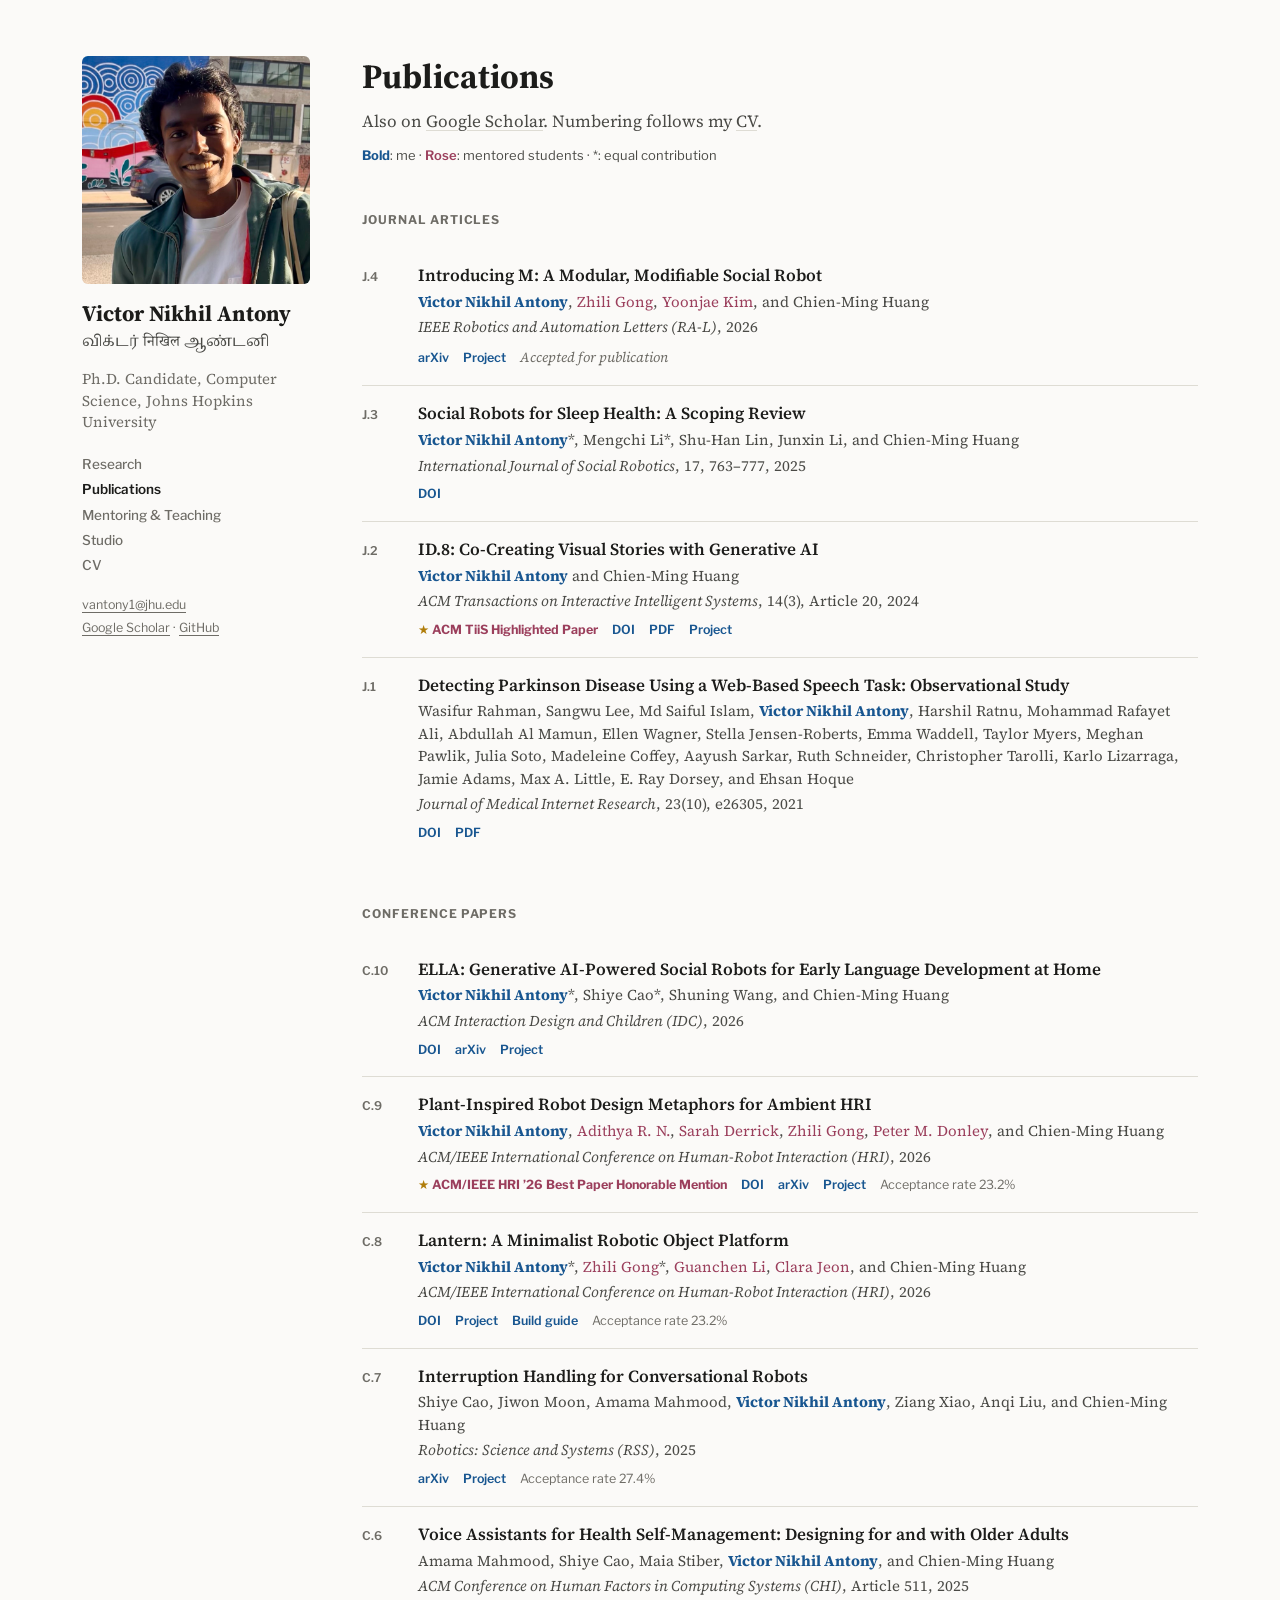
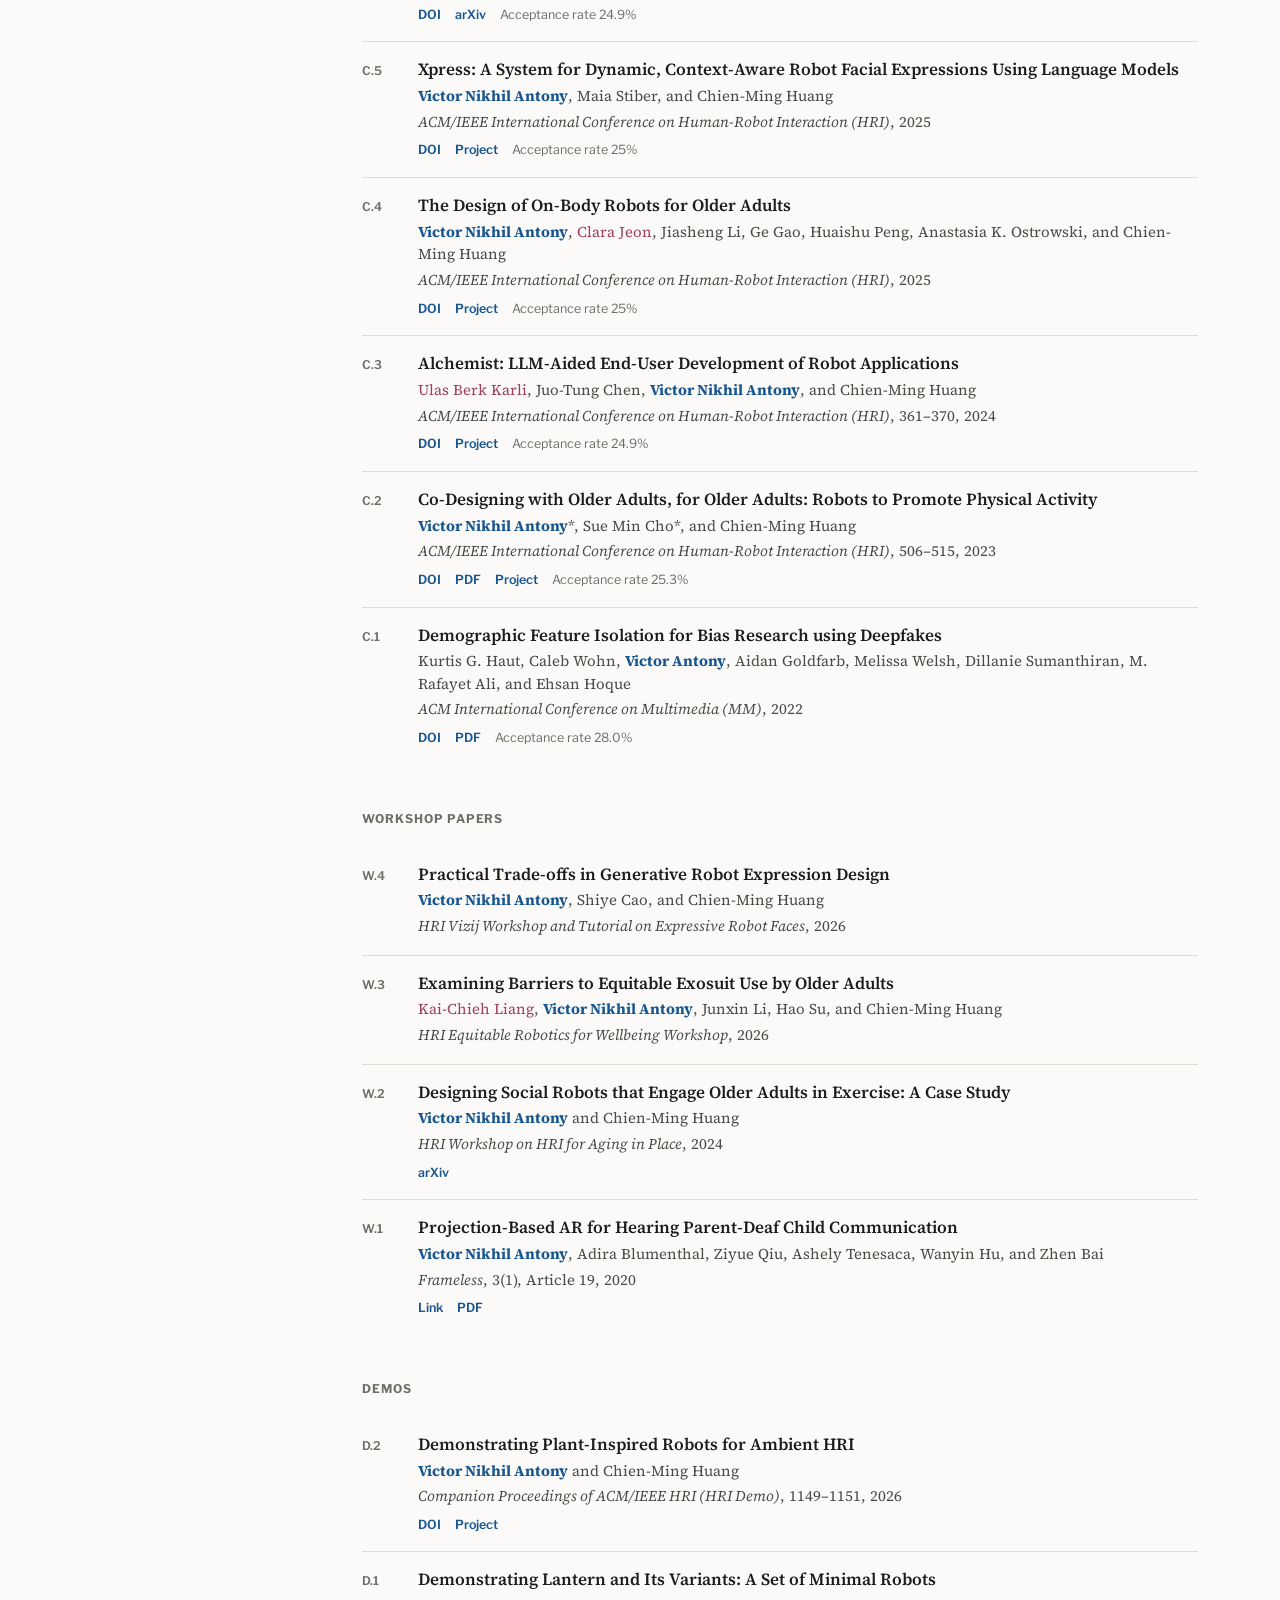
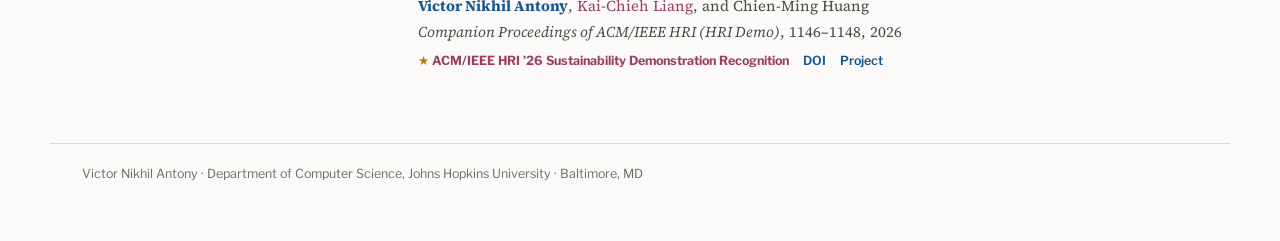
==== commit 9c78465c: "Remove under-review papers from publications Co-Authored-By: Claude Opus 5.5 <noreply@anthropic.com>" ====
--- a/publications.html
+++ b/publications.html
@@ -73,16 +73,6 @@
     <section class="pub-section">
       <h2 class="label">Conference papers</h2>
       <ol class="biblio">
-        <li><span class="bid">C.12</span><div>
-          <p class="btitle">Robots as Mindfulness Anchors: Learnings from Participatory Design and Home Deployments</p>
-          <p class="bauth"><b>Victor Nikhil Antony</b>, <span class="mentee">Kai-Chieh Liang</span>, <span class="mentee">Travolta Chiposi-Mudiwa</span>, <span class="mentee">Esther Caiying Yao</span>, and Chien-Ming Huang</p>
-          <p class="bmeta"><span class="status">Under review at ACM/IEEE HRI ’27</span></p>
-        </div></li>
-        <li><span class="bid">C.11</span><div>
-          <p class="btitle">Towards Child-Centered Error Management In-the-Wild: Children’s Reactions and Recovery Following Robot Errors</p>
-          <p class="bauth">Shiye Cao*, Shuning Wang*, <b>Victor Nikhil Antony</b>, Leyun Kim, and Chien-Ming Huang</p>
-          <p class="bmeta"><span class="status">Under review at ACM/IEEE HRI ’27</span></p>
-        </div></li>
         <li><span class="bid">C.10</span><div>
           <p class="btitle">ELLA: Generative AI-Powered Social Robots for Early Language Development at Home</p>
           <p class="bauth"><b>Victor Nikhil Antony</b>*, Shiye Cao*, Shuning Wang, and Chien-Ming Huang</p>
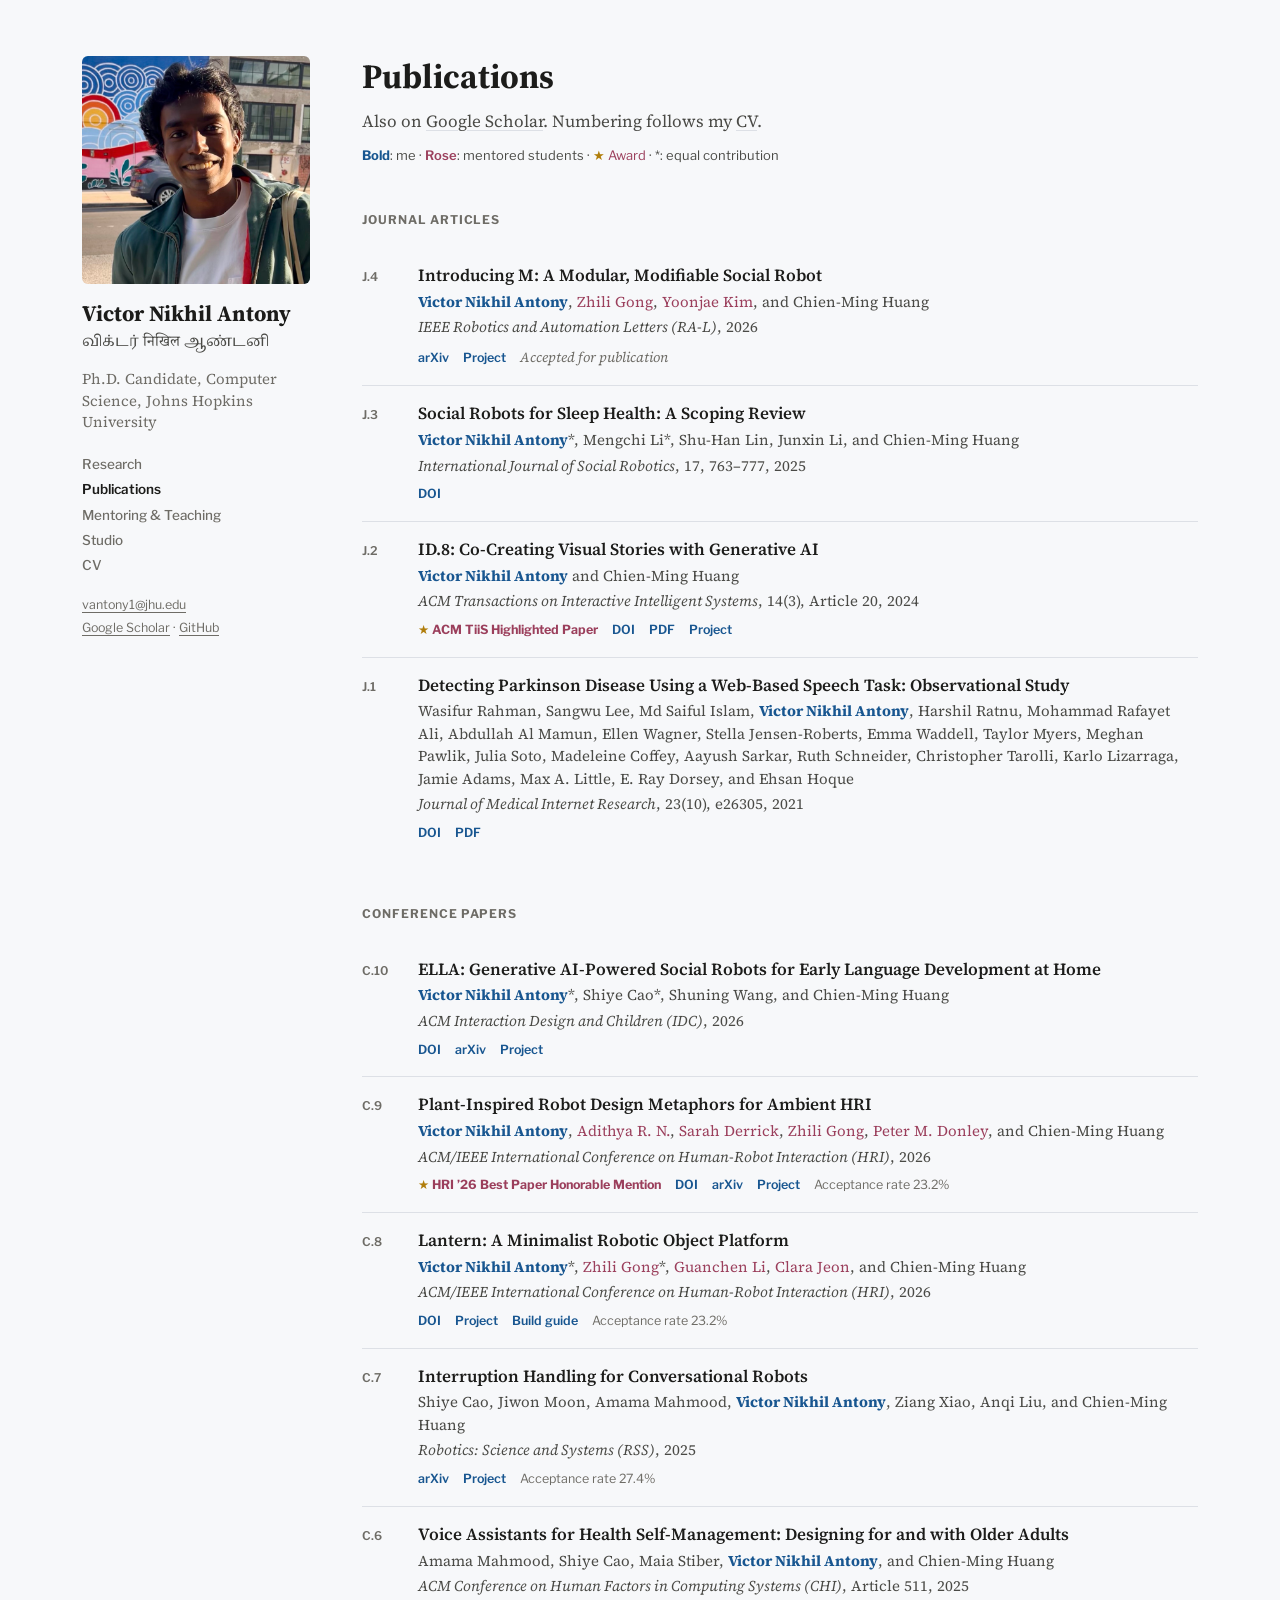
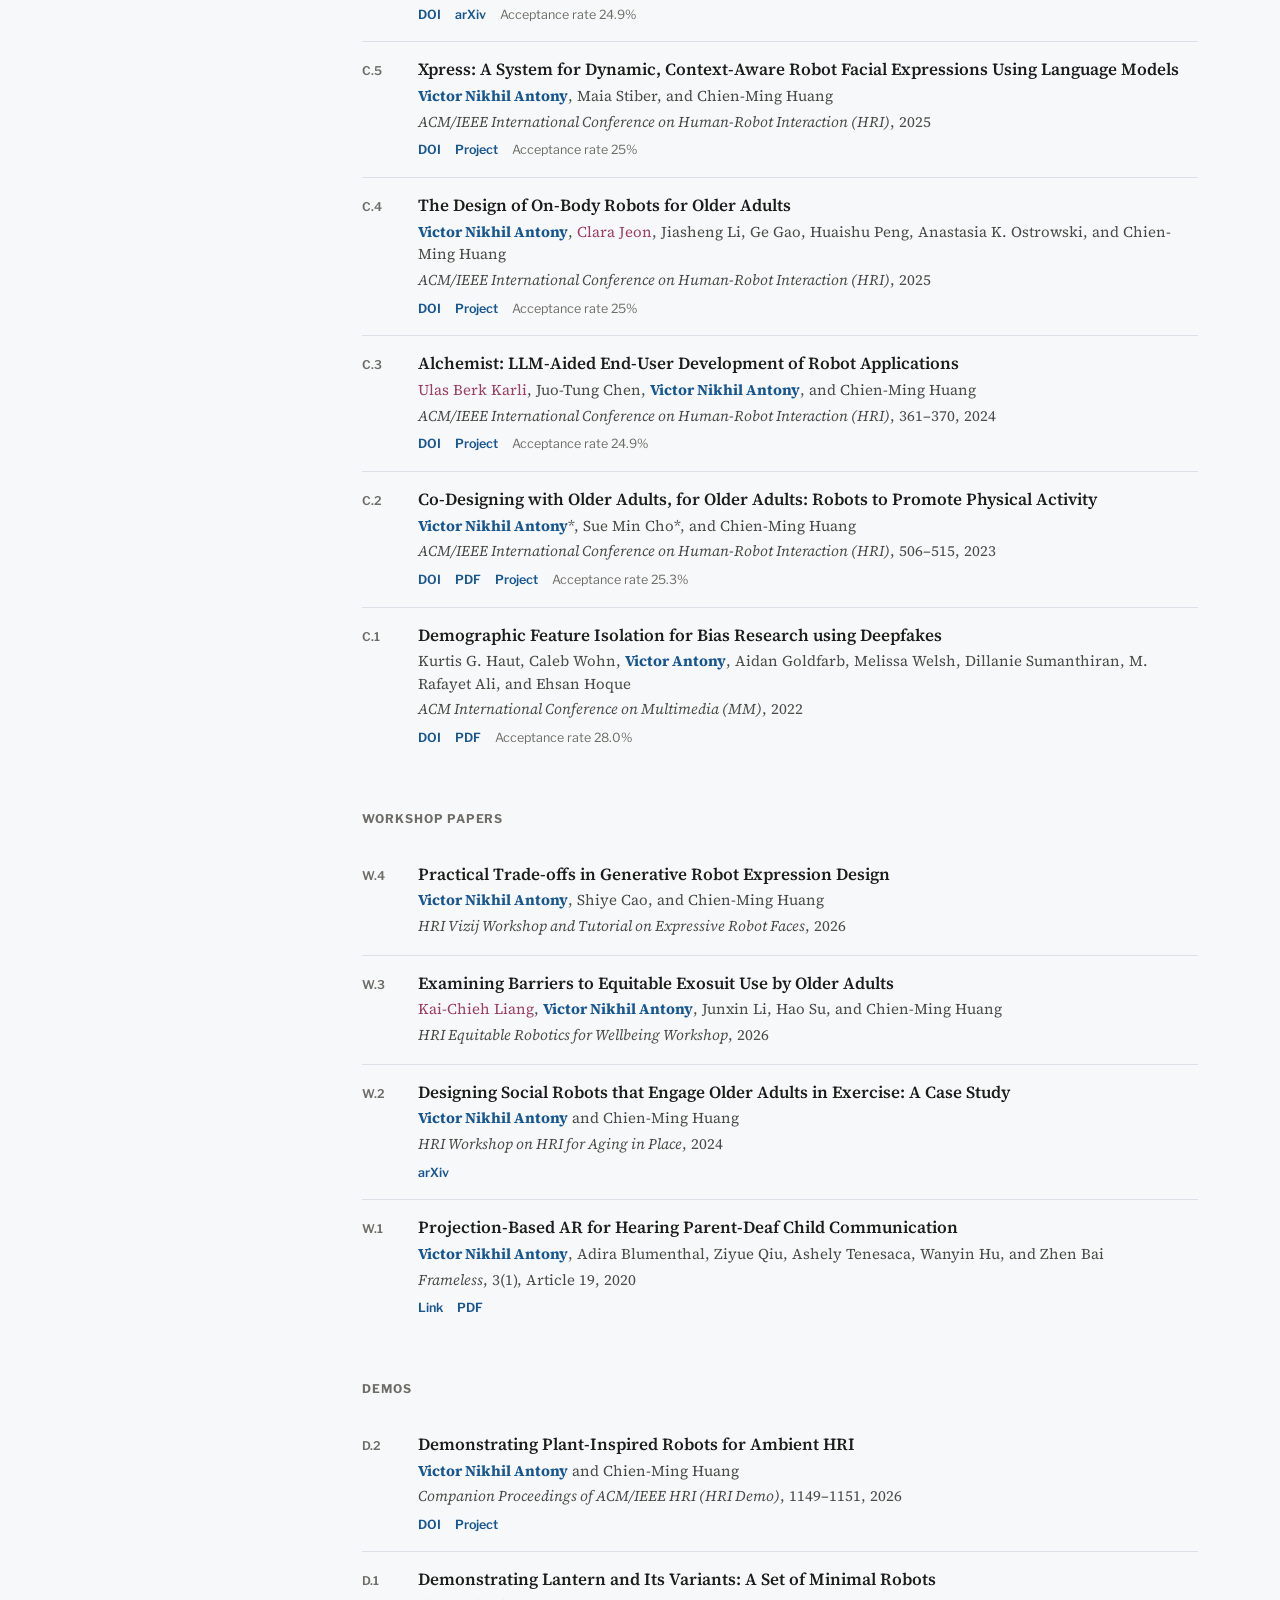
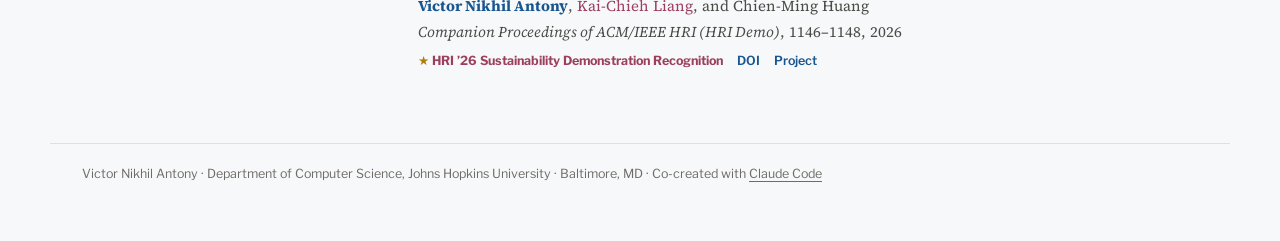
==== commit 8f253311: "Update intro, themes, awards, and background Rewrite the intro, retitle the research themes, shorten" ====
--- a/publications.html
+++ b/publications.html
@@ -25,7 +25,7 @@
       <a href="publications.html" aria-current="page">Publications</a>
       <a href="index.html#mentoring">Mentoring &amp; Teaching</a>
       <a href="studio.html">Studio</a>
-      <a href="assets/pdf/vantony_CV.pdf">CV</a>
+      <a href="assets/pdf/cv.pdf">CV</a>
     </nav>
     <p class="contact">
       <a href="mailto:vantony1@jhu.edu">vantony1@jhu.edu</a><br>
@@ -36,8 +36,8 @@
   <main class="main">
     <header class="page-head prose">
       <h1>Publications</h1>
-      <p>Also on <a href="https://scholar.google.com/citations?user=g-6V3woAAAAJ&amp;hl=en">Google Scholar</a>. Numbering follows my <a href="assets/pdf/vantony_CV.pdf">CV</a>.</p>
-      <p class="legend"><b>Bold</b>: me · <span class="mentee">Rose</span>: mentored students · *: equal contribution</p>
+      <p>Also on <a href="https://scholar.google.com/citations?user=g-6V3woAAAAJ&amp;hl=en">Google Scholar</a>. Numbering follows my <a href="assets/pdf/cv.pdf">CV</a>.</p>
+      <p class="legend"><b>Bold</b>: me · <span class="mentee">Rose</span>: mentored students · <span class="star" aria-hidden="true">★</span> <span class="award-name">Award</span> · *: equal contribution</p>
     </header>
 
     <section class="pub-section">
@@ -83,7 +83,7 @@
           <p class="btitle">Plant-Inspired Robot Design Metaphors for Ambient HRI</p>
           <p class="bauth"><b>Victor Nikhil Antony</b>, <span class="mentee">Adithya R. N.</span>, <span class="mentee">Sarah Derrick</span>, <span class="mentee">Zhili Gong</span>, <span class="mentee">Peter M. Donley</span>, and Chien-Ming Huang</p>
           <p class="bvenue"><em>ACM/IEEE International Conference on Human-Robot Interaction (HRI)</em>, 2026</p>
-          <p class="bmeta"><span class="award"><span class="star" aria-hidden="true">★</span> ACM/IEEE HRI ’26 Best Paper Honorable Mention</span><a href="https://doi.org/10.1145/3757279.3785645">DOI</a><a href="https://arxiv.org/abs/2601.22387">arXiv</a><a href="projects/plant.html">Project</a><span class="rate">Acceptance rate 23.2%</span></p>
+          <p class="bmeta"><span class="award"><span class="star" aria-hidden="true">★</span> HRI&nbsp;’26 Best Paper Honorable Mention</span><a href="https://doi.org/10.1145/3757279.3785645">DOI</a><a href="https://arxiv.org/abs/2601.22387">arXiv</a><a href="projects/plant.html">Project</a><span class="rate">Acceptance rate 23.2%</span></p>
         </div></li>
         <li><span class="bid">C.8</span><div>
           <p class="btitle">Lantern: A Minimalist Robotic Object Platform</p>
@@ -177,14 +177,14 @@
           <p class="btitle">Demonstrating Lantern and Its Variants: A Set of Minimal Robots</p>
           <p class="bauth"><b>Victor Nikhil Antony</b>, <span class="mentee">Kai-Chieh Liang</span>, and Chien-Ming Huang</p>
           <p class="bvenue"><em>Companion Proceedings of ACM/IEEE HRI (HRI Demo)</em>, 1146–1148, 2026</p>
-          <p class="bmeta"><span class="award"><span class="star" aria-hidden="true">★</span> ACM/IEEE HRI ’26 Sustainability Demonstration Recognition</span><a href="https://doi.org/10.1145/3776734.3794577">DOI</a><a href="projects/lantern.html">Project</a></p>
+          <p class="bmeta"><span class="award"><span class="star" aria-hidden="true">★</span> HRI&nbsp;’26 Sustainability Demonstration Recognition</span><a href="https://doi.org/10.1145/3776734.3794577">DOI</a><a href="projects/lantern.html">Project</a></p>
         </div></li>
       </ol>
     </section>
   </main>
 </div>
 
-<footer class="site page">Victor Nikhil Antony · Department of Computer Science, Johns Hopkins University · Baltimore, MD</footer>
+<footer class="site page">Victor Nikhil Antony · Department of Computer Science, Johns Hopkins University · Baltimore, MD · Co-created with <a href="https://claude.com/claude-code">Claude Code</a></footer>
 
 </body>
 </html>
--- a/assets/css/site.css
+++ b/assets/css/site.css
@@ -1,14 +1,14 @@
 /* Site styles for index, publications, and studio.
-   Type and layout follow cs.jhu.edu/~cmhuang: Source Serif 4 + Libre Franklin, warm paper, one accent. */
+   Type and layout follow cs.jhu.edu/~cmhuang: Source Serif 4 + Libre Franklin, cool off-white paper, one accent. */
 
 :root {
-  --paper: #FBFAF8;
-  --tile: #F2EFE9;
+  --paper: #F7F8FA;
+  --tile: #ECEEF2;
   --ink: #1C1C1A;
   --ink-2: #4A4A46;
   --muted: #6E6C66;
-  --hairline: #DEDCD4;
-  --line-strong: #CFCBC2;
+  --hairline: #DDE0E6;
+  --line-strong: #CBD0D8;
   --accent: #185690;
   --accent-soft: #E8EEF6;
   --rose: #9B3F5C;
@@ -79,7 +79,10 @@
 
 /* ── Home: intro ────────────────────────── */
 .intro p { margin: 0 0 16px; font-size: 17.5px; line-height: 1.55; }
-.intro p:first-child::first-letter { font-weight: 900; font-size: 54px; float: left; line-height: .75; padding: 6px 8px 0 0; }
+.intro p:first-child::first-letter { float: left; font-size: 52px; line-height: .8; padding: 5px 8px 0 0; font-weight: 600; color: var(--accent); }
+@supports (initial-letter: 2) or (-webkit-initial-letter: 2) {
+  .intro p:first-child::first-letter { float: none; padding: 0; font-size: inherit; line-height: inherit; -webkit-initial-letter: 2; initial-letter: 2; margin-right: 8px; }
+}
 
 /* ── Home: themes and badges ────────────── */
 .theme + .theme { margin-top: 26px; }
@@ -120,6 +123,7 @@
 .list { display: flex; flex-direction: column; gap: 9px; font-size: 14.5px; line-height: 1.35; }
 .list .d { color: var(--muted); font-size: 12.5px; }
 .note { margin: 14px 0 0; font-size: 14px; color: var(--ink-2); }
+.label + .note { margin: 0 0 18px; }
 
 /* ── Home: publications sidebar ─────────── */
 .pubs {
@@ -134,6 +138,7 @@
 }
 .pubs-head { display: flex; justify-content: space-between; align-items: baseline; gap: 12px; margin-bottom: 18px; flex-shrink: 0; }
 .pubs-head h2 { margin: 0; }
+.pubs > .legend { margin: -8px 0 16px; flex-shrink: 0; }
 .more { font-family: var(--sans); font-size: 13px; font-weight: 600; text-decoration: underline; text-underline-offset: 3px; }
 .pub-list { display: flex; flex-direction: column; gap: 14px; overflow-y: auto; min-height: 0; padding-right: 4px; }
 .pub { font-size: 16px; line-height: 1.35; padding-bottom: 14px; border-bottom: 1px solid var(--hairline); }
@@ -215,6 +220,8 @@
 /* ── Footer ─────────────────────────────── */
 footer.site { max-width: 1320px; margin: 56px auto 0; padding: 20px 32px 56px; border-top: 1px solid var(--hairline); font-family: var(--sans); font-size: 12.5px; color: var(--muted); }
 footer.site.page { max-width: 1180px; }
+footer.site a { text-decoration: underline; text-underline-offset: 3px; }
+footer.site a:hover { color: var(--ink); }
 
 /* ── Responsive ─────────────────────────── */
 @media (max-width: 1100px) {
